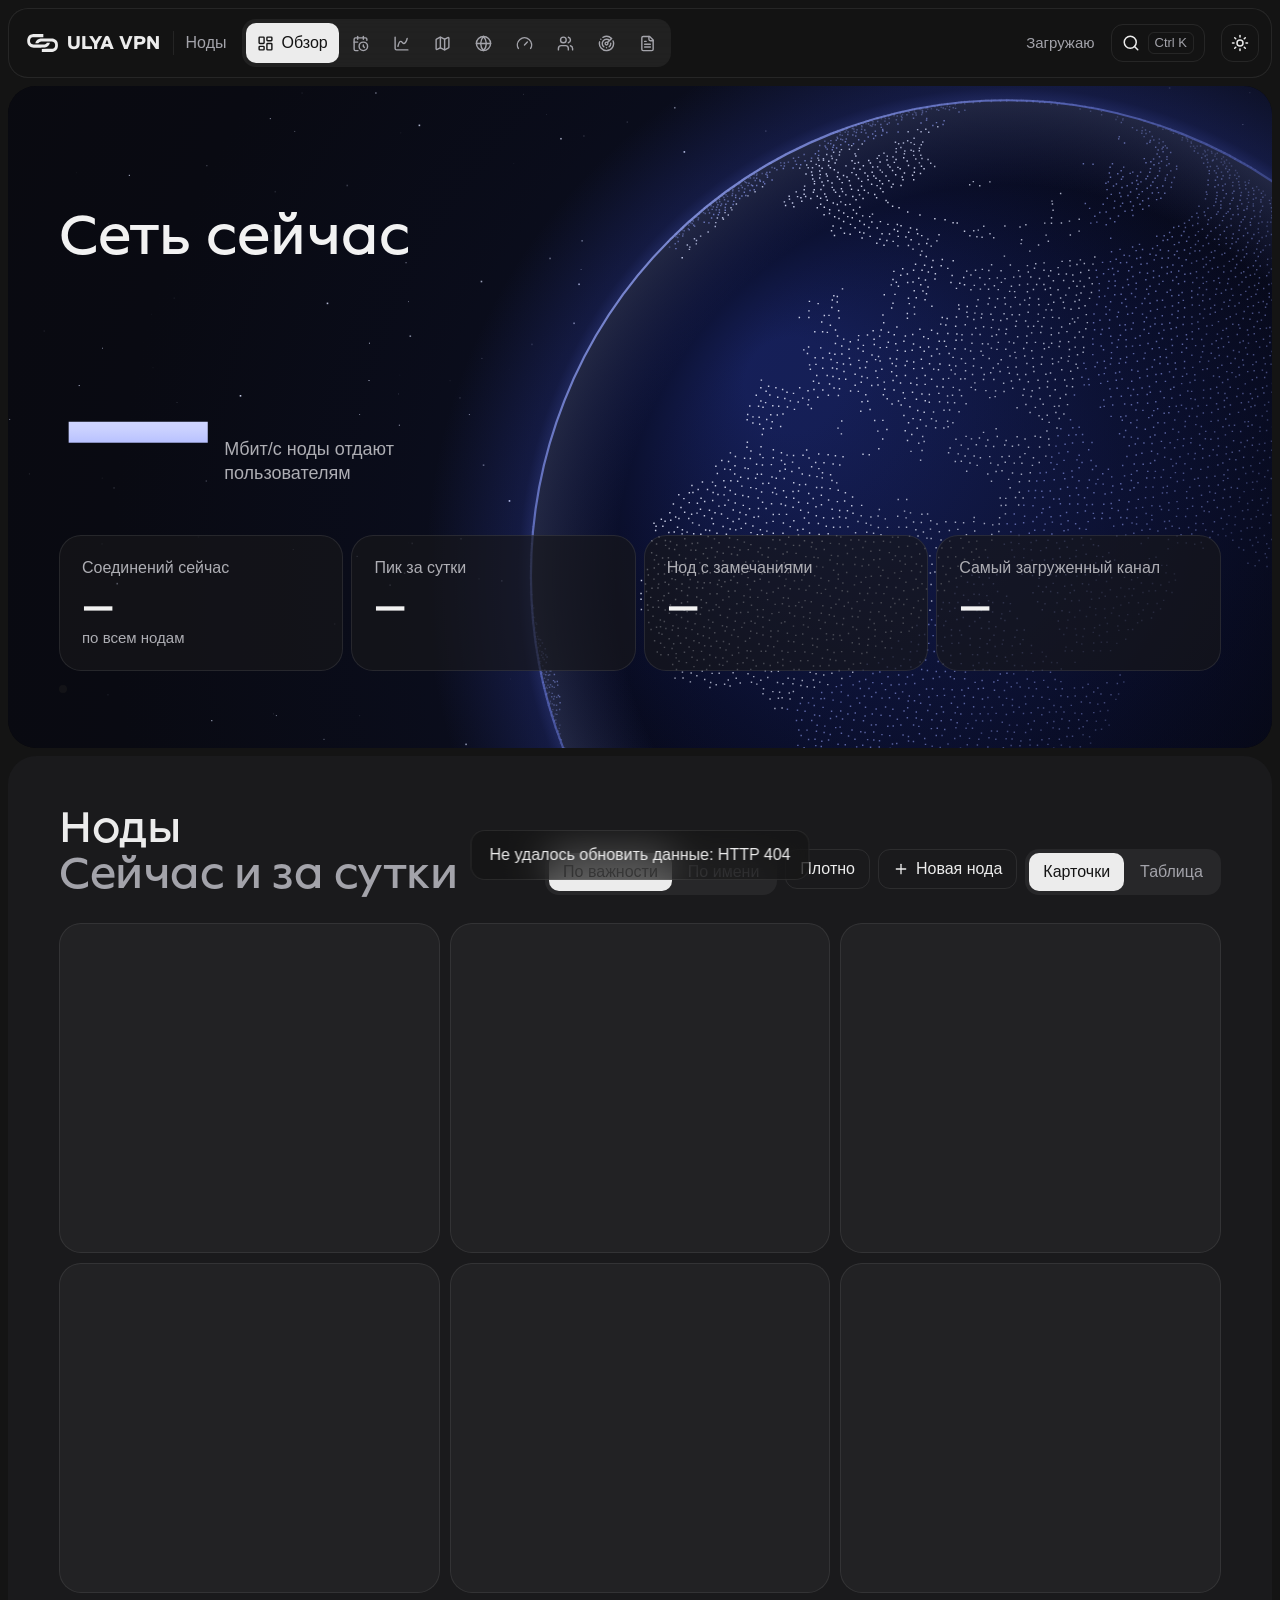
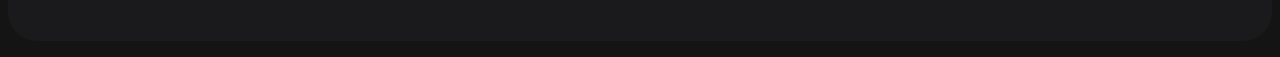
==== stats/dashboard/index.html @ 6d24d5c5 "Пользователи: фирменный полутон в шапке, читаемее, справка по каждому показателю Паттерн рисуется на" ====
<!doctype html>
<html lang="ru" data-theme="dark">
<head>
<meta charset="utf-8">
<meta name="viewport" content="width=device-width, initial-scale=1">
<!-- ни одного внешнего запроса: адрес панели и IP админа не уходят сторонним сервисам -->
<meta name="referrer" content="no-referrer">
<meta http-equiv="Content-Security-Policy" content="default-src 'self'; script-src 'self'; style-src 'self' 'unsafe-inline'; img-src 'self' data:; font-src 'self'; connect-src 'self'; base-uri 'none'; form-action 'none'">
<title>Ноды Ulya</title>
<link rel="icon" href="data:image/svg+xml,%3Csvg xmlns='http://www.w3.org/2000/svg' viewBox='-160 -260 893 893'%3E%3Crect x='-160' y='-260' width='893' height='893' rx='180' fill='%23141414'/%3E%3Cpath fill='%23E2E2E2' d='M454.5 331.1C486.4 327.2 508.8 317.8 526.9 300.6C550.3 278.2 561 248.8 561 206.5C561 165.8 551.7 138.4 530.2 115.8C513.5 98.3 490.9 87.3 461.3 82.3C451.4 80.6 442.4 80.5 350 80.5C257.6 80.5 248.6 80.6 238.7 82.3C218.2 85.8 201 92.1 187.6 101.1C165.5 116.1 151.9 135.7 144.1 164.1L142.1 171L198.6 171L201 166.8C207.2 155.7 222 145.7 239.5 140.7L247.5 138.5L452.5 138.5L462.1 141.1C475.9 145 483.3 149 491.5 157.4C499.2 165.1 503.5 172.8 506.7 184C509.2 193.1 509.2 218.7 506.7 228C500.7 250.2 485.7 264.2 460.5 271.2C452.5 273.5 452.2 273.5 357.8 273.8L263 274.1L263 332.5L353.8 332.4C417.6 332.3 447.5 331.9 454.5 331.1ZM319.5 249.2C367.5 240 399 212.7 410.4 170.2L412.9 161L356.5 161L354.4 164.8C348.4 175.1 338.1 183.3 324.8 188.1C308.7 194 306.5 194.1 199.1 193.8L101.5 193.5L91.9 190.8C78.1 187 70.7 183 62.5 174.6C54.8 166.9 50.3 159 47.3 147.9C44.8 138.9 44.8 113.2 47.3 104C53.3 81.8 68.3 67.8 93.5 60.8C101.5 58.5 101.7 58.5 196.2 58.2L291 57.9L291 0L102.1 0L88.8 2.5C73.6 5.3 62.6 8.7 52.5 13.8C27.9 26.1 10.6 45.6 1 71.9C-9.7 101.1 -10.2 144.8 -0.3 175.5C12.2 214.2 43.4 240.5 86.3 248.5C102.3 251.5 114.2 251.8 211 251.6C305.4 251.3 308.8 251.3 319.5 249.2Z'/%3E%3C/svg%3E">
<link rel="stylesheet" href="assets/app.css">
</head>
<body data-view="overview">
<!-- иконки: Lucide 0.460.0 (ISC, lucide.dev) -->
<svg width="0" height="0" style="position:absolute" aria-hidden="true"><symbol id="i-circle-check" viewBox="0 0 24 24"><svg class="lucide lucide-circle-check" xmlns="http://www.w3.org/2000/svg" width="24" height="24" viewBox="0 0 24 24" fill="none" stroke="currentColor" stroke-width="2" stroke-linecap="round" stroke-linejoin="round" > <circle cx="12" cy="12" r="10"/> <path d="m9 12 2 2 4-4"/></symbol><symbol id="i-triangle-alert" viewBox="0 0 24 24"><svg class="lucide lucide-triangle-alert" xmlns="http://www.w3.org/2000/svg" width="24" height="24" viewBox="0 0 24 24" fill="none" stroke="currentColor" stroke-width="2" stroke-linecap="round" stroke-linejoin="round" > <path d="m21.73 18-8-14a2 2 0 0 0-3.48 0l-8 14A2 2 0 0 0 4 21h16a2 2 0 0 0 1.73-3"/> <path d="M12 9v4"/> <path d="M12 17h.01"/></symbol><symbol id="i-circle-x" viewBox="0 0 24 24"><svg class="lucide lucide-circle-x" xmlns="http://www.w3.org/2000/svg" width="24" height="24" viewBox="0 0 24 24" fill="none" stroke="currentColor" stroke-width="2" stroke-linecap="round" stroke-linejoin="round" > <circle cx="12" cy="12" r="10"/> <path d="m15 9-6 6"/> <path d="m9 9 6 6"/></symbol><symbol id="i-clock-alert" viewBox="0 0 24 24"><svg class="lucide lucide-clock-alert" xmlns="http://www.w3.org/2000/svg" width="24" height="24" viewBox="0 0 24 24" fill="none" stroke="currentColor" stroke-width="2" stroke-linecap="round" stroke-linejoin="round" > <path d="M12 6v6l4 2"/> <path d="M16 21.16a10 10 0 1 1 5-13.516"/> <path d="M20 11.5v6"/> <path d="M20 21.5h.01"/></symbol><symbol id="i-circle-slash" viewBox="0 0 24 24"><svg class="lucide lucide-circle-slash" xmlns="http://www.w3.org/2000/svg" width="24" height="24" viewBox="0 0 24 24" fill="none" stroke="currentColor" stroke-width="2" stroke-linecap="round" stroke-linejoin="round" > <circle cx="12" cy="12" r="10"/> <line x1="9" x2="15" y1="15" y2="9"/></symbol><symbol id="i-unplug" viewBox="0 0 24 24"><svg class="lucide lucide-unplug" xmlns="http://www.w3.org/2000/svg" width="24" height="24" viewBox="0 0 24 24" fill="none" stroke="currentColor" stroke-width="2" stroke-linecap="round" stroke-linejoin="round" > <path d="m19 5 3-3"/> <path d="m2 22 3-3"/> <path d="M6.3 20.3a2.4 2.4 0 0 0 3.4 0L12 18l-6-6-2.3 2.3a2.4 2.4 0 0 0 0 3.4Z"/> <path d="M7.5 13.5 10 11"/> <path d="M10.5 16.5 13 14"/> <path d="m12 6 6 6 2.3-2.3a2.4 2.4 0 0 0 0-3.4l-2.6-2.6a2.4 2.4 0 0 0-3.4 0Z"/></symbol><symbol id="i-ban" viewBox="0 0 24 24"><svg class="lucide lucide-ban" xmlns="http://www.w3.org/2000/svg" width="24" height="24" viewBox="0 0 24 24" fill="none" stroke="currentColor" stroke-width="2" stroke-linecap="round" stroke-linejoin="round" > <circle cx="12" cy="12" r="10"/> <path d="m4.9 4.9 14.2 14.2"/></symbol><symbol id="i-shield-alert" viewBox="0 0 24 24"><svg class="lucide lucide-shield-alert" xmlns="http://www.w3.org/2000/svg" width="24" height="24" viewBox="0 0 24 24" fill="none" stroke="currentColor" stroke-width="2" stroke-linecap="round" stroke-linejoin="round" > <path d="M20 13c0 5-3.5 7.5-7.66 8.95a1 1 0 0 1-.67-.01C7.5 20.5 4 18 4 13V6a1 1 0 0 1 1-1c2 0 4.5-1.2 6.24-2.72a1.17 1.17 0 0 1 1.52 0C14.51 3.81 17 5 19 5a1 1 0 0 1 1 1z"/> <path d="M12 8v4"/> <path d="M12 16h.01"/></symbol><symbol id="i-layout-dashboard" viewBox="0 0 24 24"><svg class="lucide lucide-layout-dashboard" xmlns="http://www.w3.org/2000/svg" width="24" height="24" viewBox="0 0 24 24" fill="none" stroke="currentColor" stroke-width="2" stroke-linecap="round" stroke-linejoin="round" > <rect width="7" height="9" x="3" y="3" rx="1"/> <rect width="7" height="5" x="14" y="3" rx="1"/> <rect width="7" height="9" x="14" y="12" rx="1"/> <rect width="7" height="5" x="3" y="16" rx="1"/></symbol><symbol id="i-calendar-clock" viewBox="0 0 24 24"><svg class="lucide lucide-calendar-clock" xmlns="http://www.w3.org/2000/svg" width="24" height="24" viewBox="0 0 24 24" fill="none" stroke="currentColor" stroke-width="2" stroke-linecap="round" stroke-linejoin="round" > <path d="M21 7.5V6a2 2 0 0 0-2-2H5a2 2 0 0 0-2 2v14a2 2 0 0 0 2 2h3.5"/> <path d="M16 2v4"/> <path d="M8 2v4"/> <path d="M3 10h5"/> <path d="M17.5 17.5 16 16.3V14"/> <circle cx="16" cy="16" r="6"/></symbol><symbol id="i-chart-spline" viewBox="0 0 24 24"><svg class="lucide lucide-chart-spline" xmlns="http://www.w3.org/2000/svg" width="24" height="24" viewBox="0 0 24 24" fill="none" stroke="currentColor" stroke-width="2" stroke-linecap="round" stroke-linejoin="round" > <path d="M3 3v16a2 2 0 0 0 2 2h16"/> <path d="M7 16c.5-2 1.5-7 4-7 2 0 2 3 4 3 2.5 0 4.5-5 5-7"/></symbol><symbol id="i-map" viewBox="0 0 24 24"><svg class="lucide lucide-map" xmlns="http://www.w3.org/2000/svg" width="24" height="24" viewBox="0 0 24 24" fill="none" stroke="currentColor" stroke-width="2" stroke-linecap="round" stroke-linejoin="round" > <path d="M14.106 5.553a2 2 0 0 0 1.788 0l3.659-1.83A1 1 0 0 1 21 4.619v12.764a1 1 0 0 1-.553.894l-4.553 2.277a2 2 0 0 1-1.788 0l-4.212-2.106a2 2 0 0 0-1.788 0l-3.659 1.83A1 1 0 0 1 3 19.381V6.618a1 1 0 0 1 .553-.894l4.553-2.277a2 2 0 0 1 1.788 0z"/> <path d="M15 5.764v15"/> <path d="M9 3.236v15"/></symbol><symbol id="i-gauge" viewBox="0 0 24 24"><svg class="lucide lucide-gauge" xmlns="http://www.w3.org/2000/svg" width="24" height="24" viewBox="0 0 24 24" fill="none" stroke="currentColor" stroke-width="2" stroke-linecap="round" stroke-linejoin="round" > <path d="m12 14 4-4"/> <path d="M3.34 19a10 10 0 1 1 17.32 0"/></symbol><symbol id="i-file-text" viewBox="0 0 24 24"><svg class="lucide lucide-file-text" xmlns="http://www.w3.org/2000/svg" width="24" height="24" viewBox="0 0 24 24" fill="none" stroke="currentColor" stroke-width="2" stroke-linecap="round" stroke-linejoin="round" > <path d="M15 2H6a2 2 0 0 0-2 2v16a2 2 0 0 0 2 2h12a2 2 0 0 0 2-2V7Z"/> <path d="M14 2v4a2 2 0 0 0 2 2h4"/> <path d="M10 9H8"/> <path d="M16 13H8"/> <path d="M16 17H8"/></symbol><symbol id="i-search" viewBox="0 0 24 24"><svg class="lucide lucide-search" xmlns="http://www.w3.org/2000/svg" width="24" height="24" viewBox="0 0 24 24" fill="none" stroke="currentColor" stroke-width="2" stroke-linecap="round" stroke-linejoin="round" > <circle cx="11" cy="11" r="8"/> <path d="m21 21-4.3-4.3"/></symbol><symbol id="i-x" viewBox="0 0 24 24"><svg class="lucide lucide-x" xmlns="http://www.w3.org/2000/svg" width="24" height="24" viewBox="0 0 24 24" fill="none" stroke="currentColor" stroke-width="2" stroke-linecap="round" stroke-linejoin="round" > <path d="M18 6 6 18"/> <path d="m6 6 12 12"/></symbol><symbol id="i-sun" viewBox="0 0 24 24"><svg class="lucide lucide-sun" xmlns="http://www.w3.org/2000/svg" width="24" height="24" viewBox="0 0 24 24" fill="none" stroke="currentColor" stroke-width="2" stroke-linecap="round" stroke-linejoin="round" > <circle cx="12" cy="12" r="4"/> <path d="M12 2v2"/> <path d="M12 20v2"/> <path d="m4.93 4.93 1.41 1.41"/> <path d="m17.66 17.66 1.41 1.41"/> <path d="M2 12h2"/> <path d="M20 12h2"/> <path d="m6.34 17.66-1.41 1.41"/> <path d="m19.07 4.93-1.41 1.41"/></symbol><symbol id="i-moon" viewBox="0 0 24 24"><svg class="lucide lucide-moon" xmlns="http://www.w3.org/2000/svg" width="24" height="24" viewBox="0 0 24 24" fill="none" stroke="currentColor" stroke-width="2" stroke-linecap="round" stroke-linejoin="round" > <path d="M12 3a6 6 0 0 0 9 9 9 9 0 1 1-9-9Z"/></symbol><symbol id="i-log-out" viewBox="0 0 24 24"><svg class="lucide lucide-log-out" xmlns="http://www.w3.org/2000/svg" width="24" height="24" viewBox="0 0 24 24" fill="none" stroke="currentColor" stroke-width="2" stroke-linecap="round" stroke-linejoin="round" > <path d="M9 21H5a2 2 0 0 1-2-2V5a2 2 0 0 1 2-2h4"/> <polyline points="16 17 21 12 16 7"/> <line x1="21" x2="9" y1="12" y2="12"/></symbol><symbol id="i-sticky-note" viewBox="0 0 24 24"><svg class="lucide lucide-sticky-note" xmlns="http://www.w3.org/2000/svg" width="24" height="24" viewBox="0 0 24 24" fill="none" stroke="currentColor" stroke-width="2" stroke-linecap="round" stroke-linejoin="round" > <path d="M16 3H5a2 2 0 0 0-2 2v14a2 2 0 0 0 2 2h14a2 2 0 0 0 2-2V8Z"/> <path d="M15 3v4a2 2 0 0 0 2 2h4"/></symbol><symbol id="i-download" viewBox="0 0 24 24"><svg class="lucide lucide-download" xmlns="http://www.w3.org/2000/svg" width="24" height="24" viewBox="0 0 24 24" fill="none" stroke="currentColor" stroke-width="2" stroke-linecap="round" stroke-linejoin="round" > <path d="M21 15v4a2 2 0 0 1-2 2H5a2 2 0 0 1-2-2v-4"/> <polyline points="7 10 12 15 17 10"/> <line x1="12" x2="12" y1="15" y2="3"/></symbol><symbol id="i-printer" viewBox="0 0 24 24"><svg class="lucide lucide-printer" xmlns="http://www.w3.org/2000/svg" width="24" height="24" viewBox="0 0 24 24" fill="none" stroke="currentColor" stroke-width="2" stroke-linecap="round" stroke-linejoin="round" > <path d="M6 18H4a2 2 0 0 1-2-2v-5a2 2 0 0 1 2-2h16a2 2 0 0 1 2 2v5a2 2 0 0 1-2 2h-2"/> <path d="M6 9V3a1 1 0 0 1 1-1h10a1 1 0 0 1 1 1v6"/> <rect x="6" y="14" width="12" height="8" rx="1"/></symbol><symbol id="i-trending-up" viewBox="0 0 24 24"><svg class="lucide lucide-trending-up" xmlns="http://www.w3.org/2000/svg" width="24" height="24" viewBox="0 0 24 24" fill="none" stroke="currentColor" stroke-width="2" stroke-linecap="round" stroke-linejoin="round" > <polyline points="22 7 13.5 15.5 8.5 10.5 2 17"/> <polyline points="16 7 22 7 22 13"/></symbol><symbol id="i-trending-down" viewBox="0 0 24 24"><svg class="lucide lucide-trending-down" xmlns="http://www.w3.org/2000/svg" width="24" height="24" viewBox="0 0 24 24" fill="none" stroke="currentColor" stroke-width="2" stroke-linecap="round" stroke-linejoin="round" > <polyline points="22 17 13.5 8.5 8.5 13.5 2 7"/> <polyline points="16 17 22 17 22 11"/></symbol><symbol id="i-arrow-right-left" viewBox="0 0 24 24"><svg class="lucide lucide-arrow-right-left" xmlns="http://www.w3.org/2000/svg" width="24" height="24" viewBox="0 0 24 24" fill="none" stroke="currentColor" stroke-width="2" stroke-linecap="round" stroke-linejoin="round" > <path d="m16 3 4 4-4 4"/> <path d="M20 7H4"/> <path d="m8 21-4-4 4-4"/> <path d="M4 17h16"/></symbol><symbol id="i-users" viewBox="0 0 24 24"><path d="M16 21v-2a4 4 0 0 0-4-4H6a4 4 0 0 0-4 4v2" fill="none" stroke="currentColor" stroke-width="2" stroke-linecap="round" stroke-linejoin="round"/><circle cx="9" cy="7" r="4" fill="none" stroke="currentColor" stroke-width="2"/><path d="M22 21v-2a4 4 0 0 0-3-3.87M16 3.13a4 4 0 0 1 0 7.75" fill="none" stroke="currentColor" stroke-width="2" stroke-linecap="round" stroke-linejoin="round"/></symbol><symbol id="i-coins" viewBox="0 0 24 24"><svg class="lucide lucide-coins" xmlns="http://www.w3.org/2000/svg" width="24" height="24" viewBox="0 0 24 24" fill="none" stroke="currentColor" stroke-width="2" stroke-linecap="round" stroke-linejoin="round" > <circle cx="8" cy="8" r="6"/> <path d="M18.09 10.37A6 6 0 1 1 10.34 18"/> <path d="M7 6h1v4"/> <path d="m16.71 13.88.7.71-2.82 2.82"/></symbol><symbol id="i-server" viewBox="0 0 24 24"><svg class="lucide lucide-server" xmlns="http://www.w3.org/2000/svg" width="24" height="24" viewBox="0 0 24 24" fill="none" stroke="currentColor" stroke-width="2" stroke-linecap="round" stroke-linejoin="round" > <rect width="20" height="8" x="2" y="2" rx="2" ry="2"/> <rect width="20" height="8" x="2" y="14" rx="2" ry="2"/> <line x1="6" x2="6.01" y1="6" y2="6"/> <line x1="6" x2="6.01" y1="18" y2="18"/></symbol><symbol id="i-lock" viewBox="0 0 24 24"><svg class="lucide lucide-lock" xmlns="http://www.w3.org/2000/svg" width="24" height="24" viewBox="0 0 24 24" fill="none" stroke="currentColor" stroke-width="2" stroke-linecap="round" stroke-linejoin="round" > <rect width="18" height="11" x="3" y="11" rx="2" ry="2"/> <path d="M7 11V7a5 5 0 0 1 10 0v4"/></symbol><symbol id="i-history" viewBox="0 0 24 24"><svg class="lucide lucide-history" xmlns="http://www.w3.org/2000/svg" width="24" height="24" viewBox="0 0 24 24" fill="none" stroke="currentColor" stroke-width="2" stroke-linecap="round" stroke-linejoin="round" > <path d="M3 12a9 9 0 1 0 9-9 9.75 9.75 0 0 0-6.74 2.74L3 8"/> <path d="M3 3v5h5"/> <path d="M12 7v5l4 2"/></symbol><symbol id="i-plus" viewBox="0 0 24 24"><svg class="lucide lucide-plus" xmlns="http://www.w3.org/2000/svg" width="24" height="24" viewBox="0 0 24 24" fill="none" stroke="currentColor" stroke-width="2" stroke-linecap="round" stroke-linejoin="round" > <path d="M5 12h14"/> <path d="M12 5v14"/></symbol><symbol id="i-trash-2" viewBox="0 0 24 24"><svg class="lucide lucide-trash-2" xmlns="http://www.w3.org/2000/svg" width="24" height="24" viewBox="0 0 24 24" fill="none" stroke="currentColor" stroke-width="2" stroke-linecap="round" stroke-linejoin="round" > <path d="M3 6h18"/> <path d="M19 6v14c0 1-1 2-2 2H7c-1 0-2-1-2-2V6"/> <path d="M8 6V4c0-1 1-2 2-2h4c1 0 2 1 2 2v2"/> <line x1="10" x2="10" y1="11" y2="17"/> <line x1="14" x2="14" y1="11" y2="17"/></symbol><symbol id="i-chevron-right" viewBox="0 0 24 24"><svg class="lucide lucide-chevron-right" xmlns="http://www.w3.org/2000/svg" width="24" height="24" viewBox="0 0 24 24" fill="none" stroke="currentColor" stroke-width="2" stroke-linecap="round" stroke-linejoin="round" > <path d="m9 18 6-6-6-6"/></symbol><symbol id="i-chevron-left" viewBox="0 0 24 24"><svg class="lucide lucide-chevron-left" xmlns="http://www.w3.org/2000/svg" width="24" height="24" viewBox="0 0 24 24" fill="none" stroke="currentColor" stroke-width="2" stroke-linecap="round" stroke-linejoin="round" > <path d="m15 18-6-6 6-6"/></symbol><symbol id="i-activity" viewBox="0 0 24 24"><svg class="lucide lucide-activity" xmlns="http://www.w3.org/2000/svg" width="24" height="24" viewBox="0 0 24 24" fill="none" stroke="currentColor" stroke-width="2" stroke-linecap="round" stroke-linejoin="round" > <path d="M22 12h-2.48a2 2 0 0 0-1.93 1.46l-2.35 8.36a.25.25 0 0 1-.48 0L9.24 2.18a.25.25 0 0 0-.48 0l-2.35 8.36A2 2 0 0 1 4.49 12H2"/></symbol><symbol id="i-info" viewBox="0 0 24 24"><svg class="lucide lucide-info" xmlns="http://www.w3.org/2000/svg" width="24" height="24" viewBox="0 0 24 24" fill="none" stroke="currentColor" stroke-width="2" stroke-linecap="round" stroke-linejoin="round" > <circle cx="12" cy="12" r="10"/> <path d="M12 16v-4"/> <path d="M12 8h.01"/></symbol><symbol id="i-circle-dashed" viewBox="0 0 24 24"><svg class="lucide lucide-circle-dashed" xmlns="http://www.w3.org/2000/svg" width="24" height="24" viewBox="0 0 24 24" fill="none" stroke="currentColor" stroke-width="2" stroke-linecap="round" stroke-linejoin="round" > <path d="M10.1 2.182a10 10 0 0 1 3.8 0"/> <path d="M13.9 21.818a10 10 0 0 1-3.8 0"/> <path d="M17.609 3.721a10 10 0 0 1 2.69 2.7"/> <path d="M2.182 13.9a10 10 0 0 1 0-3.8"/> <path d="M20.279 17.609a10 10 0 0 1-2.7 2.69"/> <path d="M21.818 10.1a10 10 0 0 1 0 3.8"/> <path d="M3.721 6.391a10 10 0 0 1 2.7-2.69"/> <path d="M6.391 20.279a10 10 0 0 1-2.69-2.7"/></symbol><symbol id="i-route" viewBox="0 0 24 24"><svg class="lucide lucide-route" xmlns="http://www.w3.org/2000/svg" width="24" height="24" viewBox="0 0 24 24" fill="none" stroke="currentColor" stroke-width="2" stroke-linecap="round" stroke-linejoin="round" > <circle cx="6" cy="19" r="3"/> <path d="M9 19h8.5a3.5 3.5 0 0 0 0-7h-11a3.5 3.5 0 0 1 0-7H15"/> <circle cx="18" cy="5" r="3"/></symbol><symbol id="i-globe" viewBox="0 0 24 24"><svg class="lucide lucide-globe" xmlns="http://www.w3.org/2000/svg" width="24" height="24" viewBox="0 0 24 24" fill="none" stroke="currentColor" stroke-width="2" stroke-linecap="round" stroke-linejoin="round" > <circle cx="12" cy="12" r="10"/> <path d="M12 2a14.5 14.5 0 0 0 0 20 14.5 14.5 0 0 0 0-20"/> <path d="M2 12h20"/></symbol><symbol id="i-shield-check" viewBox="0 0 24 24"><svg class="lucide lucide-shield-check" xmlns="http://www.w3.org/2000/svg" width="24" height="24" viewBox="0 0 24 24" fill="none" stroke="currentColor" stroke-width="2" stroke-linecap="round" stroke-linejoin="round" > <path d="M20 13c0 5-3.5 7.5-7.66 8.95a1 1 0 0 1-.67-.01C7.5 20.5 4 18 4 13V6a1 1 0 0 1 1-1c2 0 4.5-1.2 6.24-2.72a1.17 1.17 0 0 1 1.52 0C14.51 3.81 17 5 19 5a1 1 0 0 1 1 1z"/> <path d="m9 12 2 2 4-4"/></symbol><symbol id="i-smartphone" viewBox="0 0 24 24" fill="none" stroke="currentColor" stroke-width="2" stroke-linecap="round" stroke-linejoin="round"><rect width="14" height="20" x="5" y="2" rx="2" ry="2"/><path d="M12 18h.01"/></symbol><symbol id="i-layers" viewBox="0 0 24 24" fill="none" stroke="currentColor" stroke-width="2" stroke-linecap="round" stroke-linejoin="round"><path d="M12.83 2.18a2 2 0 0 0-1.66 0L2.6 6.08a1 1 0 0 0 0 1.83l8.58 3.91a2 2 0 0 0 1.66 0l8.58-3.9a1 1 0 0 0 0-1.83Z"/><path d="m22 17.65-9.17 4.16a2 2 0 0 1-1.66 0L2 17.65"/><path d="m22 12.65-9.17 4.16a2 2 0 0 1-1.66 0L2 12.65"/></symbol><symbol id="i-arrow-down-up" viewBox="0 0 24 24" fill="none" stroke="currentColor" stroke-width="2" stroke-linecap="round" stroke-linejoin="round"><path d="m3 16 4 4 4-4"/><path d="M7 20V4"/><path d="m21 8-4-4-4 4"/><path d="M17 4v16"/></symbol><symbol id="i-refresh-cw" viewBox="0 0 24 24" fill="none" stroke="currentColor" stroke-width="2" stroke-linecap="round" stroke-linejoin="round"><path d="M3 12a9 9 0 0 1 9-9 9.75 9.75 0 0 1 6.74 2.74L21 8"/><path d="M21 3v5h-5"/><path d="M21 12a9 9 0 0 1-9 9 9.75 9.75 0 0 1-6.74-2.74L3 16"/><path d="M8 16H3v5"/></symbol><symbol id="i-circle-alert" viewBox="0 0 24 24" fill="none" stroke="currentColor" stroke-width="2" stroke-linecap="round" stroke-linejoin="round"><circle cx="12" cy="12" r="10"/><line x1="12" x2="12" y1="8" y2="12"/><line x1="12" x2="12.01" y1="16" y2="16"/></symbol><symbol id="i-user-search" viewBox="0 0 24 24" fill="none" stroke="currentColor" stroke-width="2" stroke-linecap="round" stroke-linejoin="round"><circle cx="10" cy="7" r="4"/><path d="M10.3 15H7a4 4 0 0 0-4 4v2"/><circle cx="17" cy="17" r="3"/><path d="m21 21-1.9-1.9"/></symbol><symbol id="i-cpu" viewBox="0 0 24 24" fill="none" stroke="currentColor" stroke-width="2" stroke-linecap="round" stroke-linejoin="round"><rect width="16" height="16" x="4" y="4" rx="2"/><rect width="6" height="6" x="9" y="9" rx="1"/><path d="M15 2v2"/><path d="M15 20v2"/><path d="M2 15h2"/><path d="M2 9h2"/><path d="M20 15h2"/><path d="M20 9h2"/><path d="M9 2v2"/><path d="M9 20v2"/></symbol><symbol id="i-memory-stick" viewBox="0 0 24 24" fill="none" stroke="currentColor" stroke-width="2" stroke-linecap="round" stroke-linejoin="round"><path d="M6 19v-3"/><path d="M10 19v-3"/><path d="M14 19v-3"/><path d="M18 19v-3"/><path d="M8 11V9"/><path d="M16 11V9"/><path d="M12 11V9"/><path d="M2 15h20"/><path d="M2 7a2 2 0 0 1 2-2h16a2 2 0 0 1 2 2v1.1a2 2 0 0 0 0 3.837V17a2 2 0 0 1-2 2H4a2 2 0 0 1-2-2v-5.1a2 2 0 0 0 0-3.837Z"/></symbol><symbol id="i-hard-drive" viewBox="0 0 24 24" fill="none" stroke="currentColor" stroke-width="2" stroke-linecap="round" stroke-linejoin="round"><line x1="22" x2="2" y1="12" y2="12"/><path d="M5.45 5.11 2 12v6a2 2 0 0 0 2 2h16a2 2 0 0 0 2-2v-6l-3.45-6.89A2 2 0 0 0 16.76 4H7.24a2 2 0 0 0-1.79 1.11z"/><line x1="6" x2="6.01" y1="16" y2="16"/><line x1="10" x2="10.01" y1="16" y2="16"/></symbol><symbol id="i-loader" viewBox="0 0 24 24" fill="none" stroke="currentColor" stroke-width="2" stroke-linecap="round" stroke-linejoin="round"><path d="M12 2v4"/><path d="m16.2 7.8 2.9-2.9"/><path d="M18 12h4"/><path d="m16.2 16.2 2.9 2.9"/><path d="M12 18v4"/><path d="m4.9 19.1 2.9-2.9"/><path d="M2 12h4"/><path d="m4.9 4.9 2.9 2.9"/></symbol><symbol id="i-chevron-down" viewBox="0 0 24 24" fill="none" stroke="currentColor" stroke-width="2" stroke-linecap="round" stroke-linejoin="round"><path d="m6 9 6 6 6-6"/></symbol><symbol id="i-radar" viewBox="0 0 24 24" fill="none" stroke="currentColor" stroke-width="2" stroke-linecap="round" stroke-linejoin="round"><path d="M19.07 4.93A10 10 0 0 0 6.99 3.34"/><path d="M4 6h.01"/><path d="M2.29 9.62A10 10 0 1 0 21.31 8.35"/><path d="M16.24 7.76A6 6 0 1 0 8.23 16.67"/><path d="M12 18h.01"/><path d="M17.99 11.66A6 6 0 0 1 15.77 16.67"/><circle cx="12" cy="12" r="2"/><path d="m13.41 10.59 5.66-5.66"/></symbol><symbol id="i-door-open" viewBox="0 0 24 24" fill="none" stroke="currentColor" stroke-width="2" stroke-linecap="round" stroke-linejoin="round"><path d="M13 4h3a2 2 0 0 1 2 2v14"/><path d="M2 20h3"/><path d="M13 20h9"/><path d="M10 12v.01"/><path d="M13 4.562v16.157a1 1 0 0 1-1.242.97L5 20V5.562a2 2 0 0 1 1.515-1.94l4-1A2 2 0 0 1 13 4.561Z"/></symbol><symbol id="i-copy" viewBox="0 0 24 24"><svg class="lucide lucide-copy" xmlns="http://www.w3.org/2000/svg" width="24" height="24" viewBox="0 0 24 24" fill="none" stroke="currentColor" stroke-width="2" stroke-linecap="round" stroke-linejoin="round" > <rect width="14" height="14" x="8" y="8" rx="2" ry="2"/> <path d="M4 16c-1.1 0-2-.9-2-2V4c0-1.1.9-2 2-2h10c1.1 0 2 .9 2 2"/></symbol><symbol id="i-check" viewBox="0 0 24 24"><svg class="lucide lucide-check" xmlns="http://www.w3.org/2000/svg" width="24" height="24" viewBox="0 0 24 24" fill="none" stroke="currentColor" stroke-width="2" stroke-linecap="round" stroke-linejoin="round" > <path d="M20 6 9 17l-5-5"/></symbol><symbol id="i-terminal" viewBox="0 0 24 24"><svg class="lucide lucide-terminal" xmlns="http://www.w3.org/2000/svg" width="24" height="24" viewBox="0 0 24 24" fill="none" stroke="currentColor" stroke-width="2" stroke-linecap="round" stroke-linejoin="round" > <polyline points="4 17 10 11 4 5"/> <line x1="12" x2="20" y1="19" y2="19"/></symbol><symbol id="i-rocket" viewBox="0 0 24 24"><svg class="lucide lucide-rocket" xmlns="http://www.w3.org/2000/svg" width="24" height="24" viewBox="0 0 24 24" fill="none" stroke="currentColor" stroke-width="2" stroke-linecap="round" stroke-linejoin="round" > <path d="M4.5 16.5c-1.5 1.26-2 5-2 5s3.74-.5 5-2c.71-.84.7-2.13-.09-2.91a2.18 2.18 0 0 0-2.91-.09z"/> <path d="m12 15-3-3a22 22 0 0 1 2-3.95A12.88 12.88 0 0 1 22 2c0 2.72-.78 7.5-6 11a22.35 22.35 0 0 1-4 2z"/> <path d="M9 12H4s.55-3.03 2-4c1.62-1.08 5 0 5 0"/> <path d="M12 15v5s3.03-.55 4-2c1.08-1.62 0-5 0-5"/></symbol><symbol id="i-list-checks" viewBox="0 0 24 24"><svg class="lucide lucide-list-checks" xmlns="http://www.w3.org/2000/svg" width="24" height="24" viewBox="0 0 24 24" fill="none" stroke="currentColor" stroke-width="2" stroke-linecap="round" stroke-linejoin="round" > <path d="m3 17 2 2 4-4"/> <path d="m3 7 2 2 4-4"/> <path d="M13 6h8"/> <path d="M13 12h8"/> <path d="M13 18h8"/></symbol></svg>
<!-- логотипы сервисов: Simple Icons (CC0); Яндекс, Ozon, WB — RuIcons (MIT, ruicons-font.ru); Сбер — Arcticons (CC BY-SA 4.0); Госуслуги — официальный знак -->
<svg width="0" height="0" style="position:absolute" aria-hidden="true"><symbol id="b-gosuslugi" viewBox="0 0 910.8 1000"><path fill="currentColor" d="M373.8,509.2h-92.5c-0.9,0-1.4,0.5-1.9,1.4c-2.4,42-10.4,86.8-21.7,123.6c0,0.5,0,0.9,0.5,1.4 s0.9,0.5,1.4,0.5h31.6c0.9,0,1.4-0.5,1.4-0.9c9-28.3,16-65.1,18.9-96.3h30.2v95.8c0,0.9,0.9,1.9,1.9,1.9h30.2 c0.9,0,1.9-0.9,1.9-1.9V510.6C375.6,509.7,374.7,509.2,373.8,509.2L373.8,509.2L373.8,509.2z M765,509.2h-30.2 c-0.9,0-1.9,0.9-1.9,1.9v95.8c-6.6,1.9-13.2,2.8-20.8,2.8c-19.8,0-24.5-6.1-24.5-32.6v-66.1c0-0.9-0.9-1.9-1.9-1.9l-29.7,0 c-0.9,0-1.9,0.9-1.9,1.9v69.4c0,43.4,14.6,59.9,51.9,59.9c21.2,0,45.3-5.7,59.5-10.9c0.5-0.5,0.9-0.9,0.9-1.4v-117 C766.9,509.7,765.9,509.2,765,509.2L765,509.2L765,509.2z M125.1,509.2H94.4c-0.9,0-1.4,0.5-1.4,1.4c-4.7,18.9-14.6,51-27.8,84.5 l-30.7-84.5c-0.5-0.5-0.9-0.9-1.4-0.9H1.9c-0.5,0-0.9,0.5-1.4,0.9c-0.5,0.5-0.5,0.9,0,1.4l46.2,126.5c-4.7,9.9-9,17.9-13.2,25.5 c-3.3,5.7-6.1,11.3-9,17c-0.5,0.5-0.5,0.9,0,1.4s0.9,0.9,1.4,0.9l33.5,0c0.5,0,1.4-0.5,1.4-0.9c5.7-10.9,12.7-26,19.3-41.5 c19.8-46.2,35.4-89.7,47.2-129.3c0-0.5,0-0.9-0.5-1.4C126,509.2,125.5,509.2,125.1,509.2L125.1,509.2L125.1,509.2z M235,606.9 c0-0.5-0.5-0.9-0.9-0.9l-1.4,0c-7.6,2.8-21.2,4.7-30.7,4.7c-21.2,0-31.1-5.7-31.1-37.8c0-26,3.3-37.8,31.1-37.8 c8,0,15.1,0.9,24.5,3.8c0.9,0,1.4,0,1.9-0.9c3.3-6.6,7.6-14.6,12.3-24.5V512c0-0.5-0.5-0.9-0.9-0.9c-12.3-3.8-26.9-6.1-40.1-6.1 c-43.9,0-63.7,20.8-63.7,67.5c0,47.2,19.8,68.4,63.7,68.4c10.9,0,33-2.4,43.4-6.6c0.9-0.5,1.4-1.4,0.9-2.4L235,606.9L235,606.9 L235,606.9z M522.4,509.2h-30.7c-0.9,0-1.4,0.5-1.4,1.4c-4.7,19.3-14.6,51-27.8,84.5l-30.7-84.5c-0.5-0.5-0.9-0.9-1.4-0.9h-31.1 c-0.5,0-0.9,0.5-1.4,0.9c-0.5,0.5-0.5,0.9,0,1.4l46.2,126.5c-4.7,9.9-9,17.9-13.2,25.5c-3.3,5.7-6.1,11.3-9,17.5 c-0.5,0.5-0.5,0.9,0,1.4s0.9,0.9,1.4,0.9l33.5,0c0.5,0,1.4-0.5,1.4-0.9c5.7-10.9,12.7-26,19.3-41.5 c19.3-46.2,35.4-89.7,47.2-129.3c0-0.5,0-0.9-0.5-1.4C523.4,509.2,522.9,509.2,522.4,509.2L522.4,509.2L522.4,509.2z M635.7,509.2 h-89.2c-0.9,0-1.9,0.9-1.9,1.9v124.1c0,0.9,0.9,1.9,1.9,1.9h30.2c0.9,0,1.9-0.9,1.9-1.9v-95.8h46.7c0.5,0,1.4-0.5,1.4-0.9 c3.8-8.5,7.1-17.5,10.9-26.4v-1.4C636.6,509.2,636.1,509.2,635.7,509.2z"/><path fill="currentColor" d="M160.9,318.5c-43.4,0-60.4,18.9-60.4,66.5c0,48.6,17,67.5,60.4,67.5c43.9,0,60.9-18.9,60.9-67.5 C221.8,337,204.8,318.5,160.9,318.5L160.9,318.5L160.9,318.5z M160.9,424.7c-19.8,0-26-5.2-26-39.2c0-35.9,6.6-39.2,26-39.2 c19.8,0,26.4,3.3,26.4,39.2C187.4,419.5,181.2,424.7,160.9,424.7L160.9,424.7L160.9,424.7z M342.6,419.5c0-0.5-0.5-0.9-0.9-0.9 h-1.4c-7.6,2.8-21.2,4.7-30.7,4.7c-21.2,0-31.1-5.7-31.1-37.8c0-26,3.3-37.8,31.1-37.8c8,0,15.1,0.9,24.5,3.8c0.9,0,1.4,0,1.9-0.9 c3.3-6.6,7.6-14.6,12.3-24.5v-1.4c0-0.5-0.5-0.9-0.9-0.9c-12.3-3.8-26.9-6.1-40.1-6.1c-43.9,0-63.7,20.8-63.7,67.5 c0,47.2,19.8,68.4,63.7,68.4c10.9,0,33-2.4,43.4-6.6c0.9-0.5,1.4-1.4,0.9-2.4L342.6,419.5L342.6,419.5L342.6,419.5z M91.1,321.9 H1.9c-0.9,0-1.9,0.9-1.9,1.9v124.1c0,0.9,0.9,1.9,1.9,1.9h30.2c0.9,0,1.9-0.9,1.9-1.9v-96.3h46.2c0.5,0,1.4-0.5,1.4-0.9 c3.8-8.5,7.1-17.5,10.9-26.4v-1.4C92,322.3,91.6,321.9,91.1,321.9z"/><path fill="currentColor" d="M906.1,623.4v-1.9c0-0.9,0-2.4,0.5-3.3c1.4-17.5,2.4-38.7,3.3-63.2v-1.9c0.5-16.5,0.9-34.5,0.9-52.9 c0-18.4-0.5-36.3-0.9-52.9v-1.9c-0.9-24.1-1.9-45.8-3.3-63.2c0-0.9,0-2.4-0.5-3.3v-1.9c0-1.9-0.5-3.3-0.5-5.2V370 c-1.4-18.4-2.4-29.7-2.8-30.7c0-1.9-0.5-3.8-0.5-5.2v-1.4c-0.5-3.3-0.9-6.1-1.9-9.4c0-0.5,0-0.9-0.5-1.4 c-8-38.2-29.3-80.2-55.7-111.8c-10.4-12.3-21.2-23.1-32.6-31.6c-0.9-0.9-14.2-10.4-34.9-25c-24.1-16.5-58.5-39.6-97.7-62.3 C609.2,50,547.4,21.2,538.9,17.9c-0.5,0-0.5-0.5-0.5-0.5c-18.4-8-40.6-13.7-64.7-16c-4.7-0.5-9.4-0.9-14.2-0.9 c-4.7-0.5-9-0.5-13.2-0.5h-6.6c-32.1,0.9-61.8,6.6-85.4,17.5c-3.3,1.4-66.1,30.2-137.3,72.2l-2.8,1.4 C141.1,134,84,176.5,81.6,178.4c-17.9,13.2-34,30.2-48.6,51.9c-3.3,4.7-3.3,17,10.9,17h36.3c15.6,0,19.3-9.4,36.8-22.2 c19.3-14.2,57.6-42.5,127.4-84c50.5-29.7,97.7-53.3,120.8-64.2c0.5,0,0.9-0.5,1.4-0.5c0,0,0.5,0,0.5-0.5c0,0,0.5,0,0.5-0.5 c0.5,0,0.9-0.5,0.9-0.5c0.5,0,0.9-0.5,1.4-0.5c5.7-2.8,9.4-4.2,9.4-4.2c16-7.1,38.7-11.8,62.8-12.3h9.4c7.1,0,14.2,0.5,20.8,1.4 c14.6,1.9,27.8,4.7,38.7,9.4c0.9,0.5,2.4,0.9,3.3,1.4c0,0,0.5,0.5,1.9,0.9c10.9,4.7,69.4,32.6,133.1,69.8 c37.8,22.2,71.3,44.4,94.4,60.4c20.3,14.2,32.6,23.1,33,23.6c9,6.6,17.9,16,26.4,26.4c21.2,27.4,38.7,64.7,41.5,93.4 c0,0.5,1.4,11.8,2.8,31.1c0,1.4,0,2.4,0.5,3.8v2.8c0,1.9,0.5,3.3,0.5,5.2v1.9c0,0.9,0,2.4,0.5,3.3c0,2.4,0.5,4.7,0.5,7.1 c0,1.4,0,2.8,0.5,4.2v0.9c0,1.9,0,3.3,0.5,5.2v3.8c1.4,24.5,2.4,53.8,2.4,84.5s-0.9,59.9-2.4,84.5v3.8c0,1.9,0,3.3-0.5,5.2v0.9 c0,1.4,0,2.8-0.5,4.2c0,2.4-0.5,4.7-0.5,7.1c0,1.4,0,2.4-0.5,3.3v1.9c0,1.9-0.5,3.3-0.5,5.2v2.8c0,1.4,0,2.8-0.5,3.8 c-1.4,19.3-2.8,31.1-2.8,31.1c-2.8,28.8-20.3,66.1-41.5,93.4c-8.5,10.9-17.5,19.8-26.4,26.4c-0.5,0-12.7,9.4-33,23.6 c-23.1,16-57.1,38.2-94.4,60.4c-63.7,37.8-122.7,65.1-133.1,69.8l-1.9,0.9c-0.9,0.5-2.4,0.9-3.3,1.4 c-10.9,4.2-24.1,7.6-38.7,9.4c-6.6,0.9-13.7,1.4-20.8,1.4l-9.4,0c-24.1-0.5-46.7-4.7-62.8-12.3c0,0-3.3-1.4-9.4-4.2 c-0.5-0.5-1.4-0.5-1.9-0.9c-0.5-0.5-0.9-0.5-1.4-0.9c-0.5,0-0.5-0.5-0.9-0.5c-0.5,0-0.9-0.5-1.4-0.5c-0.5-0.5-0.9-0.5-1.9-0.9 H362c-24.1-9.4-69.4-32.1-117.5-60.4c-70.3-41.1-108.1-69.8-127.4-84c-17.5-12.7-21.2-22.2-36.8-22.2H43.9 c-14.2,0-14.2,12.3-10.9,17c14.6,21.7,30.7,38.7,48.6,51.9c2.4,1.9,59.9,44.4,132.6,87.3c3.8,2.4,7.6,4.7,11.8,6.6 c67.5,38.7,125.5,65.1,128.8,67c23.1,10.4,53.3,16.5,85.4,17.5l6.6,0c4.2,0,8.5,0,12.7-0.5c4.7,0,9.4-0.5,14.2-0.9 c24.1-2.4,46.7-8,64.7-16c0,0,0.5,0,0.5-0.5c8-3.8,70.3-32.6,139.7-73.1c39.2-23.1,73.6-45.8,97.7-62.3 c20.8-14.6,34-24.1,34.9-25c11.3-8.5,22.2-19.3,32.6-31.6c26.4-31.6,47.7-73.6,55.7-111.8c0-0.5,0-0.9,0.5-1.4 c0.5-3.3,1.4-6.6,1.9-9.4v-1.4c0.5-1.9,0.5-3.8,0.5-5.2c0-0.9,1.4-12.3,2.8-30.7v-1.9C906.1,626.7,906.1,625.3,906.1,623.4 L906.1,623.4z M906.1,623.4L906.1,623.4L906.1,623.4z"/></symbol><symbol id="b-youtube" viewBox="0 0 24 24"><path fill="currentColor" d="M23.498 6.186a3.016 3.016 0 0 0-2.122-2.136C19.505 3.545 12 3.545 12 3.545s-7.505 0-9.377.505A3.017 3.017 0 0 0 .502 6.186C0 8.07 0 12 0 12s0 3.93.502 5.814a3.016 3.016 0 0 0 2.122 2.136c1.871.505 9.376.505 9.376.505s7.505 0 9.377-.505a3.015 3.015 0 0 0 2.122-2.136C24 15.93 24 12 24 12s0-3.93-.502-5.814zM9.545 15.568V8.432L15.818 12l-6.273 3.568z"/></symbol><symbol id="b-instagram" viewBox="0 0 24 24"><path fill="currentColor" d="M7.0301.084c-1.2768.0602-2.1487.264-2.911.5634-.7888.3075-1.4575.72-2.1228 1.3877-.6652.6677-1.075 1.3368-1.3802 2.127-.2954.7638-.4956 1.6365-.552 2.914-.0564 1.2775-.0689 1.6882-.0626 4.947.0062 3.2586.0206 3.6671.0825 4.9473.061 1.2765.264 2.1482.5635 2.9107.308.7889.72 1.4573 1.388 2.1228.6679.6655 1.3365 1.0743 2.1285 1.38.7632.295 1.6361.4961 2.9134.552 1.2773.056 1.6884.069 4.9462.0627 3.2578-.0062 3.668-.0207 4.9478-.0814 1.28-.0607 2.147-.2652 2.9098-.5633.7889-.3086 1.4578-.72 2.1228-1.3881.665-.6682 1.0745-1.3378 1.3795-2.1284.2957-.7632.4966-1.636.552-2.9124.056-1.2809.0692-1.6898.063-4.948-.0063-3.2583-.021-3.6668-.0817-4.9465-.0607-1.2797-.264-2.1487-.5633-2.9117-.3084-.7889-.72-1.4568-1.3876-2.1228C21.2982 1.33 20.628.9208 19.8378.6165 19.074.321 18.2017.1197 16.9244.0645 15.6471.0093 15.236-.005 11.977.0014 8.718.0076 8.31.0215 7.0301.0839m.1402 21.6932c-1.17-.0509-1.8053-.2453-2.2287-.408-.5606-.216-.96-.4771-1.3819-.895-.422-.4178-.6811-.8186-.9-1.378-.1644-.4234-.3624-1.058-.4171-2.228-.0595-1.2645-.072-1.6442-.079-4.848-.007-3.2037.0053-3.583.0607-4.848.05-1.169.2456-1.805.408-2.2282.216-.5613.4762-.96.895-1.3816.4188-.4217.8184-.6814 1.3783-.9003.423-.1651 1.0575-.3614 2.227-.4171 1.2655-.06 1.6447-.072 4.848-.079 3.2033-.007 3.5835.005 4.8495.0608 1.169.0508 1.8053.2445 2.228.408.5608.216.96.4754 1.3816.895.4217.4194.6816.8176.9005 1.3787.1653.4217.3617 1.056.4169 2.2263.0602 1.2655.0739 1.645.0796 4.848.0058 3.203-.0055 3.5834-.061 4.848-.051 1.17-.245 1.8055-.408 2.2294-.216.5604-.4763.96-.8954 1.3814-.419.4215-.8181.6811-1.3783.9-.4224.1649-1.0577.3617-2.2262.4174-1.2656.0595-1.6448.072-4.8493.079-3.2045.007-3.5825-.006-4.848-.0608M16.953 5.5864A1.44 1.44 0 1 0 18.39 4.144a1.44 1.44 0 0 0-1.437 1.4424M5.8385 12.012c.0067 3.4032 2.7706 6.1557 6.173 6.1493 3.4026-.0065 6.157-2.7701 6.1506-6.1733-.0065-3.4032-2.771-6.1565-6.174-6.1498-3.403.0067-6.156 2.771-6.1496 6.1738M8 12.0077a4 4 0 1 1 4.008 3.9921A3.9996 3.9996 0 0 1 8 12.0077"/></symbol><symbol id="b-chatgpt" viewBox="0 0 24 24"><path fill="currentColor" d="M22.2819 9.8211a5.9847 5.9847 0 0 0-.5157-4.9108 6.0462 6.0462 0 0 0-6.5098-2.9A6.0651 6.0651 0 0 0 4.9807 4.1818a5.9847 5.9847 0 0 0-3.9977 2.9 6.0462 6.0462 0 0 0 .7427 7.0966 5.98 5.98 0 0 0 .511 4.9107 6.051 6.051 0 0 0 6.5146 2.9001A5.9847 5.9847 0 0 0 13.2599 24a6.0557 6.0557 0 0 0 5.7718-4.2058 5.9894 5.9894 0 0 0 3.9977-2.9001 6.0557 6.0557 0 0 0-.7475-7.0729zm-9.022 12.6081a4.4755 4.4755 0 0 1-2.8764-1.0408l.1419-.0804 4.7783-2.7582a.7948.7948 0 0 0 .3927-.6813v-6.7369l2.02 1.1686a.071.071 0 0 1 .038.052v5.5826a4.504 4.504 0 0 1-4.4945 4.4944zm-9.6607-4.1254a4.4708 4.4708 0 0 1-.5346-3.0137l.142.0852 4.783 2.7582a.7712.7712 0 0 0 .7806 0l5.8428-3.3685v2.3324a.0804.0804 0 0 1-.0332.0615L9.74 19.9502a4.4992 4.4992 0 0 1-6.1408-1.6464zM2.3408 7.8956a4.485 4.485 0 0 1 2.3655-1.9728V11.6a.7664.7664 0 0 0 .3879.6765l5.8144 3.3543-2.0201 1.1685a.0757.0757 0 0 1-.071 0l-4.8303-2.7865A4.504 4.504 0 0 1 2.3408 7.872zm16.5963 3.8558L13.1038 8.364 15.1192 7.2a.0757.0757 0 0 1 .071 0l4.8303 2.7913a4.4944 4.4944 0 0 1-.6765 8.1042v-5.6772a.79.79 0 0 0-.407-.667zm2.0107-3.0231l-.142-.0852-4.7735-2.7818a.7759.7759 0 0 0-.7854 0L9.409 9.2297V6.8974a.0662.0662 0 0 1 .0284-.0615l4.8303-2.7866a4.4992 4.4992 0 0 1 6.6802 4.66zM8.3065 12.863l-2.02-1.1638a.0804.0804 0 0 1-.038-.0567V6.0742a4.4992 4.4992 0 0 1 7.3757-3.4537l-.142.0805L8.704 5.459a.7948.7948 0 0 0-.3927.6813zm1.0976-2.3654l2.602-1.4998 2.6069 1.4998v2.9994l-2.5974 1.4997-2.6067-1.4997Z"/></symbol><symbol id="b-claude" viewBox="0 0 24 24"><path fill="currentColor" d="m4.7144 15.9555 4.7174-2.6471.079-.2307-.079-.1275h-.2307l-.7893-.0486-2.6956-.0729-2.3375-.0971-2.2646-.1214-.5707-.1215-.5343-.7042.0546-.3522.4797-.3218.686.0608 1.5179.1032 2.2767.1578 1.6514.0972 2.4468.255h.3886l.0546-.1579-.1336-.0971-.1032-.0972L6.973 9.8356l-2.55-1.6879-1.3356-.9714-.7225-.4918-.3643-.4614-.1578-1.0078.6557-.7225.8803.0607.2246.0607.8925.686 1.9064 1.4754 2.4893 1.8336.3643.3035.1457-.1032.0182-.0728-.164-.2733-1.3539-2.4467-1.445-2.4893-.6435-1.032-.17-.6194c-.0607-.255-.1032-.4674-.1032-.7285L6.287.1335 6.6997 0l.9957.1336.419.3642.6192 1.4147 1.0018 2.2282 1.5543 3.0296.4553.8985.2429.8318.091.255h.1579v-.1457l.1275-1.706.2368-2.0947.2307-2.6957.0789-.7589.3764-.9107.7468-.4918.5828.2793.4797.686-.0668.4433-.2853 1.8517-.5586 2.9021-.3643 1.9429h.2125l.2429-.2429.9835-1.3053 1.6514-2.0643.7286-.8196.85-.9046.5464-.4311h1.0321l.759 1.1293-.34 1.1657-1.0625 1.3478-.8804 1.1414-1.2628 1.7-.7893 1.36.0729.1093.1882-.0183 2.8535-.607 1.5421-.2794 1.8396-.3157.8318.3886.091.3946-.3278.8075-1.967.4857-2.3072.4614-3.4364.8136-.0425.0304.0486.0607 1.5482.1457.6618.0364h1.621l3.0175.2247.7892.522.4736.6376-.079.4857-1.2142.6193-1.6393-.3886-3.825-.9107-1.3113-.3279h-.1822v.1093l1.0929 1.0686 2.0035 1.8092 2.5075 2.3314.1275.5768-.3218.4554-.34-.0486-2.2039-1.6575-.85-.7468-1.9246-1.621h-.1275v.17l.4432.6496 2.3436 3.5214.1214 1.0807-.17.3521-.6071.2125-.6679-.1214-1.3721-1.9246L14.38 17.959l-1.1414-1.9428-.1397.079-.674 7.2552-.3156.3703-.7286.2793-.6071-.4614-.3218-.7468.3218-1.4753.3886-1.9246.3157-1.53.2853-1.9004.17-.6314-.0121-.0425-.1397.0182-1.4328 1.9672-2.1796 2.9446-1.7243 1.8456-.4128.164-.7164-.3704.0667-.6618.4008-.5889 2.386-3.0357 1.4389-1.882.929-1.0868-.0062-.1579h-.0546l-6.3385 4.1164-1.1293.1457-.4857-.4554.0608-.7467.2307-.2429 1.9064-1.3114Z"/></symbol><symbol id="b-telegram" viewBox="0 0 24 24"><path fill="currentColor" d="M11.944 0A12 12 0 0 0 0 12a12 12 0 0 0 12 12 12 12 0 0 0 12-12A12 12 0 0 0 12 0a12 12 0 0 0-.056 0zm4.962 7.224c.1-.002.321.023.465.14a.506.506 0 0 1 .171.325c.016.093.036.306.02.472-.18 1.898-.962 6.502-1.36 8.627-.168.9-.499 1.201-.82 1.23-.696.065-1.225-.46-1.9-.902-1.056-.693-1.653-1.124-2.678-1.8-1.185-.78-.417-1.21.258-1.91.177-.184 3.247-2.977 3.307-3.23.007-.032.014-.15-.056-.212s-.174-.041-.249-.024c-.106.024-1.793 1.14-5.061 3.345-.48.33-.913.49-1.302.48-.428-.008-1.252-.241-1.865-.44-.752-.245-1.349-.374-1.297-.789.027-.216.325-.437.893-.663 3.498-1.524 5.83-2.529 6.998-3.014 3.332-1.386 4.025-1.627 4.476-1.635z"/></symbol><symbol id="b-whatsapp" viewBox="0 0 24 24"><path fill="currentColor" d="M17.472 14.382c-.297-.149-1.758-.867-2.03-.967-.273-.099-.471-.148-.67.15-.197.297-.767.966-.94 1.164-.173.199-.347.223-.644.075-.297-.15-1.255-.463-2.39-1.475-.883-.788-1.48-1.761-1.653-2.059-.173-.297-.018-.458.13-.606.134-.133.298-.347.446-.52.149-.174.198-.298.298-.497.099-.198.05-.371-.025-.52-.075-.149-.669-1.612-.916-2.207-.242-.579-.487-.5-.669-.51-.173-.008-.371-.01-.57-.01-.198 0-.52.074-.792.372-.272.297-1.04 1.016-1.04 2.479 0 1.462 1.065 2.875 1.213 3.074.149.198 2.096 3.2 5.077 4.487.709.306 1.262.489 1.694.625.712.227 1.36.195 1.871.118.571-.085 1.758-.719 2.006-1.413.248-.694.248-1.289.173-1.413-.074-.124-.272-.198-.57-.347m-5.421 7.403h-.004a9.87 9.87 0 01-5.031-1.378l-.361-.214-3.741.982.998-3.648-.235-.374a9.86 9.86 0 01-1.51-5.26c.001-5.45 4.436-9.884 9.888-9.884 2.64 0 5.122 1.03 6.988 2.898a9.825 9.825 0 012.893 6.994c-.003 5.45-4.437 9.884-9.885 9.884m8.413-18.297A11.815 11.815 0 0012.05 0C5.495 0 .16 5.335.157 11.892c0 2.096.547 4.142 1.588 5.945L.057 24l6.305-1.654a11.882 11.882 0 005.683 1.448h.005c6.554 0 11.89-5.335 11.893-11.893a11.821 11.821 0 00-3.48-8.413Z"/></symbol><symbol id="b-discord" viewBox="0 0 24 24"><path fill="currentColor" d="M20.317 4.3698a19.7913 19.7913 0 00-4.8851-1.5152.0741.0741 0 00-.0785.0371c-.211.3753-.4447.8648-.6083 1.2495-1.8447-.2762-3.68-.2762-5.4868 0-.1636-.3933-.4058-.8742-.6177-1.2495a.077.077 0 00-.0785-.037 19.7363 19.7363 0 00-4.8852 1.515.0699.0699 0 00-.0321.0277C.5334 9.0458-.319 13.5799.0992 18.0578a.0824.0824 0 00.0312.0561c2.0528 1.5076 4.0413 2.4228 5.9929 3.0294a.0777.0777 0 00.0842-.0276c.4616-.6304.8731-1.2952 1.226-1.9942a.076.076 0 00-.0416-.1057c-.6528-.2476-1.2743-.5495-1.8722-.8923a.077.077 0 01-.0076-.1277c.1258-.0943.2517-.1923.3718-.2914a.0743.0743 0 01.0776-.0105c3.9278 1.7933 8.18 1.7933 12.0614 0a.0739.0739 0 01.0785.0095c.1202.099.246.1981.3728.2924a.077.077 0 01-.0066.1276 12.2986 12.2986 0 01-1.873.8914.0766.0766 0 00-.0407.1067c.3604.698.7719 1.3628 1.225 1.9932a.076.076 0 00.0842.0286c1.961-.6067 3.9495-1.5219 6.0023-3.0294a.077.077 0 00.0313-.0552c.5004-5.177-.8382-9.6739-3.5485-13.6604a.061.061 0 00-.0312-.0286zM8.02 15.3312c-1.1825 0-2.1569-1.0857-2.1569-2.419 0-1.3332.9555-2.4189 2.157-2.4189 1.2108 0 2.1757 1.0952 2.1568 2.419 0 1.3332-.9555 2.4189-2.1569 2.4189zm7.9748 0c-1.1825 0-2.1569-1.0857-2.1569-2.419 0-1.3332.9554-2.4189 2.1569-2.4189 1.2108 0 2.1757 1.0952 2.1568 2.419 0 1.3332-.946 2.4189-2.1568 2.4189Z"/></symbol><symbol id="b-x" viewBox="0 0 24 24"><path fill="currentColor" d="M18.901 1.153h3.68l-8.04 9.19L24 22.846h-7.406l-5.8-7.584-6.638 7.584H.474l8.6-9.83L0 1.154h7.594l5.243 6.932ZM17.61 20.644h2.039L6.486 3.24H4.298Z"/></symbol><symbol id="b-spotify" viewBox="0 0 24 24"><path fill="currentColor" d="M12 0C5.4 0 0 5.4 0 12s5.4 12 12 12 12-5.4 12-12S18.66 0 12 0zm5.521 17.34c-.24.359-.66.48-1.021.24-2.82-1.74-6.36-2.101-10.561-1.141-.418.122-.779-.179-.899-.539-.12-.421.18-.78.54-.9 4.56-1.021 8.52-.6 11.64 1.32.42.18.479.659.301 1.02zm1.44-3.3c-.301.42-.841.6-1.262.3-3.239-1.98-8.159-2.58-11.939-1.38-.479.12-1.02-.12-1.14-.6-.12-.48.12-1.021.6-1.141C9.6 9.9 15 10.561 18.72 12.84c.361.181.54.78.241 1.2zm.12-3.36C15.24 8.4 8.82 8.16 5.16 9.301c-.6.179-1.2-.181-1.38-.721-.18-.601.18-1.2.72-1.381 4.26-1.26 11.28-1.02 15.721 1.621.539.3.719 1.02.419 1.56-.299.421-1.02.599-1.559.3z"/></symbol><symbol id="b-netflix" viewBox="0 0 24 24"><path fill="currentColor" d="M5.398 0v.006c3.028 8.556 5.37 15.175 8.348 23.596 2.344.058 4.85.398 4.854.398-2.8-7.924-5.923-16.747-8.487-24zm8.489 0v9.63L18.6 22.951c-.043-7.86-.004-15.913.002-22.95zM5.398 1.05V24c1.873-.225 2.81-.312 4.715-.398v-9.22z"/></symbol><symbol id="b-vk" viewBox="0 0 24 24"><path fill="currentColor" d="m9.489.004.729-.003h3.564l.73.003.914.01.433.007.418.011.403.014.388.016.374.021.36.025.345.03.333.033c1.74.196 2.933.616 3.833 1.516.9.9 1.32 2.092 1.516 3.833l.034.333.029.346.025.36.02.373.025.588.012.41.013.644.009.915.004.98-.001 3.313-.003.73-.01.914-.007.433-.011.418-.014.403-.016.388-.021.374-.025.36-.03.345-.033.333c-.196 1.74-.616 2.933-1.516 3.833-.9.9-2.092 1.32-3.833 1.516l-.333.034-.346.029-.36.025-.373.02-.588.025-.41.012-.644.013-.915.009-.98.004-3.313-.001-.73-.003-.914-.01-.433-.007-.418-.011-.403-.014-.388-.016-.374-.021-.36-.025-.345-.03-.333-.033c-1.74-.196-2.933-.616-3.833-1.516-.9-.9-1.32-2.092-1.516-3.833l-.034-.333-.029-.346-.025-.36-.02-.373-.025-.588-.012-.41-.013-.644-.009-.915-.004-.98.001-3.313.003-.73.01-.914.007-.433.011-.418.014-.403.016-.388.021-.374.025-.36.03-.345.033-.333c.196-1.74.616-2.933 1.516-3.833.9-.9 2.092-1.32 3.833-1.516l.333-.034.346-.029.36-.025.373-.02.588-.025.41-.012.644-.013.915-.009ZM6.79 7.3H4.05c.13 6.24 3.25 9.99 8.72 9.99h.31v-3.57c2.01.2 3.53 1.67 4.14 3.57h2.84c-.78-2.84-2.83-4.41-4.11-5.01 1.28-.74 3.08-2.54 3.51-4.98h-2.58c-.56 1.98-2.22 3.78-3.8 3.95V7.3H10.5v6.92c-1.6-.4-3.62-2.34-3.71-6.92Z"/></symbol><symbol id="b-yandex" viewBox="0 0 512 512"><path fill="currentColor" d="M335.1 39.8h-61.4c-62.2 0-125.1 46-125.1 148.7 0 53.2 22.5 94.6 63.9 118.2l-75.6 136.9c-3.6 6.5-3.7 13.8-0.2 19.6 3.3 5.7 9.5 9.1 16.4 9.1h38.3c8.7 0 15.5-4.2 18.7-11.6L281 322h5.2v133c0 9.4 7.9 17.3 17.3 17.3h33.4c10.5 0 17.8-7.3 17.8-17.8V58.7c-0.1-11.1-8.1-18.9-19.6-18.9zM286 260.3h-9.1c-35.4 0-56.5-28.9-56.5-77.3 0-60.2 26.7-81.6 51.7-81.6h14v158.9z"/></symbol><symbol id="b-sber" viewBox="0 0 48 48"><path fill="none" stroke="currentColor" stroke-width="3.2" stroke-linecap="round" stroke-linejoin="round" d="M38.21 7.85L16 20.62L5.21 14.39m29.13-7.83L16 17.13l-8.58-4.88m33.66-2.34L16 24.35L3.85 17.41"/><path fill="none" stroke="currentColor" stroke-width="3.2" stroke-linecap="round" stroke-linejoin="round" d="M43.39 15.46A19.4 19.4 0 0 1 44.5 22a20.3 20.3 0 0 1-1.11 6.64l-.5 1.36a20.9 20.9 0 0 1-4.38 6.54A20.2 20.2 0 0 1 32 40.87a20.2 20.2 0 0 1-8 1.66a19.9 19.9 0 0 1-8-1.66a21 21 0 0 1-6.49-4.33A19.7 19.7 0 0 1 5.11 30a20.7 20.7 0 0 1-1.61-8v-1.36L16 27.73l26.29-15.09Z"/></symbol><symbol id="b-ozon" viewBox="9 135 483 223"><path fill="currentColor" d="M215 283.3l-38.8 10.4 32-78.9c0.7-1.8-0.2-3.8-1.9-4.5-0.7-0.3-1.4-0.3-2.1-0.1l-71.7 19.2c-6.3 1.7-10.1 8.2-8.4 14.5s8.2 10.1 14.5 8.4l32.2-8.6-32.1 78.9c-0.7 1.7 0.1 3.7 1.8 4.4 0.7 0.3 1.5 0.3 2.2 0.1l78.4-21c6.2-2 9.6-8.7 7.6-14.9-1.8-5.7-7.7-9.1-13.7-7.9zM446.5 145.3c-6.3 1.7-10.1 8.2-8.4 14.5l10.3 38.4-75.1-32.5c-1.7-0.8-3.7 0-4.5 1.7-0.3 0.7-0.4 1.5-0.2 2.3l21.2 79c1.7 6.3 8.2 10.1 14.5 8.4s10.1-8.2 8.4-14.5l-10.3-38.4 75.1 32.6c1.7 0.7 3.8-0.1 4.5-1.8 0.3-0.7 0.4-1.5 0.2-2.2l-21.2-79c-1.7-6.4-8.2-10.2-14.5-8.5M302.3 262.3c-26.2 7-49.5-1.5-52.8-13.9s12.6-31.4 38.8-38.4 49.5 1.5 52.8 13.9c3.3 12.3-12.6 31.3-38.8 38.4M282.1 187.1c-37.9 10.2-62.8 40.4-55.5 67.4 7.3 27.1 43.9 40.8 81.8 30.6s62.8-40.4 55.5-67.4c-7.2-27.1-43.9-40.8-81.8-30.6M76.8 322.7c-14.5 3.9-29.3-4.7-33.2-19.1-3.9-14.5 4.7-29.3 19.1-33.2 14.5-3.9 29.3 4.7 33.2 19.1v0c3.9 14.5-4.7 29.3-19.1 33.2M56.6 247.5c-27.1 7.2-43.2 35.1-36 62.2s35.1 43.2 62.2 36 43.2-35.1 36-62.2c0 0 0 0 0-0.1-7.3-27.1-35.1-43.2-62.2-35.9"/></symbol><symbol id="b-wb" viewBox="8 108 483 278"><path fill="currentColor" d="M388.4 192.9c-19.1 0-36.4 5.8-51.2 15.7v-90.4h-40.8v166.6c0 50.7 41.2 91.5 91.7 91.5s92.2-40.5 92.2-92c0.1-51.3-40.7-91.4-91.9-91.4zM203.2 296.7l-37.3-97.3h-28.6l-37.5 97.3-37.6-97.3H17.7l65.7 171H112l39.4-101.9 39.6 101.9h28.6l65.5-171h-44.3zM388.2 335.6c-27.7 0-51-22.1-51-51 0-28.8 21.9-50.7 51.2-50.7s51.2 22.8 51.2 50.7c0 28-23.3 51-51.4 51z"/></symbol></svg>
<header class="top" id="top">
  <div class="brand">
    <span class="logo" aria-label="Ulya VPN"><svg viewBox="-11 -1 573 334" aria-hidden="true"><path id="logo-path" d="M454.5 331.1C486.4 327.2 508.8 317.8 526.9 300.6C550.3 278.2 561 248.8 561 206.5C561 165.8 551.7 138.4 530.2 115.8C513.5 98.3 490.9 87.3 461.3 82.3C451.4 80.6 442.4 80.5 350 80.5C257.6 80.5 248.6 80.6 238.7 82.3C218.2 85.8 201 92.1 187.6 101.1C165.5 116.1 151.9 135.7 144.1 164.1L142.1 171L198.6 171L201 166.8C207.2 155.7 222 145.7 239.5 140.7L247.5 138.5L452.5 138.5L462.1 141.1C475.9 145 483.3 149 491.5 157.4C499.2 165.1 503.5 172.8 506.7 184C509.2 193.1 509.2 218.7 506.7 228C500.7 250.2 485.7 264.2 460.5 271.2C452.5 273.5 452.2 273.5 357.8 273.8L263 274.1L263 332.5L353.8 332.4C417.6 332.3 447.5 331.9 454.5 331.1ZM319.5 249.2C367.5 240 399 212.7 410.4 170.2L412.9 161L356.5 161L354.4 164.8C348.4 175.1 338.1 183.3 324.8 188.1C308.7 194 306.5 194.1 199.1 193.8L101.5 193.5L91.9 190.8C78.1 187 70.7 183 62.5 174.6C54.8 166.9 50.3 159 47.3 147.9C44.8 138.9 44.8 113.2 47.3 104C53.3 81.8 68.3 67.8 93.5 60.8C101.5 58.5 101.7 58.5 196.2 58.2L291 57.9L291 0L102.1 0L88.8 2.5C73.6 5.3 62.6 8.7 52.5 13.8C27.9 26.1 10.6 45.6 1 71.9C-9.7 101.1 -10.2 144.8 -0.3 175.5C12.2 214.2 43.4 240.5 86.3 248.5C102.3 251.5 114.2 251.8 211 251.6C305.4 251.3 308.8 251.3 319.5 249.2Z"/></svg>ULYA VPN</span>
    <small>Ноды</small>
  </div>
  <nav class="tabs" id="tabs" aria-label="Разделы">
    <button data-v="overview" aria-current="page" title="Обзор"><svg class="ic" aria-hidden="true"><use href="#i-layout-dashboard"/></svg><span>Обзор</span></button>
    <button data-v="day" title="Сутки"><svg class="ic" aria-hidden="true"><use href="#i-calendar-clock"/></svg><span>Сутки</span></button>
    <button data-v="charts" title="Графики"><svg class="ic" aria-hidden="true"><use href="#i-chart-spline"/></svg><span>Графики</span></button>
    <button data-v="map" title="Карта"><svg class="ic" aria-hidden="true"><use href="#i-map"/></svg><span>Карта</span></button>
    <button data-v="access" title="Доступ"><svg class="ic" aria-hidden="true"><use href="#i-globe"/></svg><span>Доступ</span></button>
    <button data-v="capacity" title="Ёмкость"><svg class="ic" aria-hidden="true"><use href="#i-gauge"/></svg><span>Ёмкость</span></button>
    <button data-v="users" title="Пользователи"><svg class="ic" aria-hidden="true"><use href="#i-users"/></svg><span>Пользователи</span></button>
    <button data-v="market" title="Рынок"><svg class="ic" aria-hidden="true"><use href="#i-radar"/></svg><span>Рынок</span></button>
    <button data-v="report" title="Отчёт"><svg class="ic" aria-hidden="true"><use href="#i-file-text"/></svg><span>Отчёт</span></button>
  </nav>
  <div class="spacer"></div>
  <div class="updated"><span id="updated">Загружаю</span></div>
  <button class="icon-btn search-btn" id="search-btn" aria-label="Найти ноду или раздел" title="Найти — Ctrl+K или /"><svg class="ic" aria-hidden="true"><use href="#i-search"/></svg><kbd>Ctrl K</kbd></button>
  <button class="icon-btn" id="theme" aria-label="Сменить тему"><svg class="ic" aria-hidden="true"><use href="#i-sun"/></svg></button>
  <button class="icon-btn" id="logout" aria-label="Выйти" hidden><svg class="ic" aria-hidden="true"><use href="#i-log-out"/></svg></button>
</header>

<main>
  <section class="sheet hero" id="hero" data-view="overview">
    <canvas id="art" aria-hidden="true"></canvas>
    <div class="ticker" id="ticker" hidden></div>
    <h1 class="rise">Сеть сейчас<span id="hero-sub">&nbsp;</span></h1>
    <div class="mega-wrap rise" style="animation-delay:.08s"><div class="mega" id="mega">—</div><div class="mega-unit">Мбит/с ноды отдают пользователям</div></div>
    <div class="kpis rise" style="animation-delay:.16s">
      <div class="kpi"><div class="k-label" id="k-conns-l">Соединений сейчас</div><div class="k-value num" id="k-conns">—</div><div class="k-sub" id="k-conns-s">по всем нодам</div></div>
      <div class="kpi"><div class="k-label">Пик за сутки</div><div class="k-value num" id="k-peak">—</div><div class="k-sub" id="k-peak-s"></div></div>
      <div class="kpi"><div class="k-label">Нод с замечаниями</div><div class="k-value num" id="k-bad">—</div><div class="k-sub" id="k-bad-s"></div></div>
      <div class="kpi"><div class="k-label">Самый загруженный канал</div><div class="k-value num" id="k-util">—</div><div class="k-sub" id="k-util-s"></div></div>
    </div>
    <div><div class="seg filters rise" id="chips" style="animation-delay:.22s" role="group" aria-label="Фильтр нод по состоянию"></div></div>
  </section>

  <section class="sheet" id="nodes-sheet" data-view="overview">
    <div class="section-row">
      <h2 class="rise">Ноды<span id="nodes-sub">Сейчас и за сутки</span></h2>
      <div class="tools"><div class="seg" id="sort" role="group" aria-label="Порядок"><span class="thumb"></span><button data-v="imp" title="Сначала «плохо», потом замечания, молчащие, в норме">По важности</button><button data-v="name">По имени</button></div><button class="pill" id="dense" aria-pressed="false" title="Карточки ниже: цифры одной строкой">Плотно</button><button class="pill" id="wiz-open"><svg class="ic" aria-hidden="true"><use href="#i-plus"/></svg>Новая нода</button><div class="seg" id="view" role="group" aria-label="Вид"><span class="thumb"></span><button data-v="cards" aria-pressed="true">Карточки</button><button data-v="table" aria-pressed="false">Таблица</button></div></div>
    </div>
    <div id="nodes" aria-busy="true"><div class="nodes"><div class="skel skel-card"></div><div class="skel skel-card"></div><div class="skel skel-card"></div><div class="skel skel-card"></div><div class="skel skel-card"></div><div class="skel skel-card"></div></div></div>
  </section>

  <section class="sheet alt" id="map-sheet" data-view="map" hidden>
    <h2>География<span>Где стоят ноды и куда ведут мосты</span></h2>
    <div class="map-wrap" id="map-wrap"><canvas id="map" aria-label="Карта нод" role="img"></canvas><canvas id="map-fx" aria-hidden="true"></canvas><div class="map-tip" id="map-tip" hidden></div></div>
    <p class="note" id="map-note"></p>
  </section>

  <section class="sheet" id="day-sheet" data-view="day" hidden>
    <h2>Сутки<span id="day-sub">Что происходило с нодами</span></h2>
    <div class="day" id="day"><div class="skel skel-bar"></div><div class="skel skel-bar"></div><div class="skel skel-bar"></div><div class="skel skel-bar"></div><div class="skel skel-bar"></div><div class="skel skel-bar"></div></div>
    <div class="journal" id="journal"></div>
  </section>

  <section class="sheet alt" id="chart-sheet" data-view="charts" hidden>
    <div class="section-row">
      <h2>Динамика<span id="chart-sub">Нагрузка за сутки</span></h2>
      <div class="tools">
        <div class="seg" id="range" role="group" aria-label="Период"><span class="thumb"></span><button data-v="24h" aria-pressed="true">Сутки</button><button data-v="7d" aria-pressed="false">Неделя</button><button data-v="30d" aria-pressed="false">Месяц</button></div>
        <button class="pill" id="note-add"><svg class="ic" aria-hidden="true"><use href="#i-plus"/></svg>Заметка</button>
        <div class="seg" id="metric" role="group" aria-label="Метрика"><span class="thumb"></span></div>
      </div>
    </div>
    <div class="chart" id="chart"></div>
    <div class="legend" id="legend"></div>
    <div class="notes" id="notes"></div>
  </section>

  <section class="sheet" id="heat-sheet" data-view="charts" hidden>
    <h2>Часы пик<span>По часам за неделю</span></h2>
    <div class="heat" id="heat"></div>
    <p class="heat-note" id="heat-note"></p>
  </section>

  <section class="sheet" id="access-sheet" data-view="access" data-sub="svc" data-sub-label="Сервисы" hidden>
    <h2>Доступ<span>Что открывается через каждую ноду</span></h2>
    <div id="access-sum"></div>
    <div class="table-wrap" id="access"><div class="skel skel-table"></div></div>
    <p class="note">Каждая нода раз в 30 минут сама открывает сервисы и шлёт ответ и время. Выход — что получит пользователь через него;
      мост в РФ — работает ли российское напрямую и что режут. У ChatGPT и Claude проверяется API: «закрыт регион» — сервис не обслуживает страну IP ноды.</p>
  </section>
  <section class="sheet alt" id="deep-sheet" data-view="access" data-sub="deep" data-sub-label="Глубокая проверка" hidden>
    <h2>Глубокая проверка<span>Какую страну видят сервисы и почему не открываются</span></h2>
    <div class="table-wrap" id="deep"></div>
    <p class="note">Раз в 2 дня нода спрашивает у YouTube, Spotify, Netflix, ChatGPT и Claude, из какой страны она для них (как ipregion),
      и разбирает каждый отказ (как censorcheck): DNS не знает или подменяет домен, блок по IP, соединение есть — ответа нет (замедление),
      сброс при TLS (DPI), редирект на страницу блокировки, отказ сервиса. Страна не та — у сервиса другой каталог или он закрыт.</p>
  </section>
  <section class="sheet" id="ports-sheet" data-view="access" data-sub="ports" data-sub-label="Порты" hidden>
    <h2>Порты<span>Что открыто на нодах</span></h2>
    <div class="table-wrap" id="ports-all"><div class="skel skel-table"></div></div>
    <p class="note">Раз в 6 часов нода присылает правила фаервола и то, что слушает порты. Порт открыт всем, а никто не слушает, — лишняя дыра.
      Посмотреть снаружи и изменить правила — в карточке ноды, вкладка «Проверки».</p>
  </section>
  <section class="sheet alt" id="rep-sheet" data-view="access" data-sub="rep" data-sub-label="Репутация IP" hidden>
    <h2>Репутация IP<span>Чёрные списки и капча Google</span></h2>
    <div class="table-wrap" id="rep"></div>
    <p class="note">Раз в 3 часа нода проверяет свой IP в списках Spamhaus, Barracuda, SpamCop и DroneBL и открывает поиск Google.
      IP в списке или с капчей — пользователи видят «тормозит», капчи и отказы банков; лечится сменой IP у хостера. «—» — список не ответил.</p>
  </section>
  <section class="sheet" id="sec-sheet" data-view="access" data-sub="sec" data-sub-label="Безопасность" hidden>
    <h2>Безопасность<span>Обновления и защита нод</span></h2>
    <div class="table-wrap" id="sec"><div class="skel skel-table"></div></div>
    <p class="note">Раз в сутки нода проверяет: ждут ли обновления безопасности, нужна ли перезагрузка, включены ли автообновления,
      пускает ли SSH по паролю и root, включён ли фаервол и какие порты слушают снаружи. Как исправить — в карточке ноды, вкладка «Проверки».</p>
  </section>
  <section class="sheet" id="cap-sheet" data-view="capacity" data-sub="nodes" data-sub-label="Ноды" hidden>
    <h2>Ёмкость<span>Когда ноды упрутся в канал или процессор и как разложить нагрузку</span></h2>
    <div id="advice"></div>
    <div class="table-wrap" id="cap"><div class="skel skel-table"></div></div>
    <p class="note">Только замеры. <b>Пик</b> — самые нагруженные 5 минут недели, <b>CPU в пик</b> — загрузка процессора в эти же минуты (подписаны steal и фон — загрузка в тихие часы). <b>Канал</b> — ночной iperf3 ко всем серверам сразу; один сервер — только нижняя граница. <b>Потянет</b> — во сколько раз ещё может вырасти трафик, пока процессор не дойдёт до 85% от того, что оставляет хостер; считается, только если трафик заметно грузил процессор. <b>Упрётся</b> — по пикам за 30 дней. Железо нода присылает раз в 6 часов: <code>sudo bash node-check.sh hw</code>.</p>
  </section>
  <section class="sheet" id="host-sheet" data-view="capacity" data-sub="host" data-sub-label="Хостеры" hidden>
    <h2>Хостеры<span>За 30 дней</span></h2>
    <div class="table-wrap" id="hosters"></div>
    <p class="note">Хостер берётся из имени ноды в панели: <code>DE-Aeza-2</code> → Aeza. Цена — из конфига ноды: <code>sudo bash node-check.sh price 6.5 EUR</code>. Доступность считается от первого снимка ноды, поэтому новые ноды не проседают.</p>
  </section>
  <section class="sheet alt" id="full-sheet" data-view="capacity" data-sub="full" data-sub-label="Полные проверки" hidden>
    <h2>Полные проверки<span>Последний прогон на ноде</span></h2>
    <div class="table-wrap" id="full"></div>
  </section>
  <section class="sheet hero u-hero" id="u-hero-sheet" data-view="users" hidden><canvas id="u-art" aria-hidden="true"></canvas><div id="u-hero"></div></section>
  <section class="sheet" id="tar-sheet" data-view="users" data-sub="tar" data-sub-label="Тарифы" hidden>
    <h2>Тарифы<span>Кто на чём и как пользуется</span></h2>
    <div id="tar"></div>
  </section>
  <section class="sheet" id="flow-sheet" data-view="users" data-sub="flow" data-sub-label="Приход и уход" hidden>
    <h2>Приход и уход<span>По дням за 30 дней</span></h2>
    <div id="flow"></div>
  </section>
  <section class="sheet" id="econ-sheet" data-view="users" data-sub="econ" data-sub-label="Экономика" hidden>
    <h2>Экономика<span>Доход против расходов на ноды</span></h2>
    <div id="econ"></div>
  </section>
  <section class="sheet" id="ups-sheet" data-view="users" data-sub="ups" data-sub-label="Продажи" hidden>
    <h2>Продажи<span>Кому предложить больше и кого вернуть</span></h2>
    <div id="ups"></div>
  </section>
  <section class="sheet" id="acc-sheet" data-view="users" data-sub="acc" data-sub-label="Подозрительные" hidden>
    <h2>Подозрительные аккаунты<span>Похоже на перепродажу или утёкшую подписку</span></h2>
    <div id="accounts"></div>
    <details class="u-how"><summary><svg class="ic" aria-hidden="true"><use href="#i-info"/></svg>Как считается</summary><p>Раз в 10 минут дашборд спрашивает у панели: у кого устройств больше лимита, чью подписку тянут из разных сетей
      и разными приложениями, у кого трафик в разы выше обычного. Ничего не хранится и не блокируется само.
      Пороги — SUSP_DEVICES, SUSP_IPS, SUSP_APPS, SUSP_TRAFFIC_X, SUSP_TRAFFIC_GB в stats/.env.</p></details>
  </section>
  <section class="sheet mk-sheet" id="market-sheet" data-view="market" hidden>
    <div class="mk-hero"><h2>Рынок<span>Где и на чём держат серверы другие VPN</span></h2><p class="mk-via" id="comp-via"></p></div>
    <div class="mk-add">
      <div class="mk-row"><input id="cmp-url" type="text" inputmode="url" autocomplete="off" spellcheck="false" placeholder="Ссылка на тестовую подписку конкурента — sub.example.com/… или happ://add/…">
        <button class="go" id="cmp-go" type="button"><svg class="ic" aria-hidden="true"><use href="#i-search"/></svg>Разобрать</button></div>
      <details class="mk-more"><summary>Ещё: название, приложение, вставить текстом</summary>
        <div class="mk-more-grid">
          <div><label for="cmp-name">Название</label><input id="cmp-name" autocomplete="off" placeholder="Возьму из подписки"></div>
          <div><label for="cmp-ua">Представиться приложением</label><select id="cmp-ua"><option value="v2rayn">v2rayN — ссылки</option><option value="happ">Happ — бывает JSON</option><option value="hiddify">Hiddify</option><option value="streisand">Streisand</option><option value="clash">FlClash / Clash — YAML</option></select></div>
          <div class="mk-text"><label for="cmp-text">Или содержимое подписки (ссылки vless://…, base64 или JSON)</label><textarea id="cmp-text" rows="4" spellcheck="false"></textarea></div>
        </div>
      </details>
      <p class="login-err" id="cmp-err"></p>
    </div>
    <div id="comp"></div>
    <p class="note">Ключи из подписок не сохраняются, ссылка на подписку хранится только на сервере панели. К чужим серверам подключается только пробник.</p>
  </section>
  <div class="modal" id="dos" hidden><div class="modal-box dos-box" role="dialog" aria-modal="true" aria-label="Досье на адрес">
    <div class="dos-h"><div><span class="muted">Досье на адрес</span><b class="mono" id="dos-ip"></b></div><button class="icon-btn" id="dos-close" aria-label="Закрыть"><svg class="ic" aria-hidden="true"><use href="#i-x"/></svg></button></div>
    <div id="dos-body"></div></div></div>
  <section class="sheet" id="report-sheet" data-view="report" hidden>
    <div class="section-row">
      <h2>Отчёт<span id="report-sub">За месяц</span></h2>
      <div class="tools">
        <div class="seg" id="report-month" role="group" aria-label="Месяц"><span class="thumb"></span></div>
        <button class="pill" id="report-csv"><svg class="ic" aria-hidden="true"><use href="#i-download"/></svg>CSV</button>
        <button class="pill" id="report-print"><svg class="ic" aria-hidden="true"><use href="#i-printer"/></svg>PDF / печать</button>
      </div>
    </div>
    <div id="report"><div class="skel skel-table"></div></div>
  </section>
</main>

<aside class="drawer" id="drawer" hidden role="dialog" aria-modal="true" aria-labelledby="dr-name">
  <div class="dr-scrim" id="dr-scrim"></div>
  <div class="dr-panel" id="dr-panel" tabindex="-1"></div>
</aside>

<div class="login" id="login" hidden>
  <form id="login-form" autocomplete="on">
    <div class="logo" style="margin-bottom:22px"><svg viewBox="-11 -1 573 334" aria-hidden="true"><use href="#logo-path"/></svg>ULYA VPN</div>
    <h2>Статистика нод<span>Логин и пароль на чтение</span></h2>
    <label for="u">Логин</label><input id="u" type="text" value="node" autocomplete="username" required>
    <label for="p">Пароль</label><input id="p" type="password" autocomplete="current-password" required>
    <label class="remember"><input type="checkbox" id="remember"> Запомнить на 30 дней</label>
    <button class="go" type="submit">Войти</button>
    <p class="login-err" id="login-err"></p>
  </form>
</div>
<div class="toast" id="toast" hidden></div>
<div class="modal" id="palette" hidden>
  <div class="modal-box pal" role="dialog" aria-modal="true" aria-label="Поиск">
    <div class="pal-in"><svg class="ic" aria-hidden="true"><use href="#i-search"/></svg><input id="pal-q" type="text" placeholder="Нода, страна, хостер или раздел" autocomplete="off" spellcheck="false"><kbd>Esc</kbd></div>
    <div class="pal-list" id="pal-list" role="listbox"></div>
  </div>
</div>
<div class="modal" id="wiz" hidden>
  <div class="modal-box wiz" role="dialog" aria-modal="true" aria-labelledby="wiz-h">
    <div class="wiz-head"><h3 id="wiz-h">Новая нода</h3><button class="icon-btn" id="wiz-close" aria-label="Закрыть"><svg class="ic" aria-hidden="true"><use href="#i-x"/></svg></button></div>
    <div class="wiz-mode"><div class="seg" id="wz-how" role="group" aria-label="Как настроить"><span class="thumb"></span><button data-v="auto" aria-pressed="true"><svg class="ic" aria-hidden="true"><use href="#i-rocket"/></svg>Автоматически по SSH</button><button data-v="manual" aria-pressed="false"><svg class="ic" aria-hidden="true"><use href="#i-terminal"/></svg>Вручную — команды</button></div></div>
    <form id="wiz-form" class="note-form wiz-form" autocomplete="off">
      <div class="note-row"><div><label for="wz-name">Имя — как будет в панели</label><input id="wz-name" placeholder="NL-Hoster-1" required></div>
      <div><label for="wz-ip">IP ноды</label><input id="wz-ip" placeholder="203.0.113.10" inputmode="decimal"></div></div>
      <div class="note-row"><div><label for="wz-mode">Тип ноды</label><select id="wz-mode">
        <option value="1">Выход: свой сайт-заглушка и сертификат на 443</option>
        <option value="2">Межнодовая: Reality на своём порту, только с IP входа</option>
        <option value="3">Вход с маской под чужой домен, без сертификата</option></select></div>
      <div class="wz-m12"><label for="wz-domain">Поддомен заглушки (SNI)</label><input id="wz-domain" placeholder="studio.ulya.space"></div>
      <div class="wz-m3" hidden><label for="wz-mask">Домен-маска</label><input id="wz-mask" placeholder="ads.x5.ru"></div></div>
      <div class="note-row wz-m2" hidden><div><label for="wz-rport">Порт Reality</label><input id="wz-rport" placeholder="8443" inputmode="numeric"></div>
      <div><label for="wz-prev">IP узла-входа (кому открыт порт)</label><input id="wz-prev" placeholder="188.225.57.108" inputmode="decimal"></div></div>
      <div class="note-row"><div class="wz-m12"><label for="wz-site">Сайт-заглушка</label><select id="wz-site"><option value="arclayer">Arclayer</option><option value="sepia">Сепия</option><option value="racelive">RaceLive (нужно ~4 ГБ RAM)</option></select></div>
      <div class="wz-price2"><label for="wz-price">Цена в месяц (необязательно)</label><div class="wz-pc"><input id="wz-price" placeholder="6.5" inputmode="decimal"><select id="wz-cur"><option>EUR</option><option>USD</option><option>RUB</option></select></div></div></div>
      <div class="wz-auto">
        <div class="note-row"><div><label for="wz-sshpass">Пароль root по SSH</label><input id="wz-sshpass" type="password" autocomplete="new-password"></div>
        <div><label for="wz-sshport">Порт SSH</label><input id="wz-sshport" value="22" inputmode="numeric"></div></div>
        <div class="note-row"><div><label for="wz-admin-ip">Ваш IP — SSH будет открыт только ему</label><input id="wz-admin-ip" inputmode="decimal"></div>
        <div><label for="wz-admin-ip2">Запасной IP для SSH («-» — без него)</label><input id="wz-admin-ip2" value="92.246.139.162"></div></div>
        <label class="remember"><input type="checkbox" id="wz-skipprov"> Нода уже подготовлена (заглушка, сертификат, фаервол готовы) — только remnanode и статистика</label>
        <label for="wz-compose">docker-compose.yml remnanode — из панели: Ноды → создать ноду → скопировать (необязательно)</label>
        <textarea id="wz-compose" rows="6" spellcheck="false" placeholder="services:&#10;  remnanode:&#10;    image: remnawave/node:latest&#10;    ..."></textarea>
        <div class="note-row"><div><label for="wz-admin">Пароль администратора</label><input id="wz-admin" type="password" autocomplete="off"></div>
        <div class="wz-go"><button class="go" id="wz-start" type="button"><svg class="ic" aria-hidden="true"><use href="#i-rocket"/></svg>Настроить ноду</button></div></div>
        <p class="login-err" id="wz-err"></p>
      </div>
    </form>
    <div id="wiz-run" hidden></div>
    <div id="wiz-steps"></div>
  </div>
</div>
<div class="modal" id="note-modal" hidden>
  <form class="modal-box note-form" id="note-form" role="dialog" aria-modal="true" aria-labelledby="note-h">
    <h3 id="note-h">Заметка на графиках</h3>
    <label for="note-text">Что произошло</label><input id="note-text" type="text" maxlength="200" placeholder="Сменил хостера, обновил Xray, акция в канале…" required>
    <div class="note-row"><div><label for="note-node">Нода</label><select id="note-node"></select></div>
    <div><label for="note-time">Когда</label><input id="note-time" type="datetime-local"></div></div>
    <p class="login-err" id="note-err"></p>
    <div class="note-btns"><button type="button" class="pill" id="note-cancel">Отмена</button><button class="go" type="submit">Сохранить</button></div>
  </form>
</div>

<script src="assets/core.js" defer></script>
<script src="assets/data.js" defer></script>
<script src="assets/demo.js" defer></script>
<script src="assets/charts.js" defer></script>
<script src="assets/render.js" defer></script>
<script src="assets/drawer.js" defer></script>
<script src="assets/events.js" defer></script>
<script src="assets/land.js" defer></script>
<script src="assets/map.js" defer></script>
<script src="assets/earth-mask.js" defer></script>
<script src="assets/hero.js" defer></script>
<script src="assets/access.js" defer></script>
<script src="assets/diag.js" defer></script>
<script src="assets/hosts.js" defer></script>
<script src="assets/ports.js" defer></script>
<script src="assets/hw.js" defer></script>
<script src="assets/xray.js" defer></script>
<script src="assets/capacity.js" defer></script>
<script src="assets/accounts.js" defer></script>
<script src="assets/users.js" defer></script>
<script src="assets/competitors.js" defer></script>
<script src="assets/notes.js" defer></script>
<script src="assets/report.js" defer></script>
<script src="assets/wizard.js" defer></script>
<script src="assets/ui.js" defer></script>
<script src="assets/app.js" defer></script>
</body>
</html>
---- stats/dashboard/assets/app.css ----
/* шрифты лежат рядом (fonts/), Google Fonts не нужен: Lack — заголовки, системный — текст, Alan Sans — цифры и логотип */
@font-face{font-family:"Lack";src:url("../fonts/Lack-Regular.woff2") format("woff2");font-display:swap}
@font-face{font-family:"Alan Sans";font-weight:700;src:url("../fonts/AlanSans-Bold-latin.woff2") format("woff2");font-display:swap}

/* Фирменные цвета по гайдлайну: Deep Black #141414, Light Silver #E2E2E2, Laser Blue #465DFF */
:root{
  --bg:#141414; --sheet:#1A1A1C; --sheet-2:#111112; --card:rgba(255,255,255,.035); --card-hi:rgba(255,255,255,.06);
  --line:rgba(226,226,226,.09); --ink:#ECECEC; --muted:#A3A3AA; --accent:#465DFF; --accent-2:#9AA8FF; --spark:#7387FF;
  --ok:#3CCB7F; --warn:#F0B44C; --err:#FF6B5E; --off:#6E6E75; --glass:rgba(20,20,20,.62); --seg:rgba(255,255,255,.06); --seg-on:#ECECEC; --seg-on-ink:#141414;
  --f-head:"Lack",-apple-system,BlinkMacSystemFont,"Segoe UI",sans-serif;
  --f-ui:-apple-system,BlinkMacSystemFont,"Segoe UI","Noto Sans",Roboto,"Helvetica Neue",Arial,sans-serif;   /* системный, как у GitHub: высокие строчные, чётко на любом экране */
  --f-num:"Alan Sans",-apple-system,sans-serif;
  --f-mono:ui-monospace,"SFMono-Regular",Consolas,"Liberation Mono",monospace;
  color-scheme:dark;
}
:root[data-theme="light"]{
  --bg:#E2E2E2; --sheet:#F4F4F4; --sheet-2:#FFFFFF; --card:#FFFFFF; --card-hi:#FFFFFF;
  --line:rgba(20,20,20,.08); --ink:#141414; --muted:#5B5B62; --accent:#465DFF; --accent-2:#3346E0; --spark:#465DFF;
  --ok:#1F9D5B; --warn:#B7832A; --err:#D2433A; --off:#9A9AA0; --glass:rgba(244,244,244,.76); --seg:rgba(20,20,20,.06); --seg-on:#141414; --seg-on-ink:#FFFFFF;
  color-scheme:light;
}
*{box-sizing:border-box}
html,body{margin:0}
body{background:var(--bg);color:var(--ink);font-family:var(--f-ui);font-size:16px;line-height:1.5;-webkit-font-smoothing:antialiased;padding:8px;min-height:100vh}
body.locked{overflow:hidden}
button{font:inherit;color:inherit}
.num{font-family:var(--f-num);font-weight:700;font-variant-numeric:tabular-nums;letter-spacing:-.02em}
:focus-visible{outline:2px solid var(--accent);outline-offset:2px}

/* верхняя панель */
.top{position:sticky;top:8px;z-index:20;display:flex;align-items:center;gap:16px;padding:10px 12px 10px 18px;border-radius:20px;
  background:var(--glass);backdrop-filter:blur(22px) saturate(150%);-webkit-backdrop-filter:blur(22px) saturate(150%);border:1px solid var(--line);margin-bottom:8px}
.brand{display:flex;align-items:center;gap:12px;white-space:nowrap}
.logo{display:flex;align-items:center;gap:9px;font-family:var(--f-num);font-weight:700;font-size:19px;letter-spacing:.01em}
.logo svg{width:31px;height:auto;fill:currentColor;flex:none}
.brand small{color:var(--muted);font-size:16px;padding-left:12px;border-left:1px solid var(--line)}
.top .spacer{flex:1}
.updated{color:var(--muted);font-size:15px;white-space:nowrap;display:flex;align-items:center;gap:8px}
.updated span{transition:opacity .3s}
.loading .updated span{opacity:.45}
.icon-btn{width:38px;height:38px;border-radius:12px;border:1px solid var(--line);background:transparent;display:grid;place-items:center;cursor:pointer;transition:background .2s;flex:none}
.icon-btn:hover{background:var(--seg)}
.icon-btn[hidden]{display:none}
.icon-btn svg{width:18px;height:18px;stroke:currentColor;fill:none;stroke-width:1.75;stroke-linecap:round;stroke-linejoin:round}

/* сегментированный переключатель; если не влезает — прокручивается */
.seg{position:relative;display:inline-flex;padding:4px;border-radius:14px;background:var(--seg);gap:2px;max-width:100%;overflow-x:auto;scrollbar-width:none}
.seg::-webkit-scrollbar{display:none}
.seg button{position:relative;z-index:1;border:0;background:transparent;padding:7px 14px;border-radius:10px;cursor:pointer;font-size:16px;color:var(--muted);transition:color .25s;white-space:nowrap;flex:none}
.seg button[aria-pressed="true"]{color:var(--seg-on-ink)}
.seg .thumb{position:absolute;z-index:0;top:4px;bottom:4px;border-radius:10px;background:var(--seg-on);transition:left .35s cubic-bezier(.3,.7,.2,1),width .35s cubic-bezier(.3,.7,.2,1)}

/* листы */
.sheet{border-radius:28px;background:var(--sheet);padding:48px clamp(20px,4vw,56px);margin-bottom:8px;position:relative;overflow:hidden}
.sheet.alt{background:var(--sheet-2)}
h2{font-family:var(--f-head);font-weight:400;font-size:clamp(30px,3.6vw,44px);line-height:1.04;letter-spacing:-.01em;margin:0 0 32px;text-wrap:balance}
h2 span{display:block;color:var(--muted)}
.section-row{display:flex;align-items:flex-end;justify-content:space-between;gap:20px;flex-wrap:wrap;margin-bottom:28px}
.section-row h2{margin:0}
.tools{display:flex;gap:8px;flex-wrap:wrap;min-width:0;max-width:100%}
.note{color:var(--muted);font-size:16px;margin:20px 0 0;max-width:80ch}

/* hero — всегда тёмный лист: фото из гайдлайна, рассыпающееся в ASCII */
.hero{background:#0a0a0c;--ink:#F2F2F2;--muted:#AEAEB4;--line:rgba(226,226,226,.1);--seg:rgba(24,24,27,.72);--seg-on:#F2F2F2;--seg-on-ink:#141414;color:var(--ink);min-height:min(80vh,740px);display:flex;flex-direction:column;justify-content:flex-end;padding-top:120px}
.hero canvas{position:absolute;inset:0;width:100%;height:100%;display:block}
.hero > *:not(canvas){position:relative;z-index:1}
.hero h1{font-family:var(--f-head);font-weight:400;font-size:clamp(34px,4.4vw,56px);line-height:1.02;margin:0 0 8px}
.hero h1 span{display:block;color:var(--muted)}
.mega-wrap{display:flex;align-items:flex-end;gap:18px;flex-wrap:wrap;margin:18px 0 36px}
.mega{font-family:var(--f-num);font-weight:700;font-size:clamp(84px,13vw,176px);line-height:.86;letter-spacing:-.065em;font-variant-numeric:tabular-nums;
  background:linear-gradient(180deg,#FFFFFF 8%,#C9D0FF 55%,#6C7FFF 100%);-webkit-background-clip:text;background-clip:text;color:transparent;
  padding:0 .1em .06em 0;margin-right:-.1em}   /* без ореола; запас справа — иначе фон-по-тексту обрезает последнюю цифру */
.mega-unit{color:var(--muted);font-size:18px;line-height:1.3;padding-bottom:14px;max-width:180px}
.kpis{display:grid;grid-template-columns:repeat(4,1fr);gap:8px}
.kpi{border-radius:22px;padding:20px 22px;background:rgba(24,24,27,.66);border:1px solid rgba(226,226,226,.1);backdrop-filter:blur(26px) saturate(160%);-webkit-backdrop-filter:blur(26px) saturate(160%);min-width:0}
.kpi .k-label{color:var(--muted);font-size:16px}
.kpi .k-value{font-size:34px;line-height:1.15;margin-top:6px}
.kpi .k-value small{font-family:var(--f-ui);font-weight:400;font-size:17px;color:var(--muted);letter-spacing:0;margin-left:4px}
.kpi .k-sub{color:var(--muted);font-size:15px;margin-top:2px;min-height:21px;overflow:hidden;text-overflow:ellipsis;white-space:nowrap}

/* строка состояния: фильтр карточек */
/* фильтр по состоянию — тот же переключатель, что «Карточки / Таблица»; цветом выделено только число */
.filters{margin-top:14px}
.filters button b{font-family:var(--f-num);font-weight:700;font-variant-numeric:tabular-nums;margin-left:7px}
.filters button[aria-pressed="false"] b.warn{color:var(--warn)} .filters button[aria-pressed="false"] b.err{color:var(--err)}
.filters button:disabled{opacity:.35;cursor:default}

/* карточки нод */
.group{margin-top:34px}
.group:first-of-type{margin-top:0}
.group-head{display:flex;align-items:baseline;gap:12px;margin:0 0 18px;font-size:16px;color:var(--muted)}
.group-head b{color:var(--ink);font-size:21px}
.nodes{display:grid;grid-template-columns:repeat(auto-fill,minmax(360px,1fr));gap:10px}
.node{border-radius:22px;background:var(--card);border:1px solid var(--line);padding:24px 26px 22px;display:flex;flex-direction:column;gap:8px;transition:background .2s,border-color .2s;cursor:pointer;text-align:left;min-width:0}
.node:hover{background:var(--card-hi);border-color:color-mix(in srgb,var(--ink) 18%,transparent)}
.node.stale .node-main,.node.stale .node-stats dd,.node.stale .spark{opacity:.45}
.node-top{display:flex;justify-content:space-between;align-items:flex-start;gap:12px}
.node-top > div:first-child{min-width:0;flex:1}
.node-name{font-family:var(--f-ui);font-weight:700;font-size:26px;line-height:1.2;letter-spacing:-.01em;white-space:nowrap;overflow:hidden;text-overflow:ellipsis}   /* не Lack: его цифры декоративные («2» как ♀) */
.node-sub{color:var(--muted);font-size:15px;white-space:nowrap;overflow:hidden;text-overflow:ellipsis;line-height:1.4}
.node-sub .flag{display:inline-block;vertical-align:-1px}
/* состояние ноды — просто текст: серый, если всё хорошо, жёлтый или красный, если нет */
.state{font-size:16px;line-height:1.4;margin-top:4px;white-space:nowrap;overflow:hidden;text-overflow:ellipsis;color:var(--muted)}
.state.s-warn{color:var(--warn)} .state.s-err{color:var(--err)}
.flag{width:18px;height:13px;border-radius:3px;object-fit:cover;margin-right:7px;flex:none;box-shadow:0 0 0 1px var(--line)}
.node-hint{color:var(--muted);font-size:16px;line-height:1.45;margin:8px 0 2px}
code{font-family:var(--f-mono);font-size:15px;color:var(--ink);background:var(--seg);padding:1px 6px;border-radius:6px;white-space:nowrap}
.status{display:flex;align-items:center;gap:8px;font-size:15px;color:var(--muted);max-width:46%;line-height:1.25;text-align:right;flex:none}
.status i{width:9px;height:9px;border-radius:3px;background:var(--c);flex:none}
.s-ok{--c:var(--ok)} .s-warn{--c:var(--warn)} .s-err{--c:var(--err)} .s-off{--c:var(--off)}
.s-off i{box-shadow:none}
.node-main{display:flex;align-items:baseline;gap:8px;margin-top:8px;white-space:nowrap;min-width:0}
.node-num{font-size:52px;line-height:1}
.node-unit{color:var(--muted);font-size:15px;overflow:hidden;text-overflow:ellipsis}
.spark{width:100%;height:64px;display:block;overflow:visible;margin:2px 0}
.spark-empty{height:64px;margin:2px 0;border-radius:10px;border:1px dashed var(--line);display:grid;place-items:center;color:var(--muted);font-size:15px}
.node-stats{display:grid;grid-template-columns:repeat(3,1fr);gap:16px 12px;margin:6px 0 0;padding-top:18px;border-top:1px solid var(--line)}
.node-stats div{min-width:0}
.node-stats dt{color:var(--muted);font-size:15px;white-space:nowrap;overflow:hidden;text-overflow:ellipsis}
.node-stats dd{margin:0;font-size:23px}
.bad{color:var(--err)} .meh{color:var(--warn)}

/* ноды не в работе: компактные строки в конце */
.offlist{margin-top:34px;border-top:1px solid var(--line);padding-top:18px}
.offlist summary{cursor:pointer;color:var(--muted);font-size:16px;list-style:none;display:flex;align-items:center;gap:10px}
.offlist summary::-webkit-details-marker{display:none}
.offlist summary b{color:var(--ink);font-size:18px}
.offlist summary::after{content:"";width:8px;height:8px;border-right:1.5px solid currentColor;border-bottom:1.5px solid currentColor;transform:rotate(45deg) translateY(-3px);transition:transform .2s}
.offlist[open] summary::after{transform:rotate(225deg)}
.offrows{display:grid;grid-template-columns:repeat(auto-fill,minmax(300px,1fr));gap:6px;margin-top:14px}
.offrow{display:flex;align-items:center;gap:12px;padding:12px 16px;border-radius:16px;border:1px dashed var(--line);cursor:pointer;background:transparent;text-align:left;min-width:0}
.offrow:hover{background:var(--seg)}
.offrow .nm{font-weight:700;white-space:nowrap;overflow:hidden;text-overflow:ellipsis;min-width:0}
.offrow .why{margin-left:auto;color:var(--muted);font-size:15px;white-space:nowrap}

/* таблица нод */
.table-wrap{overflow-x:auto}
table{width:100%;border-collapse:collapse;min-width:760px;font-size:16px}
th{text-align:left;font-weight:400;color:var(--muted);padding:0 12px 12px;font-size:15px;white-space:nowrap}
td{padding:13px 12px;border-top:1px solid var(--line);white-space:nowrap;font-variant-numeric:tabular-nums}
td:first-child{font-weight:700;font-size:17px}
td .g{color:var(--ok)} td .y{color:var(--warn)} td .r{color:var(--err)}
tr.stale td.n{opacity:.45}
tr.click{cursor:pointer} tr.click:hover td{background:var(--seg)}
td.st{font-weight:400;color:var(--muted)} td.st.s-warn{color:var(--warn)} td.st.s-err{color:var(--err)}
th.n,td.n{text-align:right}

/* заготовки на время первой загрузки — вместо пустых разделов */
.skel{border-radius:22px;background:var(--card);border:1px solid var(--line);position:relative;overflow:hidden}
.skel::after{content:"";position:absolute;inset:0;background:linear-gradient(90deg,transparent,color-mix(in srgb,var(--ink) 5%,transparent),transparent);transform:translateX(-100%);animation:skel 1.6s ease-in-out infinite}
@keyframes skel{to{transform:translateX(100%)}}
.skel-card{height:330px}
.skel-bar{height:22px;border-radius:6px;margin:10px 0}
@media (prefers-reduced-motion:reduce){.skel::after{animation:none}}

/* география */
.map-wrap{position:relative}
#map{display:block;width:100%;height:min(600px,62vw);min-height:340px}
.map-tip{position:absolute;z-index:3;min-width:240px;max-width:360px;padding:12px 14px;border-radius:14px;background:var(--glass);backdrop-filter:blur(18px);-webkit-backdrop-filter:blur(18px);border:1px solid var(--line);font-size:15px;pointer-events:none;box-shadow:0 12px 40px rgba(0,0,0,.25)}
.map-tip b{display:block;margin-bottom:6px;font-size:16px}
.map-tip div{display:flex;justify-content:space-between;gap:16px;line-height:1.5}
.map-tip-links{margin:8px 0 0;padding-top:8px;border-top:1px solid var(--line);color:var(--muted);font-size:14px}
.map-tip .s-ok{color:var(--muted)} .map-tip .s-warn{color:var(--warn)} .map-tip .s-err{color:var(--err)} .map-tip .s-off{color:var(--muted)}

/* версии node-check: кому нужно обновление */
.vernote{border:1px solid color-mix(in srgb,var(--warn) 35%,transparent);background:color-mix(in srgb,var(--warn) 8%,transparent);border-radius:18px;padding:16px 20px;margin:0 0 28px;font-size:16px;display:grid;gap:8px}
.vernote p{margin:0;max-width:110ch} .vernote b{color:var(--warn)}
td.ver{font-family:var(--f-mono);font-size:14px} td.ver-old{color:var(--warn)} td.ver-legacy{color:var(--err);font-family:var(--f-ui)} td.ver-ok{color:var(--muted)}

/* сутки: полоса состояний по 15 минут и журнал */
.day{display:grid;gap:6px}
.day-row{display:grid;grid-template-columns:minmax(120px,190px) 1fr;gap:16px;align-items:center;border:0;background:transparent;padding:4px 0;text-align:left;cursor:pointer;width:100%}
.day-row:hover .day-name{color:var(--ink)} .day-row:hover .day-bar{filter:brightness(1.15)}
.day-head{cursor:default;padding:0}
.day-name{font-size:16px;color:var(--muted);white-space:nowrap;overflow:hidden;text-overflow:ellipsis;transition:color .2s}
.day-bar{display:flex;height:22px;border-radius:6px;overflow:hidden;gap:1px;background:var(--line)}
.day-bar i{display:block;min-width:2px}
.day-bar .ok{background:color-mix(in srgb,var(--spark) 30%,transparent)}
.day-bar .warn{background:var(--warn)} .day-bar .err{background:var(--err)}
.day-bar .silent{background:repeating-linear-gradient(135deg,var(--off) 0 3px,transparent 3px 7px)}
.day-bar .none{background:transparent} .day-bar .off{background:var(--seg)}
.day-bar .block{background:repeating-linear-gradient(135deg,var(--err) 0 4px,color-mix(in srgb,var(--err) 45%,transparent) 4px 8px)}
.day-ticks{position:relative;height:20px}
.day-ticks span{position:absolute;transform:translateX(-50%);color:var(--muted);font-size:14px;white-space:nowrap}
.day-legend{display:flex;flex-wrap:wrap;gap:6px 18px;color:var(--muted);font-size:15px;margin:16px 0 0}
.day-legend span{display:inline-flex;align-items:center;gap:8px}
.day-legend i{width:18px;height:10px;border-radius:3px;display:inline-block}
.journal{margin-top:32px;border-top:1px solid var(--line)}
.ev{display:grid;grid-template-columns:130px minmax(120px,200px) 1fr auto;gap:16px;align-items:baseline;width:100%;padding:14px 8px;border:0;border-bottom:1px solid var(--line);background:transparent;text-align:left;cursor:pointer;font-size:17px;border-radius:0}
.ev:hover{background:var(--seg)}
.ev-time{color:var(--muted);font-size:16px}
.ev-node{font-weight:700;white-space:nowrap;overflow:hidden;text-overflow:ellipsis}
.ev-what{min-width:0}
.ev-err .ev-what,.ev-lost .ev-what,.ev-block .ev-what{color:var(--err)} .ev-info .ev-what{color:var(--accent-2)} .ev-warn .ev-what{color:var(--warn)} .ev-silent .ev-what{color:var(--muted)}
.ev-dur{color:var(--muted);font-size:15px;white-space:nowrap}
@media (max-width:640px){
  .day-row{grid-template-columns:96px 1fr;gap:10px}
  .day-name{font-size:15px}
  .ev{grid-template-columns:1fr auto;gap:2px 12px}
  .ev-time{grid-column:1} .ev-dur{grid-column:2;grid-row:1}
  .ev-node,.ev-what{grid-column:1 / -1}
}

/* график */
.chart{position:relative;width:100%;min-height:200px}
.chart svg{display:block;width:100%;height:auto;overflow:visible}
.chart .grid{stroke:var(--line);stroke-width:1}
.chart .ylab,.chart .xlab{fill:var(--muted);font-size:14px;font-family:var(--f-ui)}
.chart .cross{stroke:var(--muted);stroke-width:1;stroke-dasharray:3 4}
.tip{position:absolute;top:12px;min-width:190px;padding:12px 14px;border-radius:14px;background:var(--glass);backdrop-filter:blur(20px);-webkit-backdrop-filter:blur(20px);border:1px solid var(--line);font-size:15px;pointer-events:none;box-shadow:0 12px 40px rgba(0,0,0,.25);z-index:2}
.tip b{display:block;font-weight:700;margin-bottom:6px}
.tip div{display:flex;align-items:center;gap:8px}
.tip div span{margin-left:auto;font-variant-numeric:tabular-nums;padding-left:14px}
.tip i,.legend i{width:9px;height:9px;border-radius:3px;display:inline-block;flex:none}
.legend{display:flex;flex-wrap:wrap;gap:6px;margin-top:18px}
.legend button{display:flex;align-items:center;gap:8px;border:1px solid var(--line);background:transparent;border-radius:12px;padding:6px 12px;cursor:pointer;font-size:15px;transition:opacity .2s,background .2s}
.legend button:hover{background:var(--seg)}
.legend button[aria-pressed="false"]{opacity:.38}
.empty{color:var(--muted);text-align:center;padding:48px 0;margin:0}

/* часы пик — полутоновая сетка */
.heat{display:grid;gap:4px;overflow-x:auto;padding-bottom:6px}
.heat-row{display:grid;grid-template-columns:minmax(90px,140px) repeat(var(--cols),minmax(18px,1fr));gap:4px;align-items:center}
.heat-row.head span{color:var(--muted);font-size:14px;text-align:center}
.heat-name{font-size:16px;white-space:nowrap;overflow:hidden;text-overflow:ellipsis;padding-right:8px}
.cell{aspect-ratio:1;display:grid;place-items:center;border-radius:4px;background:color-mix(in srgb,var(--line) 60%,transparent);border:0;padding:0;cursor:pointer}
.cell i{display:block;width:calc(16% + 74% * var(--k));aspect-ratio:1;border-radius:2px;
  background:color-mix(in srgb,var(--accent-2) calc(var(--k) * 100%),var(--accent));opacity:calc(.3 + .7 * var(--k));transition:transform .2s}
.cell:hover i,.cell[aria-pressed="true"] i{transform:scale(1.25)}
.cell.peak{box-shadow:inset 0 0 0 1px var(--accent)}
.cell[aria-pressed="true"]{box-shadow:inset 0 0 0 2px var(--ink)}
.heat-note{color:var(--muted);margin:22px 0 0;font-size:17px}
.heat-note b{color:var(--ink);font-weight:700}

/* карточка ноды: боковая панель */
.drawer{position:fixed;inset:0;z-index:40;display:flex;justify-content:flex-end}
.drawer[hidden]{display:none}
.dr-scrim{position:absolute;inset:0;background:rgba(10,10,10,.5);backdrop-filter:blur(6px);-webkit-backdrop-filter:blur(6px);animation:fade .25s ease both}
.dr-panel{position:relative;width:min(860px,100%);height:100%;overflow-y:auto;background:var(--sheet);border-left:1px solid var(--line);padding:28px clamp(18px,3vw,36px) 40px;animation:slide .35s cubic-bezier(.2,.7,.2,1) both;overscroll-behavior:contain}
@keyframes fade{from{opacity:0}} @keyframes slide{from{transform:translateX(40px);opacity:0}}
.dr-head{display:flex;align-items:flex-start;gap:14px;margin-bottom:24px}
.dr-head > div{min-width:0;flex:1}
.dr-name{font-family:var(--f-ui);font-weight:700;font-size:36px;line-height:1.1;margin:0;overflow-wrap:break-word}
.dr-head .status{max-width:none;text-align:left;margin-top:8px}
.dr-sec{margin-top:36px}
.dr-sec h3,.dr-cols h3{font-family:var(--f-head);font-weight:400;font-size:26px;margin:0 0 14px}
.dr-sec h3 span{color:var(--muted);font-family:var(--f-ui);font-size:16px;margin-left:8px}
.dr-sec-head{display:flex;align-items:flex-end;justify-content:space-between;gap:12px;flex-wrap:wrap;margin-bottom:10px}
.dr-sec-head h3{margin:0}
.dr-sec-head .seg button{padding:6px 11px;font-size:15px}
/* вердикт */
.verdict{border-radius:18px;padding:20px 22px;background:color-mix(in srgb,var(--c) 10%,transparent);border:1px solid color-mix(in srgb,var(--c) 32%,transparent)}
.verdict .vh{display:flex;align-items:center;gap:10px;flex-wrap:wrap}
.verdict .vh b{font-size:21px}
.verdict .vh span{margin-left:auto;color:var(--muted);font-size:15px}
.verdict p{margin:10px 0 0;color:var(--muted);font-size:16px}
.verdict ul{list-style:none;margin:12px 0 0;padding:0;display:grid;gap:10px}
.verdict li{font-size:16px;color:var(--muted);line-height:1.45}
.verdict li b{font-size:17px}
.verdict li.s-warn b{color:var(--warn)} .verdict li.s-err b{color:var(--err)}
.verdict .vh b{color:var(--c)}
.verdict.s-ok .vh b{color:var(--ok)}
.verdict .lim{font-size:15px;color:var(--muted);margin-left:6px;white-space:nowrap}
/* три главные цифры */
.tiles{display:grid;grid-template-columns:repeat(3,minmax(0,1fr));gap:8px;margin-top:14px}
.tile{border:1px solid var(--line);border-radius:18px;padding:18px 20px;display:flex;flex-direction:column;gap:4px;min-width:0}
.tl{color:var(--muted);font-size:15px}
.tv{font-size:38px;line-height:1.1}
.tv small,.bv small,.checks b small{font-family:var(--f-ui);font-weight:400;font-size:15px;color:var(--muted);margin-left:3px;letter-spacing:0}
.tsub{color:var(--muted);font-size:15px;line-height:1.35}
.ubar{display:block;height:6px;border-radius:3px;background:var(--seg);overflow:hidden;margin:4px 0 2px}
.ubar span{display:block;height:100%;background:var(--spark);border-radius:3px}
.ubar.meh span{background:var(--warn)} .ubar.bad span{background:var(--err)}
.stale .tv,.stale .bv,.stale .bf{opacity:.45}
/* полоски */
.dr-cols{display:grid;grid-template-columns:1fr 1fr;gap:16px 36px;margin-top:32px}
.dr-cols section{min-width:0}
.brow{display:grid;grid-template-columns:140px 1fr 84px;align-items:center;gap:14px;padding:10px 0}
.bl{font-size:17px;line-height:1.2}
.bl small{display:block;color:var(--muted);font-size:14px}
.bt{position:relative;height:10px;border-radius:5px;background:var(--seg);overflow:hidden}
.bt .z{position:absolute;top:0;bottom:0;background:color-mix(in srgb,var(--c) 30%,transparent)}
.bf{position:absolute;left:0;top:0;bottom:0;border-radius:4px;background:var(--spark)}
.lv1 .bf{background:var(--warn)} .lv2 .bf{background:var(--err)}
.bv{text-align:right;font-size:22px;white-space:nowrap}
.lv1 .bv{color:var(--warn)} .lv2 .bv{color:var(--err)}
.legend-z{display:flex;align-items:center;gap:6px;flex-wrap:wrap;color:var(--muted);font-size:15px;margin:10px 0 0}
.lz{width:16px;height:8px;border-radius:3px;margin-left:6px}
.lz:first-child{margin-left:0}
.lz.w{background:color-mix(in srgb,var(--warn) 30%,transparent)} .lz.b{background:color-mix(in srgb,var(--err) 30%,transparent)}
#dr-chart{min-height:170px}
.chart .thline{stroke:var(--warn);stroke-width:1;stroke-dasharray:4 4;opacity:.8}
.chart .thlab{fill:var(--warn);font-size:14px;font-family:var(--f-ui)}
/* полная проверка */
.checks{list-style:none;margin:0;padding:0;display:grid;grid-template-columns:1fr 1fr;gap:0 28px}
.checks li{display:flex;align-items:center;gap:12px;padding:12px 0;border-top:1px solid var(--line);font-size:16px;min-width:0}
.checks li span{flex:1;min-width:0}
.checks b{font-size:19px;white-space:nowrap;text-align:right;max-width:70%;overflow-wrap:anywhere}
.checks li span{overflow-wrap:anywhere}
.checks b:where(:not(:has(small))){white-space:normal}   /* длинное значение переносится, а не наезжает на подпись */
.checks li.reason{grid-column:1/-1}
.checks li.reason span{display:flex;align-items:center;gap:10px;flex:0 0 auto}
.checks li.reason b{flex:1;max-width:none;font-size:15px;font-weight:600}
.checks .s-warn b{color:var(--warn)} .checks .s-err b{color:var(--err)}
.more summary{cursor:pointer;color:var(--muted);font-size:16px}
.more .kv{margin-top:12px}
.kv{display:grid;grid-template-columns:auto 1fr;gap:6px 18px;font-size:16px}
.kv dt{color:var(--muted)} .kv dd{margin:0;overflow-wrap:anywhere}

/* вход */
.login{position:fixed;inset:0;z-index:50;display:grid;place-items:center;padding:16px;background:rgba(10,10,10,.55);backdrop-filter:blur(14px);-webkit-backdrop-filter:blur(14px)}
.login[hidden]{display:none}
.login form{width:min(420px,100%);border-radius:28px;background:var(--sheet);border:1px solid var(--line);padding:36px 32px;box-shadow:0 30px 80px rgba(0,0,0,.4)}
.login h2{font-size:32px;margin-bottom:28px}
.login label{display:block;font-size:15px;color:var(--muted);margin:0 0 6px}
.login input[type=text],.login input[type=password]{width:100%;height:48px;border-radius:14px;border:1px solid var(--line);background:var(--sheet-2);color:var(--ink);padding:0 14px;font:inherit;margin-bottom:16px;outline:none;transition:border-color .2s,box-shadow .2s}
.login input:focus{border-color:var(--accent);box-shadow:0 0 0 4px color-mix(in srgb,var(--accent) 22%,transparent)}
.remember{display:flex;align-items:center;gap:10px;font-size:16px;margin:2px 0 22px;cursor:pointer}
.remember input{accent-color:var(--accent);width:18px;height:18px}
.go{width:100%;height:52px;border:0;border-radius:14px;background:var(--accent);color:#fff;font-weight:700;font-size:17px;cursor:pointer;transition:filter .2s,transform .2s}
.go:hover{filter:brightness(1.1)} .go:active{transform:scale(.99)}
.login-err{color:var(--err);font-size:16px;min-height:24px;margin:14px 0 0}

.toast{position:fixed;left:50%;bottom:20px;transform:translateX(-50%);z-index:60;background:var(--glass);backdrop-filter:blur(20px);-webkit-backdrop-filter:blur(20px);border:1px solid var(--line);border-radius:14px;padding:12px 18px;font-size:16px;max-width:calc(100% - 32px)}
.toast[hidden]{display:none}
.demo{color:var(--warn)}

/* появление */
.rise{animation:rise .9s cubic-bezier(.2,.7,.2,1) both}
@keyframes rise{from{opacity:0;transform:translateY(18px) scale(.985);filter:blur(10px)}to{opacity:1;transform:none;filter:none}}
@media (prefers-reduced-motion:reduce){.rise,.dr-panel,.dr-scrim{animation:none}.node,.seg .thumb{transition:none}}

@media (max-width:980px){.kpis{grid-template-columns:repeat(2,1fr)}}
@media (max-width:640px){
  body{padding:6px}
  .top{flex-wrap:wrap;padding:10px 12px;gap:10px;position:static}
  .brand small{display:none}
  h2{font-size:28px}
  .hero h1{font-size:30px}
  .top .spacer{flex:1}
  .updated{order:3;width:100%;white-space:normal}
  .sheet{padding:36px 16px;border-radius:24px}
  .hero{padding-top:min(250px,62vw);min-height:auto}
  .kpis{grid-template-columns:1fr 1fr}
  .kpi{padding:16px}
  .kpi .k-value{font-size:28px}
  .mega-unit{padding-bottom:6px}
  .nodes,.offrows{grid-template-columns:1fr}
  .dr-cols,.checks{grid-template-columns:1fr}
  .tiles{grid-template-columns:1fr}
  .tile{padding:16px 18px}
  .tv{font-size:32px}
  .brow{grid-template-columns:118px 1fr 72px}
  .node{padding:20px}
  .node-num{font-size:46px}
  .dr-name{font-size:26px}
}
/* длинные команды в заметках переносятся, а не уезжают за край на телефоне */
.vernote code,.verdict code{white-space:normal;overflow-wrap:anywhere}

/* ---------- иконки (Lucide, спрайт в index.html) ---------- */
.ic{width:18px;height:18px;flex:none;fill:none;stroke:currentColor;stroke-width:1.9;stroke-linecap:round;stroke-linejoin:round;vertical-align:-3px}
.icon-btn .ic{width:18px;height:18px}
.search-btn{width:auto;padding:0 10px;gap:8px;display:flex;align-items:center}
kbd{font-family:var(--f-ui);font-size:13px;color:var(--muted);border:1px solid var(--line);border-radius:6px;padding:0 6px;line-height:20px;white-space:nowrap}
.pill{display:inline-flex;align-items:center;gap:7px;height:40px;padding:0 14px;border-radius:12px;border:1px solid var(--line);background:transparent;cursor:pointer;font-size:16px;white-space:nowrap;transition:background .2s}
.pill:hover{background:var(--seg)}
.pill .ic{width:16px;height:16px}

/* ---------- разделы вкладками: страница короткая, нужное — в один клик ---------- */
.tabs{display:flex;gap:2px;padding:4px;border-radius:14px;background:var(--seg);min-width:0;overflow-x:auto;scrollbar-width:none}
.tabs::-webkit-scrollbar{display:none}
.tabs button{display:flex;align-items:center;gap:7px;border:0;background:transparent;padding:7px 13px;border-radius:10px;cursor:pointer;color:var(--muted);font-size:16px;white-space:nowrap;transition:color .2s,background .2s;position:relative}
.tabs button:hover{color:var(--ink)}
.tabs button[aria-current="page"]{background:var(--seg-on);color:var(--seg-on-ink)}
.tabs button .ic{width:17px;height:17px}
.tabs button .dot{position:absolute;top:5px;right:6px;width:7px;height:7px;border-radius:50%;background:var(--err)}
.tabs button .dot.warn{background:var(--warn)}
main > [data-view][hidden]{display:none}
.hero{min-height:min(68vh,640px)}
@media (max-width:1380px){.tabs button span{display:none}.tabs button{padding:8px 11px}.tabs button[aria-current="page"] span{display:inline}}   /* узко: подпись только у текущего раздела, у остальных — подсказка при наведении */
@media (max-width:1180px){.search-btn kbd{display:none}}
/* телефон: разделы — нижней панелью под большим пальцем */
@media (max-width:640px){
  body{padding-bottom:84px}
  .tabs{position:fixed;left:8px;right:8px;bottom:8px;z-index:30;justify-content:space-between;padding:6px;border-radius:20px;
    background:var(--glass);backdrop-filter:blur(22px) saturate(150%);-webkit-backdrop-filter:blur(22px) saturate(150%);border:1px solid var(--line);box-shadow:0 10px 40px rgba(0,0,0,.3)}
  .tabs button{flex:1;flex-direction:column;gap:2px;padding:7px 2px;font-size:12px;border-radius:14px}
  .tabs button span{display:block}
  .tabs button .ic{width:21px;height:21px}
  .toast{bottom:96px}
  .search-btn{order:2}
}

/* ---------- состояние иконкой и цветом: различимо и без цвета ---------- */
.si{width:17px;height:17px;flex:none;vertical-align:-3px;margin-right:6px;fill:none;stroke:currentColor;stroke-width:2.1;stroke-linecap:round;stroke-linejoin:round}
.state .si{margin-right:5px}
.state.s-ok{color:var(--muted)} .state.s-ok .si{color:var(--ok)}
td.st .si{width:15px;height:15px}
.filters button .si{width:15px;height:15px;margin-right:5px}
.ev-what .si{width:16px;height:16px}
.verdict .vh .si{width:22px;height:22px;margin:0;color:var(--c)}
.verdict.s-ok .vh .si{color:var(--ok)}
.risk{display:flex;gap:8px;align-items:flex-start;color:var(--warn);font-size:15px;line-height:1.35;margin-top:4px}
.risk .si{margin:1px 0 0}

/* ---------- скелетоны вместо «Загружаю» ---------- */
.skel-table{height:260px}
.skel-chart{height:300px;border-radius:16px}
.skel-chart.sm{height:160px}
.skel-map{height:min(600px,62vw);min-height:340px}
.skel-line{height:18px;border-radius:6px;margin:10px 0;width:60%}
.skel-tiles{display:grid;grid-template-columns:repeat(3,1fr);gap:8px;margin-top:14px} .skel-tiles .skel{height:120px;border-radius:18px}
@media (max-width:640px){.skel-tiles{grid-template-columns:1fr}}

/* ---------- окна: поиск и заметка ---------- */
.modal{position:fixed;inset:0;z-index:55;display:grid;place-items:start center;padding:12vh 12px 12px;background:rgba(10,10,10,.5);backdrop-filter:blur(8px);-webkit-backdrop-filter:blur(8px);animation:fade .2s ease both}
.modal[hidden]{display:none}
.modal-box{width:min(620px,100%);border-radius:22px;background:var(--sheet);border:1px solid var(--line);box-shadow:0 30px 80px rgba(0,0,0,.45);overflow:hidden}
.pal-in{display:flex;align-items:center;gap:12px;padding:16px 18px;border-bottom:1px solid var(--line)}
.pal-in .ic{width:20px;height:20px;color:var(--muted)}
.pal-in input{flex:1;min-width:0;border:0;background:transparent;color:var(--ink);font:inherit;font-size:19px;outline:none}
.pal-list{max-height:min(420px,60vh);overflow-y:auto;padding:6px}
.pal-item{display:flex;align-items:center;gap:12px;width:100%;padding:11px 12px;border:0;border-radius:12px;background:transparent;text-align:left;cursor:pointer;font-size:17px}
.pal-item[aria-selected="true"]{background:var(--seg)}
.pal-item .nm{font-weight:700;white-space:nowrap;overflow:hidden;text-overflow:ellipsis;min-width:0}
.pal-item .why{margin-left:auto;color:var(--muted);font-size:15px;white-space:nowrap;display:flex;align-items:center}
.pal-item > .ic{color:var(--muted)}
.pal-grp{color:var(--muted);font-size:14px;padding:10px 12px 4px}
.note-form{padding:26px 26px 22px}
.note-form h3{font-family:var(--f-head);font-weight:400;font-size:28px;margin:0 0 18px}
.note-form label{display:block;font-size:15px;color:var(--muted);margin:0 0 6px}
.note-form input,.note-form select{width:100%;height:46px;border-radius:12px;border:1px solid var(--line);background:var(--sheet-2);color:var(--ink);padding:0 12px;font:inherit;margin-bottom:14px;outline:none}
.note-form input:focus,.note-form select:focus{border-color:var(--accent)}
.note-row{display:grid;grid-template-columns:1fr 1fr;gap:10px}
.note-btns{display:flex;gap:8px;justify-content:flex-end}
.note-btns .go{width:auto;padding:0 22px;height:44px}
@media (max-width:640px){.note-row{grid-template-columns:1fr}.modal{padding-top:6vh}}

/* ---------- заметки на графиках ---------- */
.chart .mark{stroke:var(--accent-2);stroke-width:1.2;stroke-dasharray:2 3;opacity:.85}
.chart .mark.act{stroke:var(--muted);opacity:.5}
.chart .flagm{fill:var(--accent-2)} .chart .flagm.act{fill:var(--muted)}
.tip .tnote{display:block;margin-top:8px;padding-top:8px;border-top:1px solid var(--line);color:var(--accent-2);font-size:14px}
.tip .tnote.act{color:var(--muted)}
.notes{margin-top:22px;display:grid;gap:2px}
.notes .nrow{display:flex;align-items:center;gap:12px;padding:10px 8px;border-top:1px solid var(--line);font-size:16px}
.notes .nrow time{color:var(--muted);font-size:15px;white-space:nowrap;min-width:118px}
.notes .nrow .who{color:var(--muted);font-size:15px;white-space:nowrap}
.notes .nrow .txt{flex:1;min-width:0;overflow-wrap:anywhere}
.notes .nrow .ic{color:var(--accent-2)}
.notes .del{border:0;background:transparent;color:var(--muted);cursor:pointer;padding:4px;border-radius:8px;display:grid;place-items:center}
.notes .del:hover{color:var(--err);background:var(--seg)}

/* ---------- ёмкость: советы и прогноз ---------- */
#advice{display:grid;gap:8px;margin-bottom:28px}
.adv{display:flex;gap:14px;align-items:flex-start;border-radius:18px;padding:16px 20px;border:1px solid var(--line);background:var(--card)}
.adv > .ic{width:22px;height:22px;color:var(--accent-2);margin-top:2px}
.adv.warn > .ic{color:var(--warn)} .adv.err > .ic{color:var(--err)}
.adv b{display:block;font-size:18px;margin-bottom:2px}
.adv p{margin:0;color:var(--muted);font-size:16px}
.mini{display:block;width:120px;height:30px;overflow:visible}
.mini path{fill:none;stroke:var(--spark);stroke-width:1.6}
.mini .cap{stroke:var(--err);stroke-dasharray:3 3;stroke-width:1;opacity:.7}
td .sub{display:block;color:var(--muted);font-size:14px;font-weight:400}

/* ---------- отчёт ---------- */
.rep-kpis{display:grid;grid-template-columns:repeat(4,1fr);gap:8px;margin-bottom:28px}
.rep-kpi{border:1px solid var(--line);border-radius:18px;padding:16px 18px;background:var(--card)}
.rep-kpi span{display:block;color:var(--muted);font-size:15px}
.rep-kpi b{font-size:30px}
.rep-kpi small{color:var(--muted);font-size:14px}
.rep-h{font-family:var(--f-head);font-weight:400;font-size:24px;margin:32px 0 12px}
@media (max-width:980px){.rep-kpis{grid-template-columns:1fr 1fr}}

/* ---------- панель ноды: вкладки ---------- */
.dr-tabs{display:flex;gap:2px;margin-top:22px;border-bottom:1px solid var(--line);overflow-x:auto;scrollbar-width:none}
.dr-tabs::-webkit-scrollbar{display:none}
.dr-tabs button{display:flex;align-items:center;gap:7px;border:0;background:transparent;padding:10px 14px;cursor:pointer;color:var(--muted);font-size:16px;white-space:nowrap;border-bottom:2px solid transparent;margin-bottom:-1px}
.dr-tabs button[aria-selected="true"]{color:var(--ink);border-bottom-color:var(--accent)}
.dr-tabs button .ic{width:16px;height:16px}
.dr-tab > :first-child{margin-top:22px}
.dr-tab .dr-sec:first-child{margin-top:22px}

/* ---------- печать отчёта: только он ---------- */
@media print{
  body{background:#fff;color:#141414;padding:0}
  .top,.tabs,.drawer,.toast,.modal,.login,main > section:not(#report-sheet){display:none !important}
  #report-sheet{display:block !important;background:#fff;padding:0}
  #report-sheet .tools{display:none}
  :root{--ink:#141414;--muted:#555;--line:#ddd;--card:#fff;--sheet:#fff}
}
.ev-note .ev-what{color:var(--ink)} .ev-note .ev-what .si{color:var(--accent-2)}
.ev-info .ev-what .si{color:var(--accent-2)}
.risk.info{color:var(--muted)}
.adv.info > .ic{color:var(--accent-2)}
.adv[role="button"]{cursor:pointer} .adv[role="button"]:hover{background:var(--card-hi)}
.dr-log .ev{grid-template-columns:110px 1fr auto;cursor:default}
.dr-log .ev:hover{background:transparent}
.verdict .risk{margin-top:10px}
@media (max-width:640px){.dr-log .ev{grid-template-columns:1fr auto}.dr-log .ev-what{grid-column:1 / -1}}
#map-fx{position:absolute;left:0;top:0;width:100%;height:min(600px,62vw);min-height:340px;pointer-events:none}
.rep-kpi > small{display:block;margin-top:2px}
.rep-kpi b small{font-family:var(--f-ui);font-weight:400;font-size:16px;color:var(--muted);margin-left:3px}
/* backdrop-filter шапки делает её контейнером для position:fixed — нижняя панель вкладок прилипала бы к шапке */
@media (max-width:640px){.top{backdrop-filter:none;-webkit-backdrop-filter:none;background:var(--sheet)}}

/* ---------- доступ: логотипы сервисов плитками, как значки приложений ---------- */
.svc{--b:#444;display:inline-grid;place-items:center;width:26px;height:26px;border-radius:7px;background:var(--b);color:#fff;flex:none;position:relative;box-shadow:inset 0 0 0 1px rgba(255,255,255,.12);transition:filter .2s,opacity .2s}
.svc svg{width:68%;height:68%;fill:currentColor}
.svc b{font-family:var(--f-ui);font-weight:700;font-size:12px;letter-spacing:-.02em;line-height:1}
.svc.sm{width:24px;height:24px;border-radius:7px} .svc.sm b{font-size:11px}
/* проблема — плитка серая, но точка-метка цветная (фильтр на саму плитку обесцветил бы и её) */
/* логотип всегда в фирменном цвете — так его узнают; состояние — точкой в углу, «ожидаемо закрыто» — лишь приглушено */
.svc.s-exp,.svc.s-none{opacity:.55;filter:saturate(.55)}
.svc.s-err::after,.svc.s-warn::after{content:"";position:absolute;right:-4px;top:-4px;width:10px;height:10px;border-radius:50%;background:var(--err);box-shadow:0 0 0 2px var(--sheet)}
.svc.s-warn::after{background:var(--warn)}
.svcs{display:flex;gap:4px;justify-content:space-between;margin:6px 0 2px}   /* один ряд на всю ширину карточки */
.svcs > span{display:inline-flex}
table.acc{min-width:900px}
table.acc th.c,table.acc td.c{text-align:center;padding-left:4px;padding-right:4px;width:38px}
table.acc th.c .svc{width:24px;height:24px}
table.acc .sep{width:14px;padding:0;border-left:1px solid var(--line)}
table.deep{min-width:860px}
table.deep th.c,table.deep td.c{text-align:center;width:58px;white-space:nowrap}
table.deep th.c .svc{width:24px;height:24px}
table.deep td.c .flag{margin-right:4px}
.dfails{display:flex;flex-wrap:wrap;gap:6px 14px}
.dfail{display:inline-flex;align-items:center;gap:6px;font-size:14px}
.dotk{display:inline-grid;place-items:center;width:22px;height:22px;border-radius:50%;font-style:normal;font-weight:700;font-size:13px}
.dotk.k-ok{color:var(--ok);background:color-mix(in srgb,var(--ok) 14%,transparent)}
.dotk.k-warn{color:var(--warn);background:color-mix(in srgb,var(--warn) 16%,transparent)}
.dotk.k-err{color:#fff;background:var(--err)}
.dotk.k-exp{color:var(--muted);background:var(--seg)}
.acc-legend{display:flex;align-items:center;gap:6px 8px;flex-wrap:wrap;color:var(--muted);font-size:15px;margin-top:16px}
.acc-legend .dotk{margin-left:10px} .acc-legend .dotk:first-child{margin-left:0}
.adv > .svc{margin-top:1px}
td.mono{font-family:var(--f-mono);font-size:14px;font-weight:400} .muted{color:var(--muted)}
.svcgrid{display:grid;grid-template-columns:repeat(auto-fill,minmax(230px,1fr));gap:8px}
.svcrow{display:flex;gap:12px;align-items:center;padding:10px 12px;border:1px solid var(--line);border-radius:14px;min-width:0}
/* только текст справа от плитки: общее правило для span/b ломало саму плитку (это тоже span) — знак серел и уезжал в угол */
.svcrow > div{min-width:0} .svcrow > div b{display:block;font-size:16px} .svcrow > div span{display:block;color:var(--muted);font-size:14px;line-height:1.3}
.svcrow.k-err > div span{color:var(--err)} .svcrow.k-warn > div span{color:var(--warn)}
.svcrow .svc{width:30px;height:30px;border-radius:8px}
#access-sum{display:grid;gap:8px;margin-bottom:28px}

/* ---------- мастер новой ноды ---------- */
.wiz{width:min(780px,100%);max-height:86vh;overflow-y:auto}
.modal:has(.wiz){padding-top:6vh}
.wiz-head{display:flex;align-items:center;justify-content:space-between;padding:22px 26px 0}
.wiz-head h3{font-family:var(--f-head);font-weight:400;font-size:30px;margin:0}
.wiz-form{padding-top:16px;padding-bottom:4px}
#wiz-steps{padding:0 26px 24px;display:grid;gap:4px}
.wstep{display:grid;grid-template-columns:34px 1fr;gap:14px;padding:16px 0;border-top:1px solid var(--line)}
.wnum{width:30px;height:30px;border-radius:50%;display:grid;place-items:center;background:var(--seg);font-weight:700;color:var(--ink)}
.wnum .ic{width:16px;height:16px}
.wbody{min-width:0} .wbody b{font-size:17px} .wbody p{margin:4px 0 10px;color:var(--muted);font-size:15px}
.wcode{position:relative;border-radius:12px;background:var(--sheet-2);border:1px solid var(--line)}
.wcode pre{margin:0;padding:14px 16px;padding-right:140px;font-family:var(--f-mono);font-size:13.5px;line-height:1.55;white-space:pre-wrap;overflow-wrap:anywhere;color:var(--ink)}
.wcode .wcopy{position:absolute;top:8px;right:8px;height:34px;font-size:14px;background:var(--sheet)}
.wwait .wbody{align-self:center;color:var(--muted)}
.wwait.done .wnum{background:color-mix(in srgb,var(--ok) 20%,transparent);color:var(--ok)}
.ok-t{color:var(--ok);display:inline-flex;align-items:center;gap:6px}
@media (max-width:640px){.wcode pre{padding-right:16px;padding-bottom:52px}.wcode .wcopy{top:auto;bottom:8px}}

/* ---------- переходы между разделами ---------- */
.top{view-transition-name:topbar}
::view-transition-old(root){animation:vt-out .18s ease both}
::view-transition-new(root){animation:vt-in .32s cubic-bezier(.2,.7,.2,1) both}
@keyframes vt-out{to{opacity:0;transform:translateY(-6px)}}
@keyframes vt-in{from{opacity:0;transform:translateY(10px)}}
main > section.enter{animation:vt-in .32s cubic-bezier(.2,.7,.2,1) both}
@media (prefers-reduced-motion:reduce){::view-transition-old(root),::view-transition-new(root),main > section.enter{animation:none}}

/* ---------- полоса «Сейчас» в шапке: статично, самое важное ---------- */
.ticker{position:absolute !important;top:24px;left:clamp(20px,4vw,56px);right:clamp(20px,4vw,56px);display:flex;align-items:center;gap:6px;min-height:42px;border-radius:12px;
  background:rgba(14,15,24,.55);border:1px solid rgba(226,226,226,.08);backdrop-filter:blur(14px);-webkit-backdrop-filter:blur(14px);padding:4px 6px 4px 14px;overflow:hidden}
.ticker[hidden]{display:none}
.tk-label{font-size:14px;color:var(--muted);text-transform:uppercase;letter-spacing:.08em;flex:none;margin-right:6px}
.tk-item{display:inline-flex;align-items:center;gap:7px;border:0;background:transparent;color:var(--ink);font-size:14px;white-space:nowrap;padding:6px 10px;border-radius:9px;min-width:0;overflow:hidden}
button.tk-item{cursor:pointer} button.tk-item:hover{background:rgba(255,255,255,.07)}
.tk-item .si{width:15px;height:15px;margin:0;flex:none}
.tk-item span{color:#C9C9CE;overflow:hidden;text-overflow:ellipsis}
.tk-item.s-err .si,.tk-item.s-err span{color:var(--err)} .tk-item.s-warn .si,.tk-item.s-warn span{color:var(--warn)} .tk-item.s-ok .si{color:var(--ok)}
.tk-item + .tk-item{border-left:1px solid rgba(226,226,226,.08);border-radius:0 9px 9px 0}
.tk-last{margin-left:auto} .tk-t{color:var(--muted) !important}
.tk-more{margin-left:auto;flex:none;border:1px solid rgba(226,226,226,.14);background:transparent;color:var(--ink);border-radius:9px;padding:6px 12px;font-size:14px;cursor:pointer}
.tk-more:hover{background:rgba(255,255,255,.07)}
@media (max-width:640px){.ticker{top:14px;left:12px;right:12px}.tk-label,.tk-last{display:none}}
@media (max-width:640px){.top{position:relative;z-index:25}}   /* view-transition-name делает шапку отдельным слоем — иначе нижняя панель вкладок уходила под контент */

/* ---------- трассировка и безопасность ---------- */
.trv{display:flex;gap:8px;align-items:flex-start;margin:0 0 12px;font-size:16px}
.trv.s-err{color:var(--err)} .trv.s-ok{color:var(--muted)} .trv.s-ok .si{color:var(--ok)}
table.trace{min-width:480px} table.trace tr.hot td{background:color-mix(in srgb,var(--err) 7%,transparent)}
.lbar{display:block;width:90px;height:6px;border-radius:3px;background:var(--seg);overflow:hidden}
.lbar i{display:block;height:100%;background:var(--err)}
.fix{display:flex;gap:8px;align-items:flex-start;margin:10px 0 0;font-size:15px;color:var(--muted)}
.fix .si{margin-top:2px;color:var(--accent-2)} .fix code{white-space:normal;overflow-wrap:anywhere}
table.sec th.c{font-size:14px;white-space:normal;line-height:1.2;width:auto;min-width:70px}
.lbar.off i{background:var(--off)}

/* ---------- хосты в подписках ---------- */
.go.danger{background:var(--err);width:auto;padding:0 18px;height:44px;display:inline-flex;align-items:center;gap:8px}
.go.danger .ic{width:17px;height:17px}
.hosts.hot{border:1px solid color-mix(in srgb,var(--err) 35%,transparent);border-radius:18px;padding:18px 20px}
.hlist{display:grid;gap:6px;margin-bottom:14px}
.hrow{display:flex;align-items:center;justify-content:space-between;gap:12px;padding:10px 14px;border:1px solid var(--line);border-radius:12px}
.hrow b{display:block} .hrow .mono{font-family:var(--f-mono);font-size:13.5px;color:var(--muted)}
.hrow .hst{color:var(--ok);font-size:14px;white-space:nowrap} .hrow.off .hst{color:var(--err)} .hrow.off b{opacity:.6}
.hbtns{display:flex;gap:8px;flex-wrap:wrap}
.hrow .why{display:block;color:var(--accent-2);font-size:14px}
.hlist.pick{max-height:360px;overflow-y:auto;padding-right:4px}
label.hrow{cursor:pointer;justify-content:flex-start} label.hrow > div{flex:1;min-width:0}
label.hrow input{width:18px;height:18px;accent-color:var(--err);flex:none}
.hsearch{width:100%;height:42px;border-radius:12px;border:1px solid var(--line);background:var(--sheet-2);color:var(--ink);padding:0 12px;font:inherit;margin-bottom:10px;outline:none}
.hsearch:focus{border-color:var(--accent)}
/* мастер: автоматически по SSH */
.wiz-mode{padding:14px 26px 0}
.wiz-mode .seg button{display:inline-flex;align-items:center;gap:7px}
.wiz-mode .seg .ic{width:16px;height:16px}
.wiz-form textarea{width:100%;border-radius:12px;border:1px solid var(--line);background:var(--sheet-2);color:var(--ink);padding:10px 12px;font-family:var(--f-mono);font-size:13px;margin-bottom:14px;outline:none;resize:vertical}
.wiz-form textarea:focus{border-color:var(--accent)}
.wz-pc{display:grid;grid-template-columns:1fr 92px;gap:8px}
.wz-go{display:flex;align-items:flex-end;padding-bottom:14px} .wz-go .go{height:46px;display:inline-flex;align-items:center;justify-content:center;gap:8px}
#wiz-run{padding:18px 26px 24px}
.wrun-head{display:flex;align-items:center;justify-content:space-between;gap:12px;font-size:18px;margin-bottom:14px}
.wrun-head .ok-t,.wrun-head .bad{display:inline-flex;align-items:center;gap:8px}
.wsteps{list-style:none;margin:0 0 16px;padding:0;display:grid;gap:2px}
.wsteps li{display:flex;align-items:center;gap:10px;padding:9px 12px;border-radius:10px;font-size:16px}
.wsteps li em{margin-left:auto;font-style:normal;color:var(--muted);font-size:14px}
.wsteps .w-run{background:var(--seg)} .wsteps .w-run .si{color:var(--accent-2);animation:pulse 1.2s ease-in-out infinite}
.wsteps .w-ok .si{color:var(--ok)} .wsteps .w-err .si,.wsteps .w-err em{color:var(--err)} .wsteps .w-wait,.wsteps .w-skip{color:var(--muted)}
@keyframes pulse{50%{opacity:.35}}
.wres{border:1px solid color-mix(in srgb,var(--ok) 35%,transparent);border-radius:14px;padding:14px 16px;margin-bottom:14px}
.wres > b{display:block;margin-bottom:8px}
.wres-h{display:flex;align-items:center;justify-content:space-between;gap:10px;margin-bottom:4px}
.wkeys{display:grid;gap:6px}
.wkey{display:grid;grid-template-columns:150px minmax(0,1fr) auto;align-items:center;gap:10px;padding:6px 6px 6px 12px;border-radius:10px;background:var(--sheet-2);border:1px solid var(--line)}
.wkey span{color:var(--muted);font-size:14px}
.wkey code{font-family:var(--f-mono);font-size:13px;overflow-wrap:anywhere;user-select:all}
.wkey .icon-btn{width:32px;height:32px;border-radius:9px} .wkey .icon-btn.done{color:var(--ok)}
@media (max-width:600px){.wkey{grid-template-columns:minmax(0,1fr) auto}.wkey span{grid-column:1/-1}}
.wlog summary{cursor:pointer;color:var(--muted)}
.wlogbox{margin-top:8px;max-height:280px;overflow-y:auto;border-radius:12px;background:var(--sheet-2);border:1px solid var(--line);padding:10px 12px;font-family:var(--f-mono);font-size:12.5px;line-height:1.5}
.wlogbox div{position:relative;white-space:pre-wrap;overflow-wrap:anywhere;color:var(--muted);padding-right:28px;border-radius:6px}
.wlogbox div:hover{background:var(--seg)}
.lcopy{position:absolute;right:2px;top:0;width:24px;height:20px;display:grid;place-items:center;border:0;background:none;color:var(--muted);cursor:pointer;opacity:0;padding:0}
.lcopy .ic{width:14px;height:14px} .wlogbox div:hover .lcopy,.lcopy:focus-visible{opacity:1} .lcopy.done{opacity:1;color:var(--ok)}
@media (hover:none){.lcopy{opacity:.6}}
.wlog summary{display:flex;align-items:center;justify-content:space-between;gap:10px}
.wlog summary .pill{font-size:14px}
.wlogbox .l-h{color:var(--ink);margin-top:6px} .wlogbox .l-ok{color:var(--ok)} .wlogbox .l-err{color:var(--err)}
@media (prefers-reduced-motion:reduce){.wsteps .w-run .si{animation:none}}
.wiz-form [hidden],#wiz [hidden]{display:none !important}

/* ---------- порты и фаервол ---------- */
table.ports{min-width:520px} table.ports td{white-space:normal}
.fw-all{color:var(--ink)} .pst.ok{color:var(--ok)} .pst.warn{color:var(--warn)} .pst.err{color:var(--err)} .pst.off{color:var(--muted)}
.pchip{display:inline-flex;align-items:baseline;gap:4px;font-family:var(--f-mono);font-size:13px;padding:2px 8px;border-radius:7px;background:var(--seg);margin:2px 4px 2px 0}
.pchip small{font-family:var(--f-ui);color:var(--muted);font-size:13px} .pchip.warn{color:var(--warn);background:color-mix(in srgb,var(--warn) 14%,transparent)}
.pchip.lim{background:color-mix(in srgb,var(--accent) 12%,transparent)}
.fw-rows{display:grid;gap:6px}
.fw-row{display:grid;grid-template-columns:90px 76px 130px 1fr 36px;gap:6px;align-items:center}
.fw-row input,.fw-row select,.fw-edit .note-row input{height:40px;border-radius:10px;border:1px solid var(--line);background:var(--sheet-2);color:var(--ink);padding:0 10px;font:inherit;font-size:15px;outline:none;width:100%}
.fw-row input:focus,.fw-row select:focus{border-color:var(--accent)} .fw-row input:disabled,.fw-row select:disabled{opacity:.6}
.fw-row .mono{font-family:var(--f-mono)} .fw-row [hidden]{display:none}
.fw-lock{display:grid;place-items:center;color:var(--muted)}
.fw-edit label{display:block;font-size:14px;color:var(--muted);margin-bottom:4px}
.fw-edit .go{width:auto;padding:0 20px;height:44px;display:inline-flex;align-items:center;gap:8px}
@media (max-width:640px){.fw-row{grid-template-columns:70px 64px 1fr 32px}.fw-row .fw-ips{grid-column:1 / -2}}
.fw-row .del{border:0;background:transparent;color:var(--muted);cursor:pointer;padding:6px;border-radius:8px;display:grid;place-items:center;height:auto;width:auto}
.fw-row .del:hover{color:var(--err);background:var(--seg)}
.svc.wide svg{width:86%;height:86%}   /* надписи (Ozon, WB) — шире квадратных значков */

/* подозрительные аккаунты */
.acc-head{display:flex;align-items:center;justify-content:space-between;gap:12px;flex-wrap:wrap;margin-bottom:12px;font-size:14px}
.linkbtn{border:0;background:none;color:var(--accent,var(--ink));text-decoration:underline;cursor:pointer;padding:0;font:inherit}
.accs{display:grid;gap:8px}
.accrow{display:grid;grid-template-columns:minmax(150px,220px) minmax(0,1fr) auto;gap:16px;align-items:center;padding:12px 16px;border:1px solid var(--line);border-radius:16px;background:var(--card);border-left:3px solid var(--warn)}
.accrow.s-err{border-left-color:var(--err)}
.acc-u b{display:block;font-size:16px;overflow-wrap:anywhere} .acc-u .muted{font-size:14px}
.acc-u .tag{display:inline-block;margin-right:6px;font-size:14px;padding:1px 7px;border-radius:99px;background:var(--seg);color:var(--muted)}
.acc-why{list-style:none;margin:0;padding:0;display:grid;gap:4px;font-size:14px}
.acc-why li{display:flex;gap:8px;align-items:flex-start} .acc-why .ic{width:16px;height:16px;flex:none;margin-top:2px;color:var(--warn)} .acc-why li.w2 .ic{color:var(--err)}
.acc-act{display:flex;gap:8px;align-items:center}
.acc-act .icon-btn{width:34px;height:34px}
@media (max-width:760px){.accrow{grid-template-columns:1fr}.acc-act{justify-content:flex-start}}


/* рынок: разбор подписок конкурентов */
.mk-add{margin-bottom:22px}
.mk-row{display:flex;gap:10px}
.mk-row input{flex:1 1 auto;width:auto;min-width:0;height:52px;border-radius:14px;border:1px solid var(--line);background:var(--sheet-2);color:var(--ink);padding:0 16px;font:inherit;font-size:16px;outline:none}
.mk-row input:focus,.mk-more input:focus,.mk-more select:focus,.mk-more textarea:focus{border-color:var(--accent,#7c8cff)}
.mk-row .go{flex:none;width:auto;height:52px;white-space:nowrap;padding:0 24px;display:inline-flex;align-items:center;gap:8px}
.mk-more{margin-top:12px} .mk-more summary{cursor:pointer;color:var(--muted);font-size:15px}
.mk-more-grid{display:grid;grid-template-columns:1fr 1fr;gap:12px 16px;margin-top:12px;align-items:end}
.mk-more label{display:block;font-size:14px;color:var(--muted);margin-bottom:5px}
.mk-more input:not([type=checkbox]),.mk-more select{width:100%;height:46px;border-radius:12px;border:1px solid var(--line);background:var(--sheet-2);color:var(--ink);padding:0 12px;font:inherit;font-size:15px;outline:none}
.mk-more textarea{width:100%;border-radius:12px;border:1px solid var(--line);background:var(--sheet-2);color:var(--ink);padding:10px 12px;font-family:var(--f-mono);font-size:14px;outline:none;resize:vertical}
.mk-more .mk-rem{grid-column:1/-1;display:flex;align-items:center;gap:8px;font-size:15px;color:var(--ink);margin:0}
.mk-text{grid-column:1/-1}
#cmp-err:empty,.mk-via:empty{display:none}
#cmp-err{margin:10px 0 0}
.mk-via{margin:12px 0 0;font-size:15px;color:var(--muted)}
.mk-via .ic{width:17px;height:17px;color:var(--ok);vertical-align:-3px;margin-right:6px} .mk-via .meh .ic{color:var(--warn)} .mk-via b{color:var(--ink)}
.mk-via a{color:var(--muted);text-decoration:underline}
.mk-dfull{margin-top:8px} .mk-dfull summary{cursor:pointer;color:var(--muted);font-size:14px}
.mk-dfull > div{max-height:220px;overflow:auto;margin-top:8px;padding-right:6px;font-size:14px;color:var(--muted)} .mk-dfull p{margin:0 0 8px} .mk-dfull b{color:var(--ink)}
.mk-ccs{display:flex;gap:6px;flex-wrap:wrap;margin-bottom:12px}
.mk-cc{display:inline-flex;align-items:center;gap:6px;height:34px;padding:0 12px;border-radius:99px;border:1px solid var(--line);background:transparent;color:var(--ink);font:inherit;font-size:14px;cursor:pointer}
.mk-cc .flag{width:18px;height:auto;margin:0} .mk-cc b{color:var(--muted);font-weight:600}
.mk-cc:hover{background:var(--seg)} .mk-cc.on{background:var(--ink);color:var(--sheet);border-color:var(--ink)} .mk-cc.on b{color:inherit;opacity:.7}
.mk-q{width:100%;max-width:420px;height:42px;border-radius:12px;border:1px solid var(--line);background:var(--sheet-2);color:var(--ink);padding:0 14px;font:inherit;font-size:15px;outline:none;margin-bottom:10px}
.mk-tbl{font-size:15px} .mk-tbl td{vertical-align:top} .mk-tbl .sub{display:block;color:var(--muted);font-size:14px;margin-top:3px}
.mk-tbl .mk-n b{font-size:15.5px}
.mk-more-btn{margin-top:10px}
.mk-ccmore{color:var(--muted)}
.chip{display:inline-block;font-size:14px;padding:3px 10px;border-radius:99px;background:var(--seg);color:var(--ink);white-space:nowrap;max-width:100%;overflow:hidden;text-overflow:ellipsis;vertical-align:middle}
.chip.ok{background:color-mix(in srgb,var(--ok) 18%,transparent);color:var(--ok)} .chip.warn{background:color-mix(in srgb,var(--warn) 18%,transparent);color:var(--warn)}
@media (max-width:760px){
  .mk-row{flex-direction:column} .mk-row .go{width:100%;justify-content:center} .mk-more-grid{grid-template-columns:1fr}
  .mk-q{max-width:none}
  .mk-tbl thead{display:none} .mk-tbl,.mk-tbl tbody,.mk-tbl tr,.mk-tbl td{display:block;width:100%}
  .mk-tbl tr{padding:12px 0;border-top:1px solid var(--line)} .mk-tbl td{border:0;padding:3px 0}
  .mk-tbl td[data-l]{display:grid;grid-template-columns:96px minmax(0,1fr);gap:8px;align-items:start}
  .mk-tbl td[data-l]::before{content:attr(data-l);color:var(--muted);font-size:14px;font-family:var(--f-ui)}
  .mk-tbl td[data-l] > *{grid-column:2;justify-self:start}
}

/* досье на адрес */
.dos-box{width:min(640px,100%);max-height:80vh;overflow:auto;padding:20px 22px}
.dos-h{display:flex;justify-content:space-between;align-items:flex-start;gap:12px;margin-bottom:12px}
.dos-h b{display:block;font-size:22px;margin-top:2px}
.dos-real{display:flex;gap:12px;padding:12px 14px;border-radius:14px;background:color-mix(in srgb,var(--ok) 12%,transparent);margin-bottom:10px}
.dos-real .ic{flex:none;color:var(--ok);margin-top:2px} .dos-real b{display:block;font-size:17px} .dos-real span{color:var(--muted);font-size:14px}
.dos-r{display:grid;grid-template-columns:150px minmax(0,1fr);gap:12px;padding:9px 0;border-top:1px solid var(--line);font-size:15px}
.dos-r > span{color:var(--muted);font-size:14px} .dos-r .sub{display:block;color:var(--muted);font-size:14px;margin-top:2px;overflow-wrap:anywhere}
.dos-links{display:flex;gap:14px;align-items:center;padding-top:14px;border-top:1px solid var(--line);font-size:14px} .dos-links a{color:var(--muted)} .dos-links .spacer{flex:1}
a.ipl{color:inherit;text-decoration:none;border-bottom:1px dashed var(--muted)} a.ipl:hover{border-bottom-style:solid}
.mk-tbl td a.ipl .flag{width:18px;height:auto;margin-right:4px;vertical-align:-2px}
.mk-cand{margin-top:22px} .mk-cand h3{font-size:19px;margin:0 0 10px} .mk-cand h3 span{display:block;font-size:14px;color:var(--muted);font-weight:400;margin-top:3px}
@media (max-width:600px){.dos-r{grid-template-columns:1fr;gap:3px}}

/* рынок: память */
.mk-h4{font-size:16px;margin:18px 0 8px}
.mk-feed{display:grid;gap:2px}
.mk-feed > div{display:grid;grid-template-columns:70px minmax(120px,auto) 1fr;gap:12px;padding:7px 0;border-top:1px solid var(--line);font-size:14.5px;align-items:baseline}
@media (max-width:600px){.mk-feed > div{grid-template-columns:60px 1fr}.mk-feed > div > span:last-child{grid-column:2}}
.mk-tbl tr.mk-gone td{opacity:.55} .mk-ccgone{border-style:dashed}

/* рынок: таблица серверов — одна колонка состояния с иконкой, остальное обычным текстом */
.mk-tbl td{padding-top:12px;padding-bottom:12px}
.mk-tbl .mk-n{gap:8px} .mk-tbl .mk-n b{font-weight:600}
.mk-noflag .ic{width:18px;height:18px;color:var(--muted);vertical-align:-3px}
.mk-st{display:flex;gap:9px;align-items:flex-start;min-width:150px}
.mk-st > .ic{flex:none;width:17px;height:17px;margin-top:2px}
.st-ok > .ic{color:var(--ok)} .st-warn > .ic{color:var(--warn)} .st-err > .ic{color:var(--err)} .st-off > .ic{color:var(--muted)} .st-run > .ic{color:var(--muted);animation:spin 1.2s linear infinite}
.mk-p1{display:inline-flex;align-items:center;gap:5px;margin:5px 0 0 26px;padding:2px 0;border:0;background:none;color:var(--accent-2,var(--muted));font:inherit;font-size:14px;cursor:pointer}
.mk-p1:hover{text-decoration:underline;text-underline-offset:3px} .mk-p1 .ic{width:13px;height:13px}
.mk-tbl .mono{font-family:var(--f-mono);font-size:14px}
.ic.spin{width:13px;height:13px;vertical-align:-2px;animation:spin 1.2s linear infinite}
@keyframes spin{to{transform:rotate(360deg)}}
.mk-flag{display:inline-flex;align-items:center;gap:5px;margin-right:10px;color:var(--muted)} .mk-flag .ic{width:15px;height:15px}
.mk-flag.warn .ic{color:var(--warn)}
/* изменения: спокойная панель, знаки — иконками */
.mk-diff{border-radius:14px;background:color-mix(in srgb,var(--ink) 4%,transparent);padding:12px 16px;margin-bottom:14px;font-size:15px}
.mk-dh{font-weight:600;margin-bottom:6px}
.mk-diff ul{list-style:none;margin:0;padding:0;display:grid;gap:5px}
.mk-diff li{display:flex;align-items:center;gap:8px;flex-wrap:wrap}
.mk-dic{display:inline-grid;place-items:center;width:20px;height:20px;border-radius:6px;background:var(--seg)} .mk-dic .ic{width:12px;height:12px}
.mk-dic.ok .ic{color:var(--ok)} .mk-dic.err .ic{color:var(--err)} .mk-dic.warn .ic{color:var(--warn)}
.mk-dwhat{color:var(--muted);display:inline-flex;gap:8px;flex-wrap:wrap;align-items:center} .mk-dwhat .flag{width:18px;height:auto;margin:0 2px 0 0}
@media (max-width:760px){
  .mk-tbl tr{position:relative;padding:12px 0} .mk-tbl td{padding:2px 0} .mk-tbl td[data-l]{grid-template-columns:90px minmax(0,1fr);align-items:baseline}
  .mk-st{min-width:0}
  .mk-tbl td[data-l] .sub{margin-top:1px}
}
.mk-noflag{display:inline-flex;margin-right:2px}
.mk-plus{margin-left:2px;font-weight:400}

.mk-memline{font-size:16px;margin:4px 0 12px}
.mk-tbl td b{font-weight:600}

/* ===== Рынок: шапка с фирменным точечным паттерном, карточки-переключатели, вкладки ===== */
.mk-sheet{position:relative;overflow:hidden;isolation:isolate}
.mk-sheet::before{content:"";position:absolute;z-index:-1;inset:0 0 auto auto;width:min(760px,80%);height:420px;pointer-events:none;
  background:radial-gradient(circle,color-mix(in srgb,var(--accent) 70%,transparent) 1.3px,transparent 1.9px) 0 0/10px 10px;
  -webkit-mask:radial-gradient(closest-side at 70% 30%,#000,transparent),radial-gradient(closest-side at 30% 10%,rgba(0,0,0,.6),transparent);
  mask:radial-gradient(closest-side at 70% 30%,#000,transparent),radial-gradient(closest-side at 30% 10%,rgba(0,0,0,.6),transparent);
  opacity:.75;animation:mkDrift 26s ease-in-out infinite alternate}
@keyframes mkDrift{to{background-position:30px 20px;transform:translate(-24px,10px)}}
.mk-hero{display:flex;align-items:flex-end;justify-content:space-between;gap:16px 24px;flex-wrap:wrap;margin-bottom:24px}
.mk-hero h2{margin:0}
.mk-via{margin:0 0 6px}
.mk-probe{display:inline-flex;align-items:center;gap:8px;padding:8px 14px;border-radius:999px;background:var(--seg);font-size:15px;color:var(--ink);border:1px solid var(--line)}
.mk-probe .ic{width:16px;height:16px;color:var(--ok)} .mk-probe.bad .ic{color:var(--warn)} .mk-probe .flag{width:18px;height:auto;margin:0}
.mk-probe .mono{font-size:14px;color:var(--muted)}
.mk-add{margin-bottom:28px}

/* карточки конкурентов */
.mk-rail{display:grid;grid-template-columns:repeat(auto-fill,minmax(250px,1fr));gap:12px;margin-bottom:24px}
.mk-pick{all:unset;box-sizing:border-box;cursor:pointer;display:flex;flex-direction:column;gap:12px;padding:20px 22px;border-radius:24px;background:var(--card);border:1px solid var(--line);
  transition:transform .25s cubic-bezier(.2,.7,.2,1),border-color .25s,box-shadow .25s,background .25s;min-width:0}
.mk-pick:hover{transform:translateY(-2px);border-color:color-mix(in srgb,var(--ink) 22%,transparent)}
.mk-pick:focus-visible{outline:2px solid var(--accent);outline-offset:2px}
.mk-pick.on{border-color:var(--accent);box-shadow:inset 0 0 0 1px var(--accent);background:linear-gradient(180deg,color-mix(in srgb,var(--accent) 9%,var(--card)),var(--card) 70%)}
.mk-pk-h{display:flex;justify-content:space-between;align-items:baseline;gap:10px;font-size:16px}
.mk-pk-h b{font-weight:600;overflow:hidden;text-overflow:ellipsis;white-space:nowrap} .mk-pk-h .muted{font-size:14px;flex:none}
.mk-pk-n{display:flex;align-items:baseline;gap:8px;color:var(--muted);font-size:15px;min-width:0}
.mk-pk-n .num{font-size:44px;line-height:1;color:var(--ink);font-weight:600;letter-spacing:-.03em}
.mk-pk-n > span:last-child{overflow:hidden;text-overflow:ellipsis;white-space:nowrap}
.mk-pk-f{font-size:14px;min-height:21px;display:flex;align-items:center}
.mk-note{display:inline-flex;align-items:center;gap:6px;color:var(--muted)} .mk-note .ic{width:15px;height:15px}
.mk-note.warn .ic{color:var(--warn)} .mk-note.acc{color:var(--accent-2)}

/* полоса состояний */
.mk-bar{display:flex;gap:3px;height:8px;border-radius:99px;overflow:hidden;background:var(--seg);transform-origin:left}
.mk-grow .mk-bar{animation:mkGrow .7s cubic-bezier(.2,.7,.2,1) both}
.mk-bar i{display:block;min-width:4px;border-radius:99px}
.b-ok{background:var(--ok)} .b-warn{background:var(--warn)} .b-err{background:var(--err)} .b-run{background:var(--accent)} .b-off{background:color-mix(in srgb,var(--muted) 35%,transparent)}
@keyframes mkGrow{from{transform:scaleX(0)}}
.mk-legend{display:flex;gap:6px 18px;flex-wrap:wrap;font-size:15px;color:var(--muted);margin:2px 0 16px}
.mk-legend .lg{display:inline-flex;align-items:center;gap:8px} .mk-legend .lg i{width:10px;height:10px;border-radius:3px}

/* панель с вкладками */
.mk-panel{border-radius:28px;background:linear-gradient(180deg,var(--card),color-mix(in srgb,var(--card) 40%,transparent) 420px);border:1px solid var(--line);padding:8px 24px 24px}
.mk-tabs{margin:12px 0 18px}
.mk-in{animation:mkIn .35s cubic-bezier(.2,.7,.2,1) both}
@keyframes mkIn{from{opacity:0;transform:translateY(8px)}}
.mk-in .mk-tbl tbody tr{animation:mkIn .4s cubic-bezier(.2,.7,.2,1) both}
.mk-in .mk-tbl tbody tr:nth-child(1){animation-delay:25ms}
.mk-in .mk-tbl tbody tr:nth-child(2){animation-delay:50ms}
.mk-in .mk-tbl tbody tr:nth-child(3){animation-delay:75ms}
.mk-in .mk-tbl tbody tr:nth-child(4){animation-delay:100ms}
.mk-in .mk-tbl tbody tr:nth-child(5){animation-delay:125ms}
.mk-in .mk-tbl tbody tr:nth-child(6){animation-delay:150ms}
.mk-in .mk-tbl tbody tr:nth-child(7){animation-delay:175ms}
.mk-in .mk-tbl tbody tr:nth-child(8){animation-delay:200ms}
.mk-in .mk-tbl tbody tr:nth-child(9){animation-delay:225ms}
.mk-in .mk-tbl tbody tr:nth-child(10){animation-delay:250ms}
.mk-in .mk-tbl tbody tr:nth-child(11){animation-delay:275ms}
.mk-in .mk-tbl tbody tr:nth-child(12){animation-delay:300ms}
.mk-in .mk-tbl tbody tr:nth-child(n+13){animation:none}
.mk-lead{color:var(--muted);font-size:15px;margin:0 0 12px;max-width:760px}
.mk-pad{padding:8px 0}
.mk-cand{margin-top:0}
.mk-one-h{display:flex;justify-content:space-between;align-items:flex-start;gap:12px;margin:16px 0 0}
.mk-one-h h3{margin:0;font-size:22px;font-weight:600} .mk-one-h .sub{color:var(--muted);font-size:15px}
.mk-one-act{display:flex;gap:8px;align-items:center;flex:none}
.mk-empty{display:grid;justify-items:center;gap:6px;text-align:center;padding:48px 16px;border:1px dashed var(--line);border-radius:24px;color:var(--muted)}
.mk-empty .ic{width:30px;height:30px;color:var(--accent-2)} .mk-empty b{color:var(--ink);font-size:18px} .mk-empty span{max-width:440px}

/* сравнение */
.mk-mx{width:100%;border-collapse:collapse;font-size:15.5px}
.mk-mx th,.mk-mx td{text-align:left;vertical-align:top;padding:14px 16px;border-top:1px solid var(--line)}
.mk-mx thead th{border-top:0;padding-top:4px}
.mk-mx tbody th{color:var(--muted);font-weight:400;width:200px;white-space:nowrap}
.mk-mx td .sub{display:block;color:var(--muted);font-size:14px;margin-top:3px}
.mk-mx td .num{font-size:26px;line-height:1}
.mk-mx td .mk-bar{margin:6px 0 2px;max-width:240px}
.mk-mx-h{all:unset;cursor:pointer;display:inline-flex;align-items:center;gap:4px;font-weight:600;font-size:16px}
.mk-mx-h .ic{width:15px;height:15px;color:var(--muted);transition:transform .2s} .mk-mx-h:hover .ic{transform:translateX(3px);color:var(--ink)}
.mk-ours{color:var(--ok)}
.mk-mx-note{color:var(--muted);font-size:14.5px;margin:12px 0 0}
.mk-mx-cards{display:none;gap:12px}
.mk-mx-card{border:1px solid var(--line);border-radius:16px;padding:14px 16px}
.mk-mx-card dl{margin:8px 0 0}
.mk-mx-card dl > div{display:grid;grid-template-columns:118px minmax(0,1fr);gap:10px;padding:9px 0;border-top:1px solid var(--line);font-size:15px}
.mk-mx-card dt{color:var(--muted)} .mk-mx-card dd{margin:0;min-width:0} .mk-mx-card dd .sub{display:block;color:var(--muted);font-size:14px}
.mk-mx-card .mk-bar{margin:5px 0 3px}
@media (prefers-reduced-motion:reduce){.mk-sheet::before,.mk-grow .mk-bar,.mk-in,.mk-in .mk-tbl tbody tr{animation:none}.mk-pick{transition:none}}
@media (max-width:760px){
  .mk-rail{grid-template-columns:none;grid-auto-flow:column;grid-auto-columns:80%;overflow-x:auto;scroll-snap-type:x mandatory;padding:2px 0 4px;scrollbar-width:none}
  .mk-rail::-webkit-scrollbar{display:none}
  .mk-pick{scroll-snap-align:start}
  .mk-panel{padding:4px 14px 16px;border-radius:24px}
  .mk-mx-wrap{display:none} .mk-mx-cards{display:grid}
  .mk-one-h{flex-wrap:wrap}
}
/* поле ссылки и кнопка — таблетки */
.mk-row input{border-radius:999px;padding-left:22px}
.mk-row .go{border-radius:999px;padding:0 24px}
@media (max-width:760px){.mk-ccs{flex-wrap:nowrap;overflow-x:auto;scrollbar-width:none;padding-bottom:2px}.mk-ccs::-webkit-scrollbar{display:none}.mk-cc{flex:none}}
.dr-foot{color:var(--muted);font-size:14.5px;margin:10px 0 0;line-height:1.45}
.checks b small{font-weight:400;color:var(--muted);font-size:14px}

/* рынок: маршрутизация конкурента */
.mk-rtg{display:grid;grid-template-columns:repeat(auto-fill,minmax(320px,1fr));gap:12px}
.mk-rtb{border:1px solid var(--line);border-radius:18px;padding:14px 16px;min-width:0}
.mk-rtb h4,.mk-rtc h4{margin:0 0 8px;font-size:16px}
.mk-rtb p{margin:0 0 6px;font-size:15px;overflow-wrap:anywhere}
.mk-rtw{grid-column:1/-1}
.mk-rtul{margin:0;padding-left:18px;font-size:15px} .mk-rtul li{overflow-wrap:anywhere}
.mk-rtl summary{cursor:pointer;color:var(--accent-2);font-size:14.5px}
.mk-rtl > div,.mk-rtc > div{display:flex;flex-wrap:wrap;gap:6px;margin-top:8px;max-height:260px;overflow:auto}
.mk-rtl code,.mk-rtc code,.mk-diff code{font-family:var(--f-mono);font-size:13.5px;background:var(--seg);border-radius:6px;padding:2px 6px}
.mk-kv{margin:0;display:grid;gap:4px} .mk-kv > div{display:grid;grid-template-columns:minmax(110px,40%) 1fr;gap:10px;font-size:14.5px}
.mk-kv dt{color:var(--muted);overflow-wrap:anywhere} .mk-kv dd{margin:0;overflow-wrap:anywhere}
.mk-rtc{margin-top:18px;border-top:1px solid var(--line);padding-top:14px}
@media (max-width:640px){.mk-rtg{grid-template-columns:1fr}}
/* галочки в формах: общие правила полей (ширина 100%, высота 46px) растягивали их в большой пустой квадрат */
#wiz .remember,.modal-box .remember{display:flex;align-items:flex-start;gap:10px;font-size:15px;color:var(--ink);margin:4px 0 16px}
#wiz .remember input[type=checkbox],.modal-box .remember input[type=checkbox]{width:18px;height:18px;min-height:0;flex:none;padding:0;margin:2px 0 0;border:0;border-radius:4px;background:none;accent-color:var(--accent)}

/* подвкладки длинных разделов */
.subnav-wrap{display:flex;align-items:center;justify-content:space-between;gap:10px 16px;flex-wrap:wrap;margin:-12px 0 24px}
.subnav-wrap[hidden]{display:none}
.subnav button{display:inline-flex;align-items:center;gap:8px}
.subn{font-weight:600;font-size:13px;min-width:20px;height:20px;padding:0 6px;border-radius:99px;display:inline-grid;place-items:center;background:color-mix(in srgb,var(--err) 22%,transparent);color:var(--err)}
.subnav button[aria-pressed="true"] .subn{background:var(--err);color:#fff}
.only-bad .ic{width:16px;height:16px} .only-bad.on{border-color:color-mix(in srgb,var(--warn) 50%,var(--line))}
tr.okrow{display:none}
.okrow-more td{padding:10px 12px !important;border-bottom:0}
.linkish{all:unset;cursor:pointer;display:inline-flex;align-items:center;gap:8px;color:var(--muted);font-size:15px}
.linkish:hover{color:var(--ink)} .linkish .ic{width:16px;height:16px;color:var(--ok)}
@media (max-width:760px){.subnav-wrap{margin:-8px 0 18px}.subnav{max-width:100%}}
/* ёмкость: таблица в ширину экрана 5:4, советы компактнее */
#cap td:nth-child(-n+4) .sub{white-space:nowrap} #cap td:nth-child(5),#cap td:nth-child(6){max-width:200px;white-space:normal}
#cap table{font-size:15px} #cap th,#cap td{padding-left:10px;padding-right:10px}
#advice .adv{padding:12px 16px} #advice .adv p{margin-top:2px;font-size:14.5px}
.adv-more{margin:4px 0 8px 4px}

/* плотные карточки нод: цифры одной строкой, график и число меньше */
#nodes.dense .nodes{grid-template-columns:repeat(auto-fill,minmax(260px,1fr))}
#nodes.dense .node{padding:16px 18px 14px;gap:5px;border-radius:18px}
#nodes.dense .node-name{font-size:20px} #nodes.dense .node-num{font-size:34px} #nodes.dense .node-main{margin-top:2px}
#nodes.dense .spark{height:34px}
#nodes.dense .svcs .svc{width:20px;height:20px}
#nodes.dense .node-stats{grid-template-columns:repeat(3,minmax(0,1fr));gap:6px 10px;padding-top:10px;margin-top:2px}
#nodes.dense .node-stats dt{font-size:12.5px} #nodes.dense .node-stats dd{font-size:16px}
#dense.on{border-color:color-mix(in srgb,var(--accent) 50%,var(--line));color:var(--ink)}
#nodes.dense .node-stats dt{white-space:normal;line-height:1.2;overflow:visible}
#nodes.dense .node-main{white-space:normal;align-items:flex-end}
#nodes.dense .node-unit{font-size:13.5px;line-height:1.25}
#nodes.dense .state{font-size:14.5px}

/* карточка ноды: переход к соседним и действия */
.dr-head{align-items:flex-start}
.dr-nav{display:flex;align-items:center;gap:6px;flex:none} .dr-nav .muted{font-size:14px;min-width:52px;text-align:center}
.dr-acts{display:flex;flex-wrap:wrap;gap:8px;margin:0 0 14px}
.dr-acts .pill{font-size:14.5px;padding:7px 12px} .dr-acts .pill .ic{width:16px;height:16px}

.keys-box{max-width:540px;width:calc(100% - 32px);padding:22px 26px 18px;background:var(--sheet);border:1px solid var(--line);border-radius:22px} .keys-h{display:flex;justify-content:space-between;align-items:center;margin-bottom:12px} .keys-h b{font-size:20px}
.keys-list{margin:0 0 12px;display:grid;gap:8px} .keys-list > div{display:grid;grid-template-columns:150px 1fr;gap:12px;align-items:center;font-size:15px}
.keys-list dd{margin:0;color:var(--muted)} .keys-list kbd{margin-right:2px}

/* телефон: таблицы — карточками; в «Доступе» у ноды — только проблемные сервисы */
@media (max-width:760px){
  .m-cards thead{display:none}
  .m-cards,.m-cards tbody,.m-cards tr{display:block;width:100% !important;min-width:0 !important}
  .m-cards tr{padding:12px 0;border-top:1px solid var(--line)}
  .m-cards td{display:block;position:relative;padding:3px 0 3px 44% !important;min-height:24px;border:0 !important;text-align:left !important;white-space:normal !important;max-width:none !important;width:auto !important}
  .m-cards td::before{content:attr(data-l);position:absolute;left:0;top:4px;width:42%;color:var(--muted);font-size:14px;font-family:var(--f-ui);font-weight:400;line-height:1.35}
  .m-cards td:first-child{display:block;padding:0 0 6px 0 !important;font-size:17px}
  .m-cards td:first-child::before,.m-cards td[data-l=""]::before{content:none}
  .m-cards td[data-l=""]{display:block;padding-left:0 !important}
  .m-cards td .sub{display:block}
  .m-cards .okrow-more td{display:block}
  table.acc thead{display:none}
  table.acc,table.acc tbody{display:block;width:100% !important;min-width:0 !important}
  table.acc tr{display:flex;flex-wrap:wrap;gap:6px 14px;padding:12px 0;border-top:1px solid var(--line)}
  table.acc td{display:none;border:0 !important;padding:0 !important}
  table.acc td:first-child{display:block;width:100%;font-size:17px}
  table.acc td.ck-warn,table.acc td.ck-err{display:inline-flex;align-items:center;gap:6px;font-size:14.5px;width:auto !important;min-width:0 !important}
  table.acc td.ck-warn::after,table.acc td.ck-err::after{content:attr(data-l)}
  table.acc tr:not(:has(.ck-warn,.ck-err)) td:first-child::after{content:'всё работает';display:block;color:var(--muted);font-size:14.5px;margin-top:4px}
  .acc-legend{display:flex;flex-wrap:wrap;gap:6px 4px;line-height:1.9}
}
.lgi{display:inline-flex;align-items:center;gap:6px;margin-right:14px;white-space:nowrap}
@media (max-width:760px){.lgi{white-space:normal}}
/* телефон: глобус — фоном за заголовком, а не над ним; подписи переносятся, а не обрезаются; кнопки над нодами — одной строкой */
@media (max-width:760px){
  .hero{padding-top:min(120px,30vw)}
  .kpi .k-sub,.kpi .k-label{white-space:normal;overflow:visible;text-overflow:clip}
  #nodes-sheet .section-row{align-items:stretch}
  #nodes-sheet .tools{flex-wrap:wrap;gap:8px}
  #nodes-sheet .tools .seg button{padding:7px 11px;font-size:15px}
  #nodes-sheet .tools .pill{padding:7px 12px;font-size:15px}
  .node-main{white-space:normal;align-items:flex-end}
  .node-unit{line-height:1.25}
}

/* ---------- Пользователи: как «Сеть сейчас» на обзоре — одна большая цифра, стеклянные плитки, карточки как у нод.
   Фон — фирменный паттерн из брендбука: квадратные точки Laser Blue, сгущаются пятнами ---------- */
.u-hero{min-height:0;padding-top:56px;overflow:hidden;isolation:isolate}
.u-hero > *:not(canvas){position:relative;z-index:1}
.u-hero canvas{position:absolute;inset:0;width:100%;height:100%;z-index:0}
.u-hero-top{display:flex;justify-content:space-between;align-items:flex-start;gap:16px}
.u-hero h1{font-family:var(--f-head);font-weight:400;font-size:clamp(34px,4.4vw,56px);line-height:1.02;margin:0}
.u-hero h1 span{display:block;color:var(--muted)}
.u-hero .mega-wrap{margin:22px 0 22px}
.u-hero .mega-unit{max-width:none}
.u-mrr{display:block;color:var(--ink);font-weight:600;font-size:19px;margin-top:4px}
.u-mix{display:flex;gap:3px;height:10px;border-radius:99px;overflow:hidden;max-width:760px;background:var(--seg)}
.u-mix i{display:block;min-width:6px;border-radius:99px;animation:mkGrow .8s cubic-bezier(.2,.7,.2,1) both;transform-origin:left}
.u-mixl{display:flex;flex-wrap:wrap;gap:6px 18px;margin:10px 0 28px;font-size:15px;color:var(--muted)}
.u-mixl i{display:inline-block;width:10px;height:10px;border-radius:3px;margin-right:7px;vertical-align:-1px}
.u-mixl b{color:var(--ink);font-weight:600;margin-left:3px} .u-mixl .u-tri{background:color-mix(in srgb,var(--ink) 28%,transparent)}
.u-hero .kpi .k-value small{font-size:20px;margin-left:2px}
.u-err{display:flex;gap:10px;align-items:center;color:var(--warn);margin:0}
/* карточки тарифов — разметка карточек нод */
.u-card{cursor:default}
.u-card .node-stats dd small{font-family:var(--f-ui);font-weight:400;font-size:15px;color:var(--muted)}
.u-card .state .si{width:17px;height:17px;vertical-align:-3px;margin-right:7px}
.u-meter{height:6px;border-radius:99px;background:var(--seg);overflow:hidden;margin:10px 0 4px}
.u-meter i{display:block;height:100%;border-radius:99px;background:linear-gradient(90deg,color-mix(in srgb,var(--accent) 60%,transparent),var(--accent));animation:mkGrow .8s cubic-bezier(.2,.7,.2,1) both;transform-origin:left}
.u-cards{margin-bottom:14px}
/* «не в расчёте», «как считается», ноды экономики — под катом */
.u-out,.u-how{margin-top:12px;font-size:15px;color:var(--muted)}
.u-out summary,.u-how summary{cursor:pointer;display:flex;flex-wrap:wrap;align-items:center;gap:8px;list-style:none;width:max-content;max-width:100%}
.u-out summary::-webkit-details-marker,.u-how summary::-webkit-details-marker{display:none}
.u-how summary .ic{width:16px;height:16px}
.u-out[open] summary,.u-how[open] summary{color:var(--ink)}
.u-out p,.u-how p{margin:10px 0 0;max-width:90ch} .u-out p b{color:var(--ink)}
.u-out .table-wrap{margin-top:12px}
.u-chip{display:inline-flex;align-items:center;gap:6px;height:30px;padding:0 12px;border-radius:99px;background:var(--seg);color:var(--muted);font-size:14px}
.u-chip b{color:var(--ink);font-weight:600} .u-chip.warn{color:var(--warn)}
.u-hint{font-size:14px} .u-hint code{white-space:normal}
/* приход и уход */
.u-flow{width:100%;height:auto;display:block;max-height:320px}
.u-flow text{fill:var(--muted);font-size:12px}
.fl-p{fill:var(--accent)} .fl-t{fill:color-mix(in srgb,var(--accent) 32%,transparent)} .fl-l{fill:var(--err);opacity:.8} .fl-0{stroke:var(--line)}
.fl-legend{display:flex;flex-wrap:wrap;gap:6px 22px;color:var(--muted);font-size:15px;margin:0 0 14px}
.fl-legend b{color:var(--ink);margin-left:4px;font-size:17px}
.fl-legend i{display:inline-block;width:10px;height:10px;border-radius:3px;margin-right:7px;vertical-align:0}
.fl-legend i.fl-p{background:var(--accent)} .fl-legend i.fl-t{background:color-mix(in srgb,var(--accent) 32%,transparent)} .fl-legend i.fl-l{background:var(--err)}
.u-sub{display:flex;flex-wrap:wrap;align-items:baseline;gap:6px 14px;margin:28px 0 10px;font-size:15px;color:var(--muted)}
.u-sub b{font-size:19px;color:var(--ink);font-weight:600}
.u-line{width:100%;height:140px;display:block}
.u-line polyline{fill:none;stroke:var(--spark);stroke-width:2;vector-effect:non-scaling-stroke}
.u-line polygon{fill:color-mix(in srgb,var(--spark) 14%,transparent)}
/* экономика */
.u-bigs{display:grid;grid-template-columns:repeat(4,minmax(0,1fr));gap:8px;margin:0 0 14px}
.u-big{border-radius:22px;background:var(--card);border:1px solid var(--line);padding:20px 22px;min-width:0}
.u-big dt{color:var(--muted);font-size:15px} .u-big dd{margin:4px 0 2px;font-size:30px;line-height:1.15} .u-big dd.bad{color:var(--err)}
.u-big span{color:var(--muted);font-size:14px}
.u-tips{display:flex;flex-wrap:wrap;gap:8px;margin:0 0 6px}
.u-tips span{display:inline-flex;align-items:center;gap:8px;padding:8px 14px;border-radius:14px;background:var(--seg);font-size:15px}
.u-tips .ic{width:16px;height:16px;color:var(--accent-2)}
.u-key{display:inline-flex;align-items:center;gap:6px} .u-key i{display:inline-block;width:10px;height:10px;border-radius:3px;margin-left:6px}
.u-cmps{display:grid;gap:4px}
.u-cmp{display:grid;grid-template-columns:150px minmax(0,1fr) 110px;gap:18px;align-items:center;padding:10px 0;border-top:1px solid var(--line)}
.u-cn{display:flex;flex-direction:column} .u-cn b{font-size:17px} .u-cn span{color:var(--muted);font-size:14px}
.u-cb{display:grid;gap:5px}
.u-cb div{display:flex;align-items:center;gap:10px;height:12px}
.u-cb i,.u-key i{display:block;height:100%;min-width:3px;border-radius:99px;animation:mkGrow .8s cubic-bezier(.2,.7,.2,1) both;transform-origin:left}
.u-key i{height:10px;width:10px;animation:none}
i.inc{background:var(--accent)} i.trf{background:color-mix(in srgb,var(--ink) 40%,transparent)} i.trf.hot{background:var(--warn)}
.u-cb em{font-style:normal;font-size:13px;color:var(--muted);white-space:nowrap}
.u-cp{text-align:right;font-size:19px} .u-cp.bad{color:var(--err)}
.u-cfg{display:flex;flex-wrap:wrap;gap:10px 14px;align-items:end;margin:22px 0 4px}
.u-in{display:flex;align-items:center;gap:8px;font-size:14px;color:var(--muted)}
.u-in input{width:84px;height:36px;border-radius:10px;border:1px solid var(--line);background:var(--card);color:var(--ink);padding:0 10px;font:inherit;font-size:15px}
/* продажи — два списка */
.u-lists{display:grid;grid-template-columns:repeat(2,minmax(0,1fr));gap:10px}
.u-list{border-radius:22px;background:var(--card);border:1px solid var(--line);padding:22px 24px;min-width:0}
.u-lh{display:flex;align-items:center;gap:10px} .u-lh .ic{width:20px;height:20px;color:var(--accent-2)} .u-lh b{font-size:20px}
.u-lh span{margin-left:auto;font-size:24px}
.u-list > p{color:var(--muted);font-size:14px;margin:4px 0 12px}
.u-list ul{list-style:none;margin:0;padding:0}
.u-list li{display:grid;grid-template-columns:minmax(0,1fr) auto auto;gap:12px;align-items:center;padding:9px 0;border-top:1px solid var(--line)}
.u-list li div{min-width:0} .u-list li b{display:block;overflow:hidden;text-overflow:ellipsis;white-space:nowrap}
.u-list li div span{display:block;color:var(--muted);font-size:13.5px;overflow:hidden;text-overflow:ellipsis;white-space:nowrap}
.u-to{font-size:14px;color:var(--muted);white-space:nowrap}
.u-list .icon-btn{width:34px;height:34px}
.u-more{margin-top:10px;height:36px} .u-empty{color:var(--muted)}
#acc-sheet .tag{display:inline-block;margin:2px 4px 2px 0;font-size:14px;padding:2px 9px;border-radius:99px;background:var(--seg);color:var(--ink)}
@media (max-width:980px){.u-bigs{grid-template-columns:repeat(2,minmax(0,1fr))}.u-lists{grid-template-columns:1fr}}
@media (max-width:760px){.u-hero{padding-top:28px}.u-big dd{font-size:24px}.u-cmp{grid-template-columns:96px minmax(0,1fr) 78px;gap:10px}.u-cp{font-size:16px}}
@media (prefers-reduced-motion:reduce){.u-mix i,.u-meter i,.u-cb i{animation:none}}
.u-still .u-mix i,.u-still .u-meter i,.u-still .u-cb i{animation:none}
/* читаемость: шапка — плотные плитки поверх паттерна, подписи крупнее */
.u-hero .kpi{background:rgba(16,16,19,.86);backdrop-filter:blur(14px);-webkit-backdrop-filter:blur(14px)}
.u-hero .kpi .k-label{font-size:17px;color:#C9C9CF} .u-hero .kpi .k-sub{font-size:16px;color:#B4B4BB}
.u-hero .mega-unit{font-size:21px;color:#D2D2D8;padding-bottom:16px}
.u-mrr{font-size:22px;margin-top:6px}
.u-mixw{max-width:760px;margin-bottom:30px;padding:14px 16px;border-radius:18px;background:rgba(16,16,19,.78);backdrop-filter:blur(14px);-webkit-backdrop-filter:blur(14px);border:1px solid rgba(226,226,226,.08)}
.u-mixw .u-mix{max-width:none}
.u-mixw .u-mixl{margin:12px 0 0;font-size:16px;color:#C9C9CF;align-items:center}
.u-mixl .hl .ic{width:16px;height:16px;vertical-align:-3px}
.u-card .node-stats dt{font-size:15.5px;color:var(--ink);opacity:.72}
.u-card .node-unit{font-size:16px}
/* справка */
.hl{cursor:help;text-decoration:underline dotted color-mix(in srgb,currentColor 55%,transparent);text-underline-offset:4px;text-decoration-thickness:1.5px}
.hl:hover,.hl:focus-visible{text-decoration-style:solid;outline:none}
#u-tip{position:fixed;z-index:200;padding:14px 16px;border-radius:16px;background:var(--sheet-2);color:var(--ink);border:1px solid var(--line);box-shadow:0 18px 50px rgba(0,0,0,.45);font-size:15px;line-height:1.45}
#u-tip b{display:block;font-size:16px;margin-bottom:4px} #u-tip p{margin:0;color:var(--muted)}
.u-hero-top .icon-btn{background:rgba(16,16,19,.86);border-color:rgba(226,226,226,.14)}
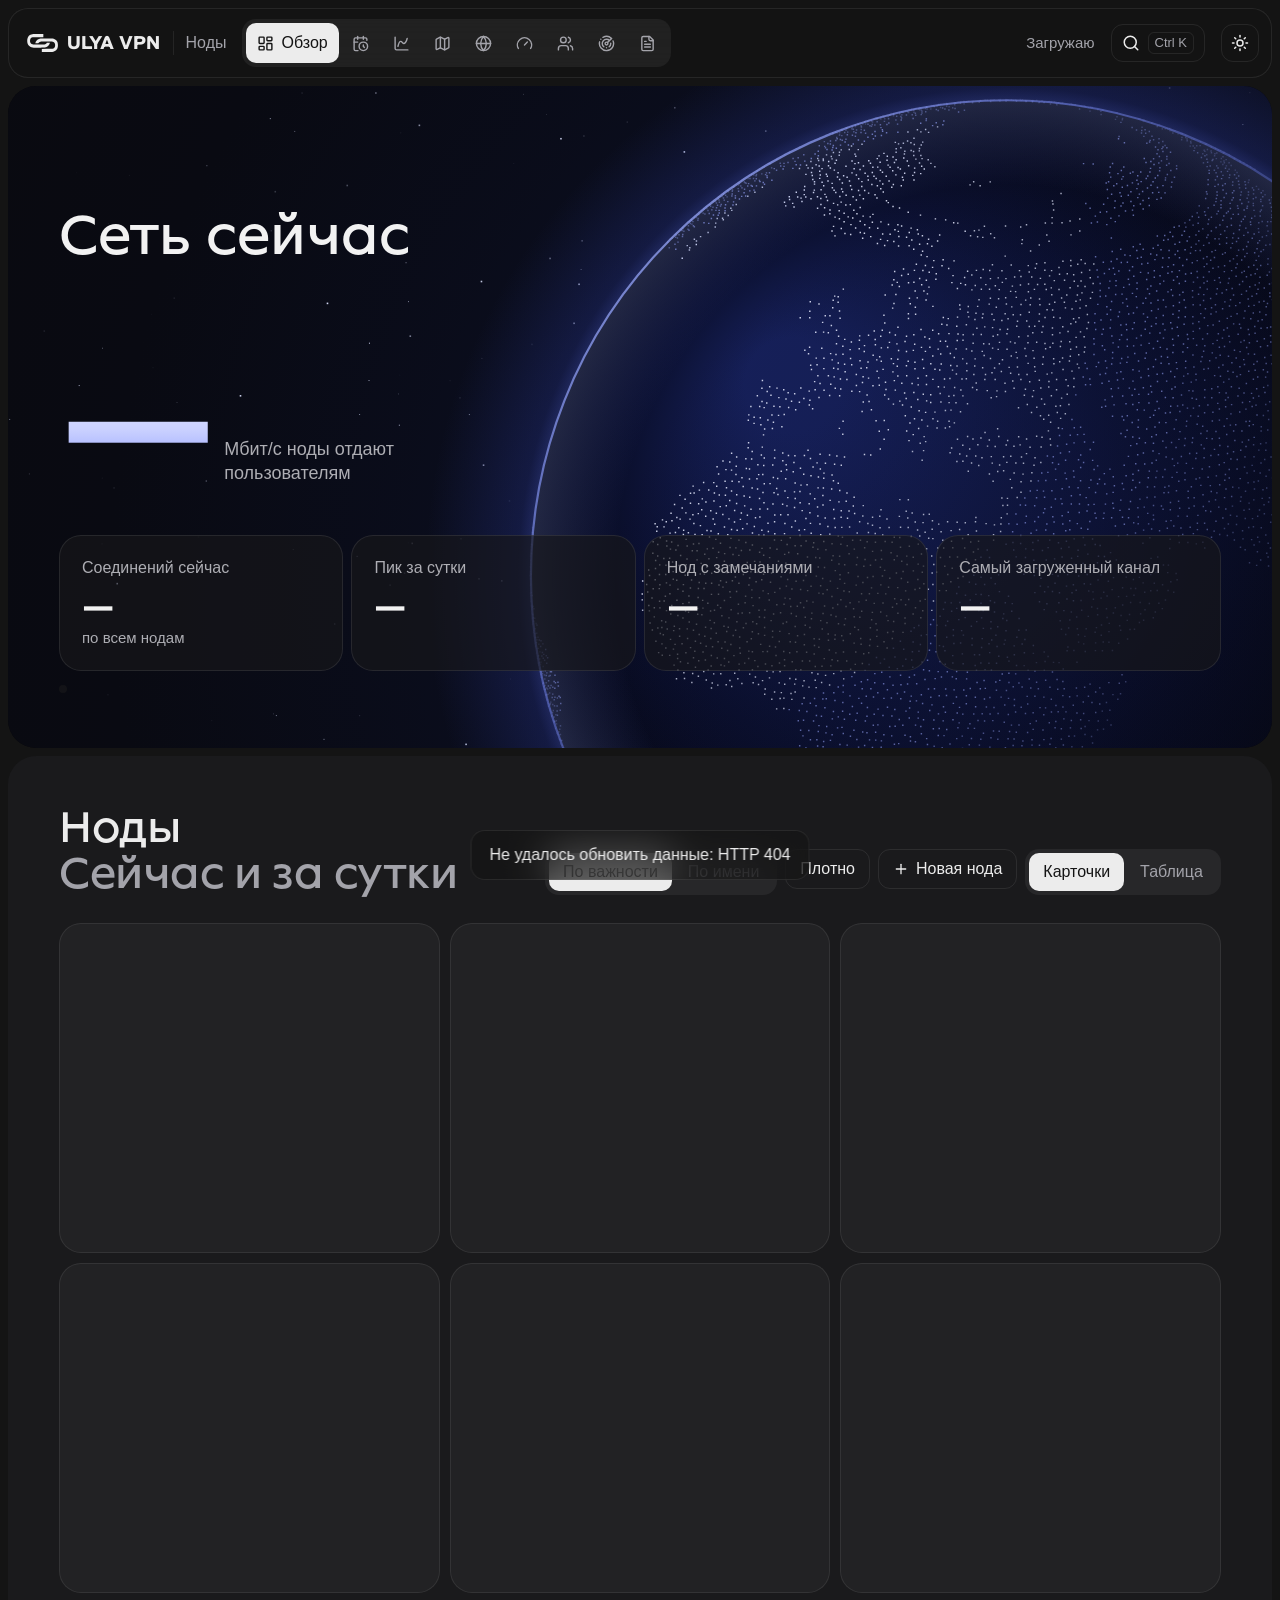
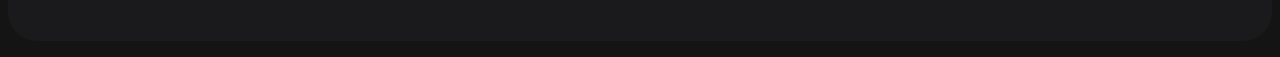
==== commit 4184a1e8: "Пользователи: цены нод и платный трафик задаются в дашборде, шапка — квадраты по тарифам node-auth /" ====
--- a/stats/dashboard/index.html
+++ b/stats/dashboard/index.html
@@ -140,7 +140,7 @@
     <h2>Полные проверки<span>Последний прогон на ноде</span></h2>
     <div class="table-wrap" id="full"></div>
   </section>
-  <section class="sheet hero u-hero" id="u-hero-sheet" data-view="users" hidden><canvas id="u-art" aria-hidden="true"></canvas><div id="u-hero"></div></section>
+  <section class="sheet hero u-hero" id="u-hero-sheet" data-view="users" hidden><div id="u-hero"></div></section>
   <section class="sheet" id="tar-sheet" data-view="users" data-sub="tar" data-sub-label="Тарифы" hidden>
     <h2>Тарифы<span>Кто на чём и как пользуется</span></h2>
     <div id="tar"></div>
--- a/stats/dashboard/assets/app.css
+++ b/stats/dashboard/assets/app.css
@@ -1076,10 +1076,6 @@
 .u-hero .kpi .k-label{font-size:17px;color:#C9C9CF} .u-hero .kpi .k-sub{font-size:16px;color:#B4B4BB}
 .u-hero .mega-unit{font-size:21px;color:#D2D2D8;padding-bottom:16px}
 .u-mrr{font-size:22px;margin-top:6px}
-.u-mixw{max-width:760px;margin-bottom:30px;padding:14px 16px;border-radius:18px;background:rgba(16,16,19,.78);backdrop-filter:blur(14px);-webkit-backdrop-filter:blur(14px);border:1px solid rgba(226,226,226,.08)}
-.u-mixw .u-mix{max-width:none}
-.u-mixw .u-mixl{margin:12px 0 0;font-size:16px;color:#C9C9CF;align-items:center}
-.u-mixl .hl .ic{width:16px;height:16px;vertical-align:-3px}
 .u-card .node-stats dt{font-size:15.5px;color:var(--ink);opacity:.72}
 .u-card .node-unit{font-size:16px}
 /* справка */
@@ -1088,3 +1084,34 @@
 #u-tip{position:fixed;z-index:200;padding:14px 16px;border-radius:16px;background:var(--sheet-2);color:var(--ink);border:1px solid var(--line);box-shadow:0 18px 50px rgba(0,0,0,.45);font-size:15px;line-height:1.45}
 #u-tip b{display:block;font-size:16px;margin-bottom:4px} #u-tip p{margin:0;color:var(--muted)}
 .u-hero-top .icon-btn{background:rgba(16,16,19,.86);border-color:rgba(226,226,226,.14)}
+/* шапка «Пользователей»: слева большая цифра, справа квадраты — фирменный паттерн, в котором каждый квадрат — человек */
+.u-hm{display:grid;grid-template-columns:auto minmax(0,640px);justify-content:space-between;gap:24px 48px;align-items:center;margin:18px 0 30px}
+.u-hm .mega-wrap{margin:0}
+.u-wf{min-width:0}
+.u-waf{width:100%;height:auto;display:block}
+.u-waf rect{animation:uSq .5s ease-out both}
+.u-waf rect.tri{fill:none;stroke:#7A7A84;stroke-width:1.5}
+@keyframes uSq{from{opacity:0;transform:scale(.4)}}
+.u-waf rect{transform-box:fill-box;transform-origin:center}
+.u-wl{display:flex;flex-wrap:wrap;gap:8px 22px;margin-top:14px}
+.u-wl div{display:flex;align-items:baseline;gap:8px;font-size:17px;color:#D2D2D8;white-space:nowrap}
+.u-wl i{width:14px;height:14px;border-radius:3px;align-self:center} .u-wl i.tri{border:1.5px solid #7A7A84}
+.u-wl b{font-size:21px;color:var(--ink)} .u-wl em{font-style:normal;font-size:15px;color:var(--muted)}
+.u-wn{margin:12px 0 0;font-size:15px;color:var(--muted)}
+.u-still .u-waf rect{animation:none}
+@media (max-width:980px){.u-hm{grid-template-columns:1fr}}
+@media (prefers-reduced-motion:reduce){.u-waf rect{animation:none}}
+/* ноды и цены в «Экономике» */
+.u-nps{display:grid;gap:6px}
+.u-np{display:grid;grid-template-columns:minmax(140px,1.1fr) minmax(160px,1fr) 140px 90px 90px 130px minmax(120px,.9fr) auto;gap:10px 14px;align-items:end;padding:14px 16px;border-radius:16px;background:var(--card);border:1px solid var(--line)}
+.u-npn{align-self:center;min-width:0} .u-npn b{display:block;font-size:17px;overflow:hidden;text-overflow:ellipsis;white-space:nowrap} .u-npn span{font-size:14px;color:var(--muted)}
+.u-f{display:grid;gap:4px;font-size:13px;color:var(--muted);min-width:0}
+.u-f[hidden]{display:grid;visibility:hidden}
+@media (max-width:1180px){.u-f[hidden]{display:none}}
+.u-f input,.u-f select{height:38px;border-radius:10px;border:1px solid var(--line);background:var(--sheet-2);color:var(--ink);padding:0 10px;font:inherit;font-size:15px;min-width:0;width:100%}
+.u-fi{display:flex;gap:6px} .u-fi input{flex:1 1 auto} .u-fi select{flex:0 0 76px}
+.u-npt{align-self:center;font-size:14px;color:var(--muted)} .u-npt b{display:block;font-size:17px;color:var(--ink)}
+.u-save{height:38px}
+.u-save:disabled{opacity:.45;cursor:default}
+@media (max-width:1180px){.u-np{grid-template-columns:repeat(3,minmax(0,1fr))}.u-npn{grid-column:1/-1}}
+@media (max-width:560px){.u-np{grid-template-columns:1fr 1fr}}
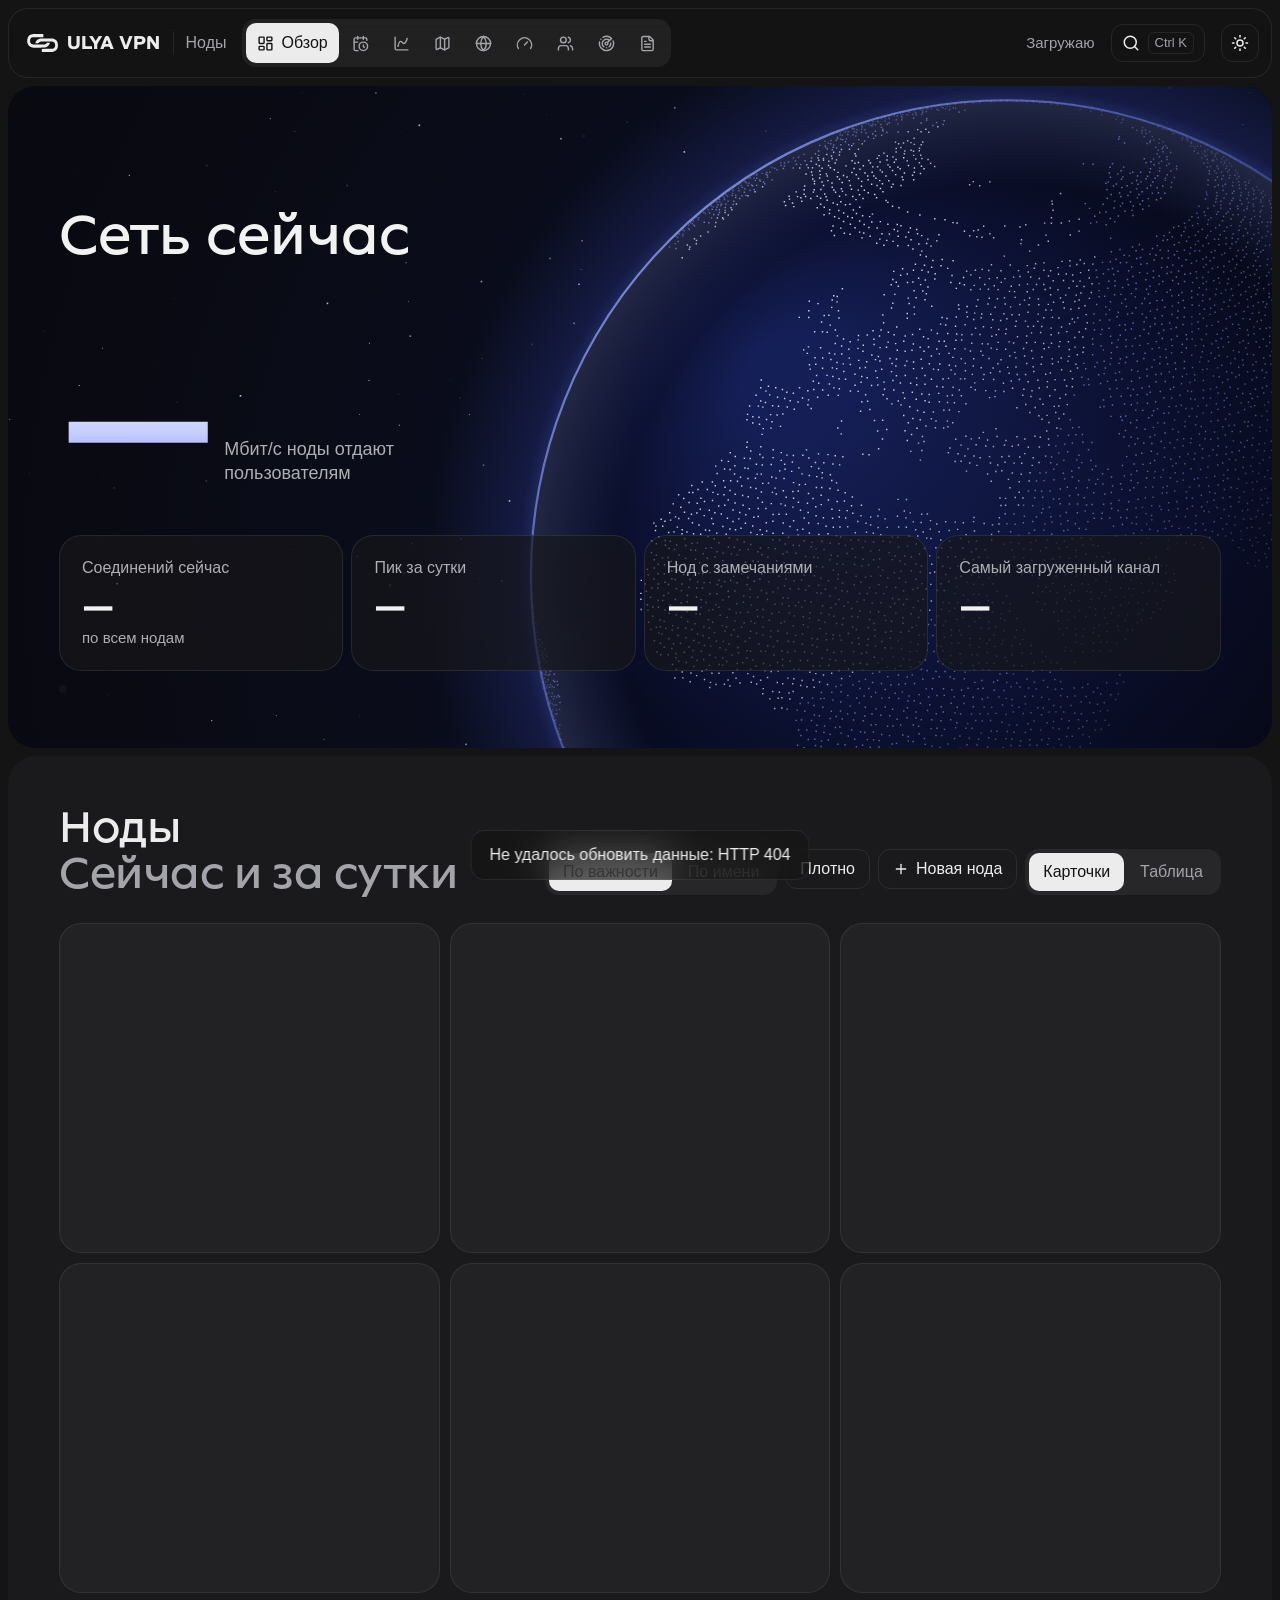
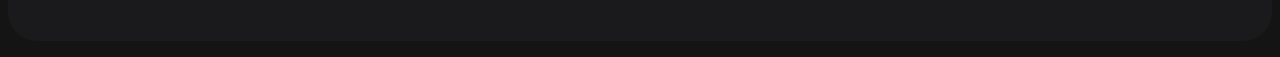
==== commit 80beb315: "Цены нод: несохранённые поля не пропадают при обновлении, сохранённая цена держится до появления в б" ====
--- a/stats/dashboard/index.html
+++ b/stats/dashboard/index.html
@@ -236,7 +236,7 @@
       <div class="note-row wz-m2" hidden><div><label for="wz-rport">Порт Reality</label><input id="wz-rport" placeholder="8443" inputmode="numeric"></div>
       <div><label for="wz-prev">IP узла-входа (кому открыт порт)</label><input id="wz-prev" placeholder="188.225.57.108" inputmode="decimal"></div></div>
       <div class="note-row"><div class="wz-m12"><label for="wz-site">Сайт-заглушка</label><select id="wz-site"><option value="arclayer">Arclayer</option><option value="sepia">Сепия</option><option value="racelive">RaceLive (нужно ~4 ГБ RAM)</option></select></div>
-      <div class="wz-price2"><label for="wz-price">Цена в месяц (необязательно)</label><div class="wz-pc"><input id="wz-price" placeholder="6.5" inputmode="decimal"><select id="wz-cur"><option>EUR</option><option>USD</option><option>RUB</option></select></div></div></div>
+      <div class="wz-price2"><label for="wz-price">Цена в месяц (необязательно)</label><div class="wz-pc"><input id="wz-price" placeholder="6.5" inputmode="decimal"><select id="wz-cur"><option>RUB</option><option>EUR</option><option>USD</option></select></div></div></div>
       <div class="wz-auto">
         <div class="note-row"><div><label for="wz-sshpass">Пароль root по SSH</label><input id="wz-sshpass" type="password" autocomplete="new-password"></div>
         <div><label for="wz-sshport">Порт SSH</label><input id="wz-sshport" value="22" inputmode="numeric"></div></div>
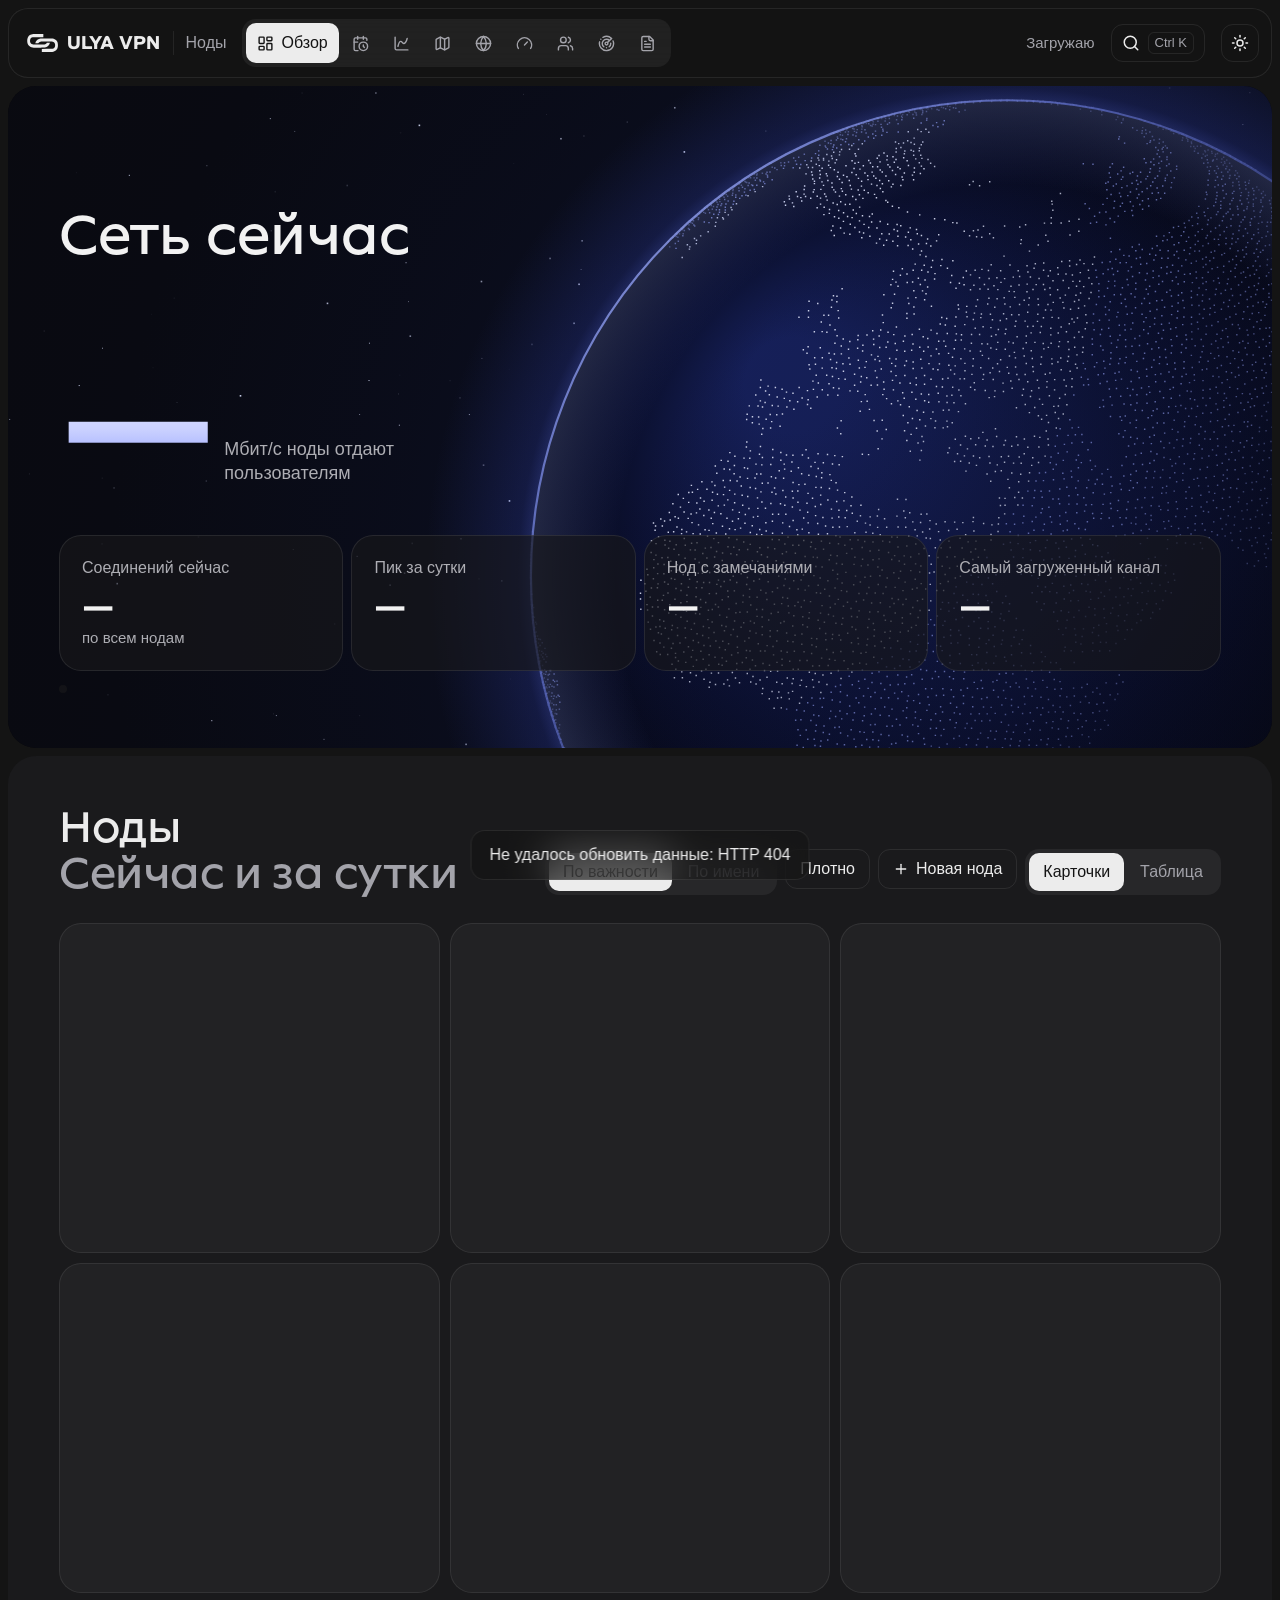
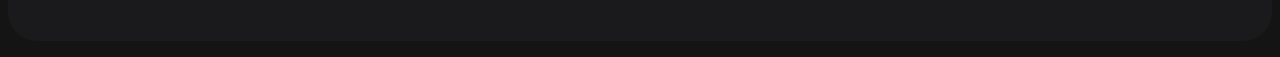
==== commit 3c04314a: "Телефон: все 9 разделов помещаются в нижнюю панель — подпись только у открытого С разделом «Пользова" ====
--- a/stats/dashboard/index.html
+++ b/stats/dashboard/index.html
@@ -27,7 +27,7 @@
     <button data-v="map" title="Карта"><svg class="ic" aria-hidden="true"><use href="#i-map"/></svg><span>Карта</span></button>
     <button data-v="access" title="Доступ"><svg class="ic" aria-hidden="true"><use href="#i-globe"/></svg><span>Доступ</span></button>
     <button data-v="capacity" title="Ёмкость"><svg class="ic" aria-hidden="true"><use href="#i-gauge"/></svg><span>Ёмкость</span></button>
-    <button data-v="users" title="Пользователи"><svg class="ic" aria-hidden="true"><use href="#i-users"/></svg><span>Пользователи</span></button>
+    <button data-v="users" title="Пользователи"><svg class="ic" aria-hidden="true"><use href="#i-users"/></svg><span class="tl">Пользователи</span><span class="ts">Клиенты</span></button>
     <button data-v="market" title="Рынок"><svg class="ic" aria-hidden="true"><use href="#i-radar"/></svg><span>Рынок</span></button>
     <button data-v="report" title="Отчёт"><svg class="ic" aria-hidden="true"><use href="#i-file-text"/></svg><span>Отчёт</span></button>
   </nav>
--- a/stats/dashboard/assets/app.css
+++ b/stats/dashboard/assets/app.css
@@ -368,6 +368,7 @@
 .pill .ic{width:16px;height:16px}
 
 /* ---------- разделы вкладками: страница короткая, нужное — в один клик ---------- */
+.tabs button span.ts{display:none!important}
 .tabs{display:flex;gap:2px;padding:4px;border-radius:14px;background:var(--seg);min-width:0;overflow-x:auto;scrollbar-width:none}
 .tabs::-webkit-scrollbar{display:none}
 .tabs button{display:flex;align-items:center;gap:7px;border:0;background:transparent;padding:7px 13px;border-radius:10px;cursor:pointer;color:var(--muted);font-size:16px;white-space:nowrap;transition:color .2s,background .2s;position:relative}
@@ -385,9 +386,17 @@
   body{padding-bottom:84px}
   .tabs{position:fixed;left:8px;right:8px;bottom:8px;z-index:30;justify-content:space-between;padding:6px;border-radius:20px;
     background:var(--glass);backdrop-filter:blur(22px) saturate(150%);-webkit-backdrop-filter:blur(22px) saturate(150%);border:1px solid var(--line);box-shadow:0 10px 40px rgba(0,0,0,.3)}
-  .tabs button{flex:1;flex-direction:column;gap:2px;padding:7px 2px;font-size:12px;border-radius:14px}
-  .tabs button span{display:block}
-  .tabs button .ic{width:21px;height:21px}
+  .tabs{overflow:hidden;gap:0}
+  /* 9 разделов не помещаются с подписями: подпись — только у открытого, у остальных — иконка */
+  .tabs button{flex:1 1 0;min-width:0;flex-direction:column;gap:2px;padding:8px 0;font-size:11.5px;border-radius:14px}
+  .tabs button[aria-current="page"]{flex:0 0 auto;padding:7px 12px}
+  .tabs button span{white-space:nowrap}
+  .tabs button span{display:none}
+  .tabs button[aria-current="page"] span{display:block}
+  .tabs button[aria-current="page"] span.ts{display:block!important}
+  .tabs button span.tl{display:none!important}
+  .tabs button .ic{width:22px;height:22px}
+  .tabs button:not([aria-current="page"]){padding:14px 0}
   .toast{bottom:96px}
   .search-btn{order:2}
 }
@@ -1115,3 +1124,5 @@
 .u-save:disabled{opacity:.45;cursor:default}
 @media (max-width:1180px){.u-np{grid-template-columns:repeat(3,minmax(0,1fr))}.u-npn{grid-column:1/-1}}
 @media (max-width:560px){.u-np{grid-template-columns:1fr 1fr}}
+.fl-l.est{opacity:.38}
+.u-est{margin:6px 0 0;font-size:14px;color:var(--muted)}
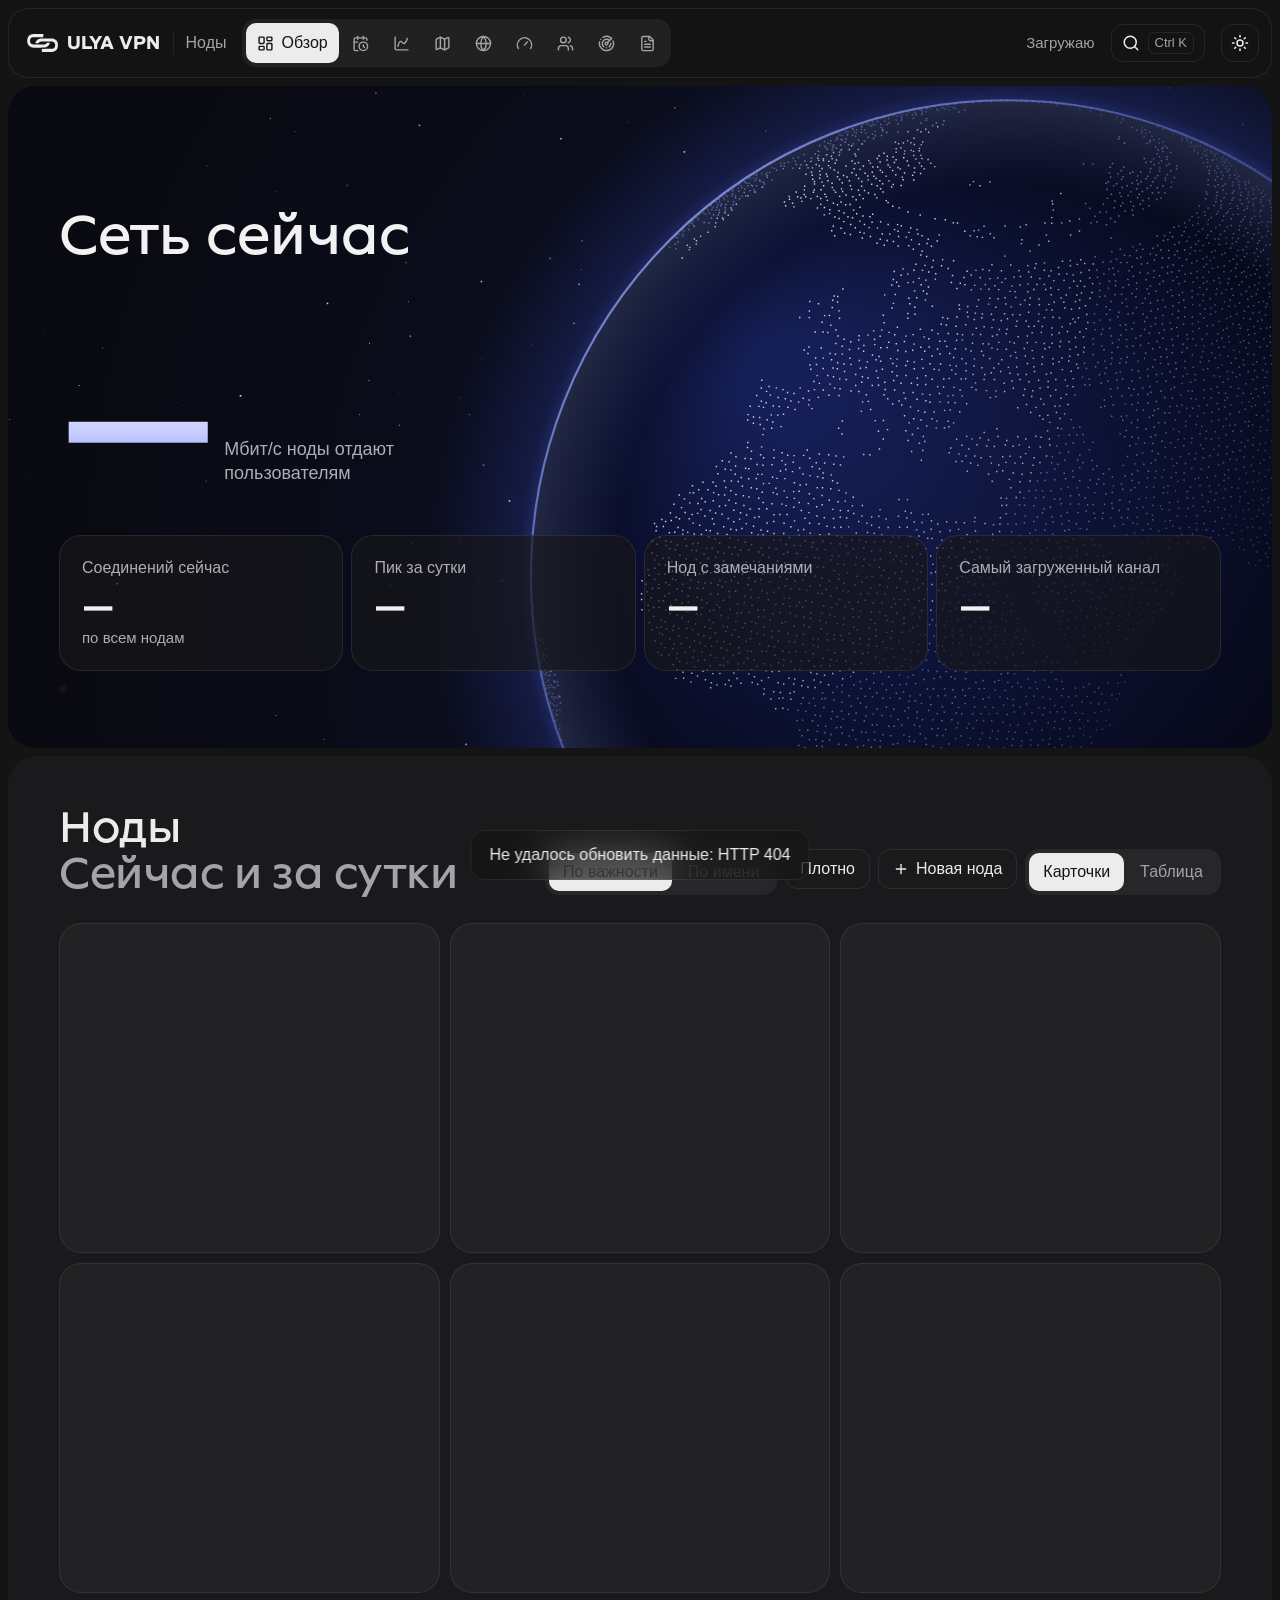
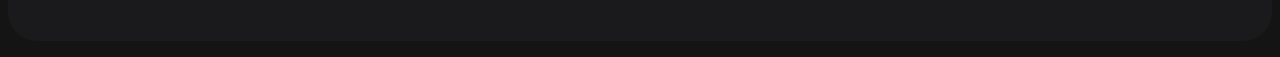
==== commit 4fe604eb: "Мастер новой ноды и фаервол: вход под любым пользователем с sudo и по ключу SSH Облачные образы пуск" ====
--- a/stats/dashboard/index.html
+++ b/stats/dashboard/index.html
@@ -238,8 +238,11 @@
       <div class="note-row"><div class="wz-m12"><label for="wz-site">Сайт-заглушка</label><select id="wz-site"><option value="arclayer">Arclayer</option><option value="sepia">Сепия</option><option value="racelive">RaceLive (нужно ~4 ГБ RAM)</option></select></div>
       <div class="wz-price2"><label for="wz-price">Цена в месяц (необязательно)</label><div class="wz-pc"><input id="wz-price" placeholder="6.5" inputmode="decimal"><select id="wz-cur"><option>RUB</option><option>EUR</option><option>USD</option></select></div></div></div>
       <div class="wz-auto">
-        <div class="note-row"><div><label for="wz-sshpass">Пароль root по SSH</label><input id="wz-sshpass" type="password" autocomplete="new-password"></div>
+        <div class="note-row"><div><label for="wz-sshuser">Пользователь SSH</label><input id="wz-sshuser" value="root" autocomplete="off" spellcheck="false"></div>
         <div><label for="wz-sshport">Порт SSH</label><input id="wz-sshport" value="22" inputmode="numeric"></div></div>
+        <div class="note-row"><div><label for="wz-sshpass">Пароль SSH <span class="muted">(не root — пароль для sudo, если он нужен)</span></label><input id="wz-sshpass" type="password" autocomplete="new-password"></div><div></div></div>
+        <details class="wz-key"><summary>Вход по ключу SSH</summary><label for="wz-sshkey">Приватный ключ целиком, от BEGIN до END (без пароля на ключе). Используется только на время настройки и нигде не сохраняется</label>
+          <textarea id="wz-sshkey" rows="5" spellcheck="false" autocomplete="off" placeholder="-----BEGIN OPENSSH PRIVATE KEY-----"></textarea></details>
         <div class="note-row"><div><label for="wz-admin-ip">Ваш IP — SSH будет открыт только ему</label><input id="wz-admin-ip" inputmode="decimal"></div>
         <div><label for="wz-admin-ip2">Запасной IP для SSH («-» — без него)</label><input id="wz-admin-ip2" value="92.246.139.162"></div></div>
         <label class="remember"><input type="checkbox" id="wz-skipprov"> Нода уже подготовлена (заглушка, сертификат, фаервол готовы) — только remnanode и статистика</label>
--- a/stats/dashboard/assets/app.css
+++ b/stats/dashboard/assets/app.css
@@ -1126,3 +1126,5 @@
 @media (max-width:560px){.u-np{grid-template-columns:1fr 1fr}}
 .fl-l.est{opacity:.38}
 .u-est{margin:6px 0 0;font-size:14px;color:var(--muted)}
+.wz-key{margin:6px 0 12px} .wz-key summary{cursor:pointer;color:var(--muted);font-size:15px} .wz-key label{display:block;font-size:14px;color:var(--muted);margin:8px 0 5px}
+.wz-key textarea{width:100%;border-radius:12px;border:1px solid var(--line);background:var(--sheet-2);color:var(--ink);padding:10px 12px;font-family:var(--f-mono);font-size:13px}
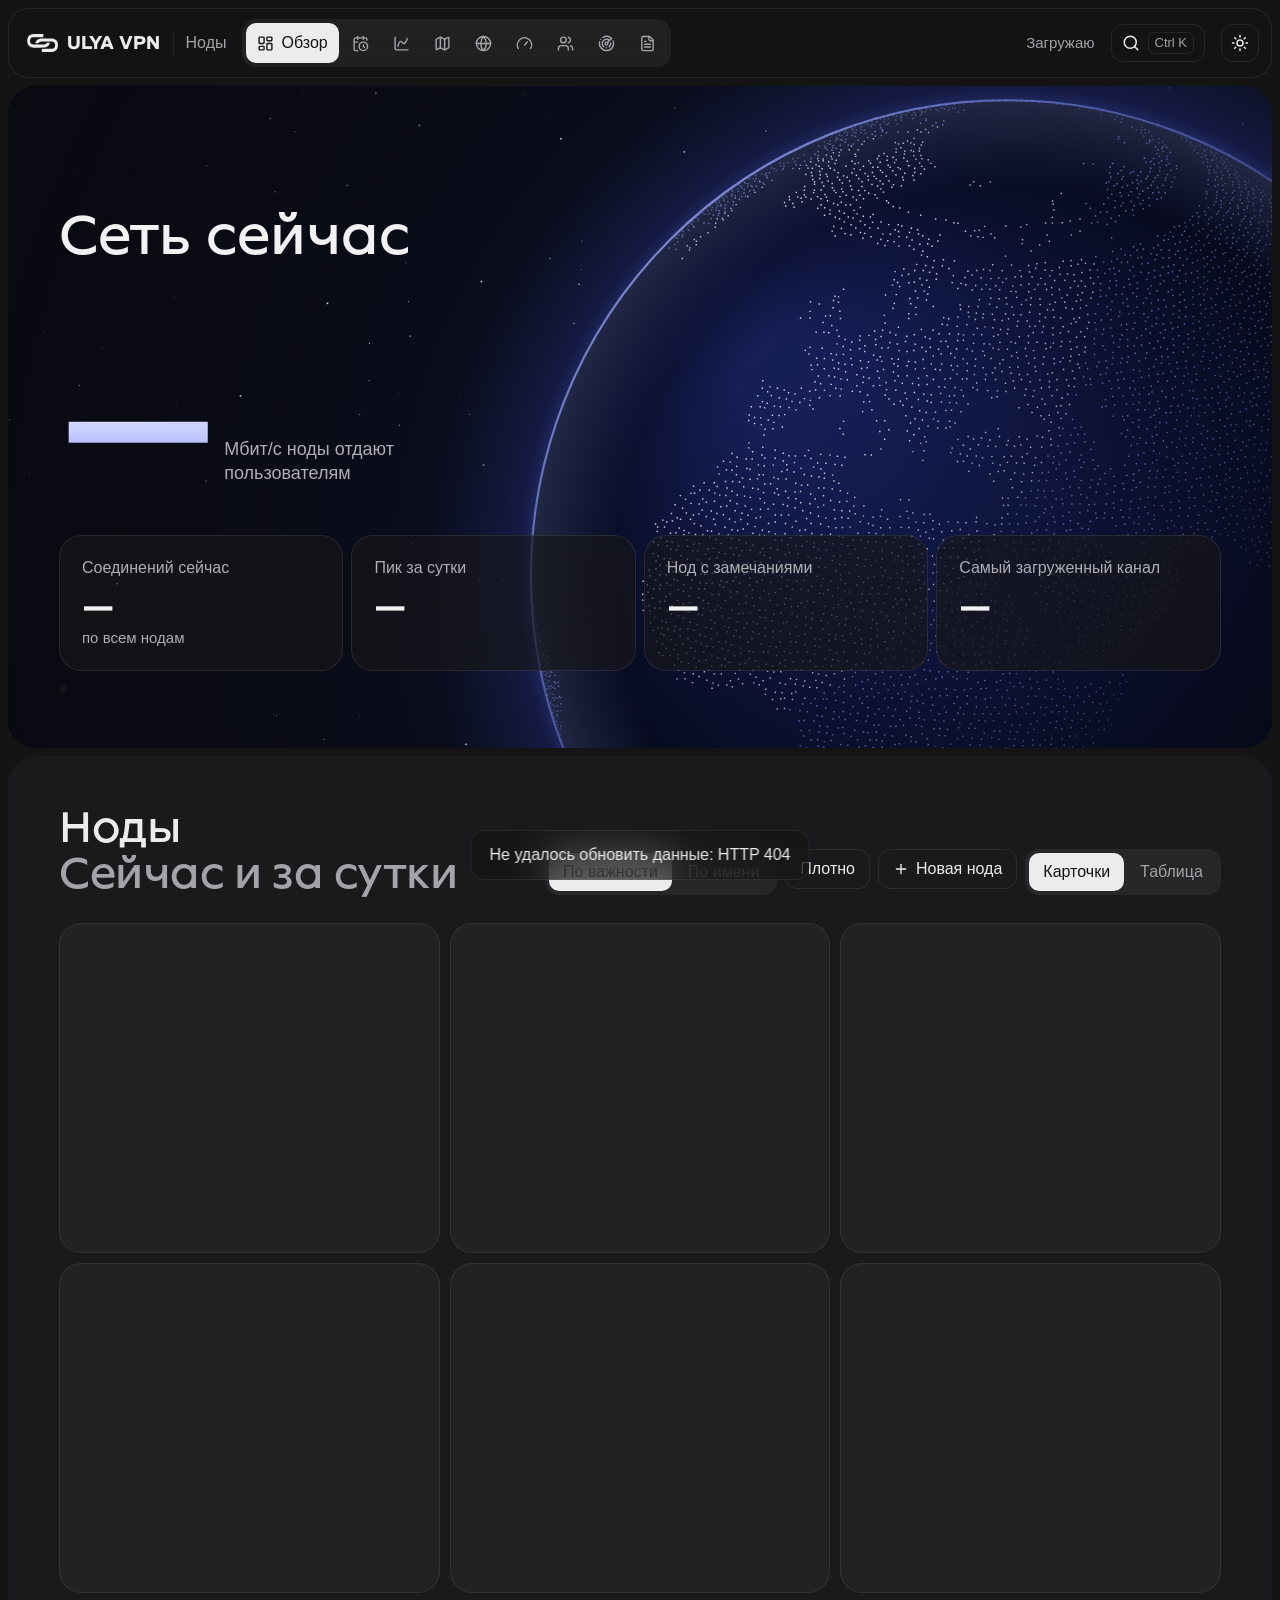
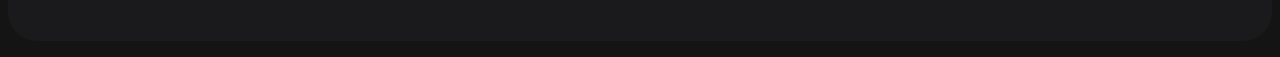
==== commit fa56af6b: "Смена IP ноды: кнопка в карточке, замена в Remnawave, node-check сам видит новый IP, выход сам обнов" ====
--- a/stats/dashboard/index.html
+++ b/stats/dashboard/index.html
@@ -288,6 +288,7 @@
 <script src="assets/capacity.js" defer></script>
 <script src="assets/accounts.js" defer></script>
 <script src="assets/users.js" defer></script>
+<script src="assets/ipchange.js" defer></script>
 <script src="assets/competitors.js" defer></script>
 <script src="assets/notes.js" defer></script>
 <script src="assets/report.js" defer></script>
--- a/stats/dashboard/assets/app.css
+++ b/stats/dashboard/assets/app.css
@@ -1128,3 +1128,17 @@
 .u-est{margin:6px 0 0;font-size:14px;color:var(--muted)}
 .wz-key{margin:6px 0 12px} .wz-key summary{cursor:pointer;color:var(--muted);font-size:15px} .wz-key label{display:block;font-size:14px;color:var(--muted);margin:8px 0 5px}
 .wz-key textarea{width:100%;border-radius:12px;border:1px solid var(--line);background:var(--sheet-2);color:var(--ink);padding:10px 12px;font-family:var(--f-mono);font-size:13px}
+.fw-type{border:1px solid var(--line);border-radius:14px;padding:12px 14px;margin:0 0 14px}
+.fw-th{display:flex;align-items:center;gap:8px;flex-wrap:wrap} .fw-th b{margin-right:6px}
+.fw-th .pill{height:34px} .fw-th .pill.on{background:var(--ink);color:var(--sheet);border-color:var(--ink)}
+.fw-type .note{margin:8px 0 6px}
+/* смена IP ноды — окно поверх карточки */
+.ipc-wrap{position:fixed;inset:0;z-index:120;background:rgba(0,0,0,.55);display:grid;place-items:center;padding:16px}
+.ipc-wrap[hidden]{display:none}
+.ipc{width:min(620px,100%);max-height:calc(100vh - 32px);overflow:auto;background:var(--sheet);border:1px solid var(--line);border-radius:22px;padding:22px 24px;box-shadow:0 30px 80px rgba(0,0,0,.5)}
+.ipc-h{display:flex;justify-content:space-between;align-items:center;gap:12px;margin-bottom:12px} .ipc-h h3{margin:0;font-size:21px}
+.ipc input{width:100%;height:44px;border-radius:12px;border:1px solid var(--line);background:var(--sheet-2);color:var(--ink);padding:0 12px;font-size:16px}
+.ipc h4{margin:18px 0 6px;font-size:16px}
+.ipc-l{list-style:none;margin:0;padding:0;display:grid;gap:6px}
+.ipc-l li{display:flex;gap:10px;align-items:flex-start;padding:8px 10px;border-radius:12px;background:var(--card)} .ipc-l li .ic{width:18px;height:18px;margin-top:2px;color:var(--muted)}
+.ipc-l li.ok .ic{color:var(--ok)} .ipc-l b{display:block;font-weight:600} .ipc-l span{font-size:14px;color:var(--muted)}
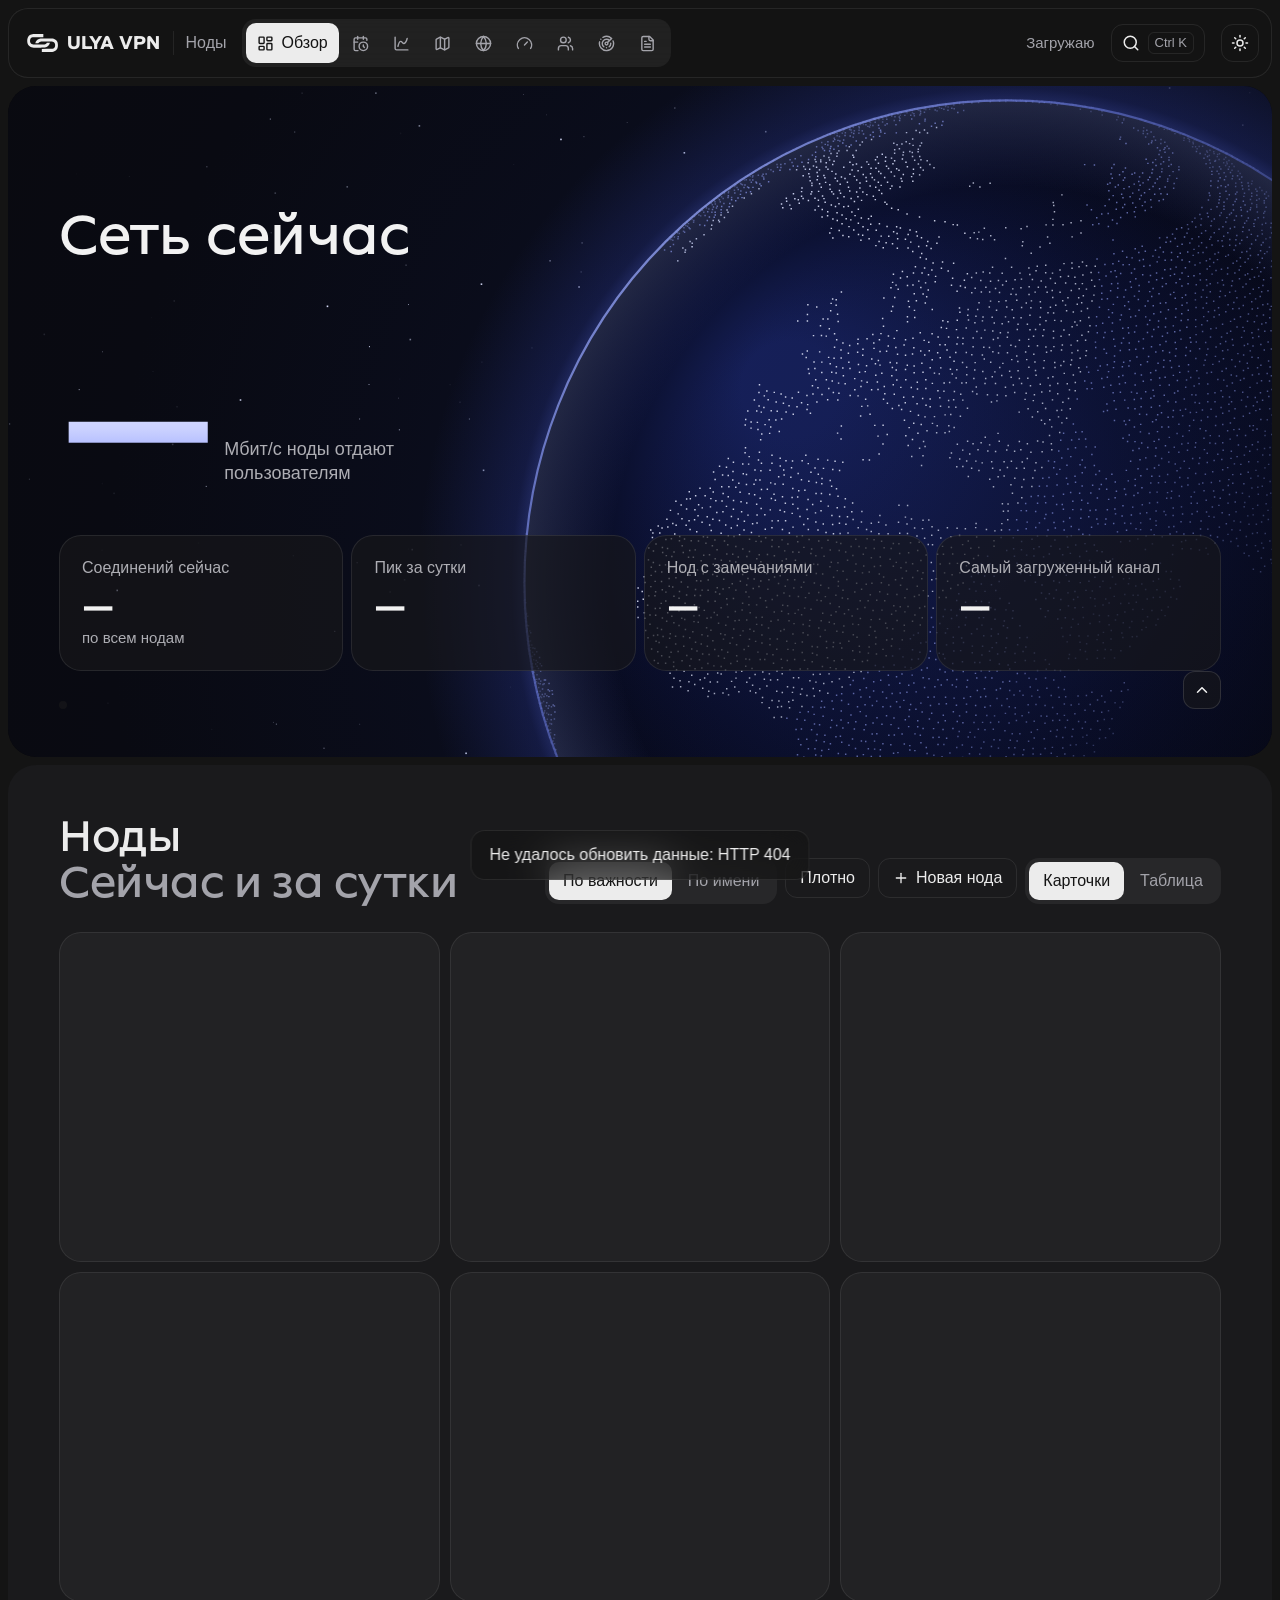
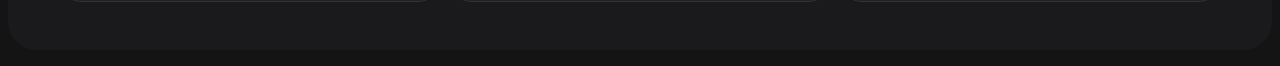
==== commit 39089c2d: "Карта → Схема: холст потоков от клиентов до интернета, по клику на ноду — что блокируется и что куда" ====
--- a/stats/dashboard/index.html
+++ b/stats/dashboard/index.html
@@ -50,7 +50,8 @@
       <div class="kpi"><div class="k-label">Нод с замечаниями</div><div class="k-value num" id="k-bad">—</div><div class="k-sub" id="k-bad-s"></div></div>
       <div class="kpi"><div class="k-label">Самый загруженный канал</div><div class="k-value num" id="k-util">—</div><div class="k-sub" id="k-util-s"></div></div>
     </div>
-    <div><div class="seg filters rise" id="chips" style="animation-delay:.22s" role="group" aria-label="Фильтр нод по состоянию"></div></div>
+    <div class="hero-foot"><div class="seg filters rise" id="chips" style="animation-delay:.22s" role="group" aria-label="Фильтр нод по состоянию"></div>
+      <button class="icon-btn" id="hero-min" aria-pressed="false"><svg class="ic" aria-hidden="true"><use href="#i-chevron-down"/></svg></button></div>
   </section>
 
   <section class="sheet" id="nodes-sheet" data-view="overview">
@@ -61,10 +62,19 @@
     <div id="nodes" aria-busy="true"><div class="nodes"><div class="skel skel-card"></div><div class="skel skel-card"></div><div class="skel skel-card"></div><div class="skel skel-card"></div><div class="skel skel-card"></div><div class="skel skel-card"></div></div></div>
   </section>
 
-  <section class="sheet alt" id="map-sheet" data-view="map" hidden>
+  <section class="sheet alt" id="map-sheet" data-view="map" data-sub="geo" data-sub-label="География" hidden>
     <h2>География<span>Где стоят ноды и куда ведут мосты</span></h2>
     <div class="map-wrap" id="map-wrap"><canvas id="map" aria-label="Карта нод" role="img"></canvas><canvas id="map-fx" aria-hidden="true"></canvas><div class="map-tip" id="map-tip" hidden></div></div>
     <p class="note" id="map-note"></p>
+  </section>
+  <section class="sheet alt" id="scheme-sheet" data-view="map" data-sub="scheme" data-sub-label="Схема" hidden>
+    <h2>Схема<span>Как трафик идёт от клиентов до интернета</span></h2>
+    <div class="sch-tools"><span class="sch-count" id="scheme-count"></span><span class="sp"></span>
+      <button class="pill" id="scheme-zout" aria-label="Мельче" title="Мельче">−</button><button class="pill" id="scheme-zin" aria-label="Крупнее" title="Крупнее">+</button>
+      <button class="pill" id="scheme-fit" title="Вписать всю схему в окно">Показать всё</button><button class="pill" id="scheme-tidy" title="Расставить блоки по колонкам заново">Упорядочить</button></div>
+    <div class="sch" id="scheme"><div class="sch-world" id="scheme-world"></div></div>
+    <div id="scheme-rules"></div>
+    <p class="note" id="scheme-note"></p>
   </section>
 
   <section class="sheet" id="day-sheet" data-view="day" hidden>
@@ -203,6 +213,7 @@
 </aside>
 
 <div class="login" id="login" hidden>
+  <canvas id="login-art" aria-hidden="true"></canvas>
   <form id="login-form" autocomplete="on">
     <div class="logo" style="margin-bottom:22px"><svg viewBox="-11 -1 573 334" aria-hidden="true"><use href="#logo-path"/></svg>ULYA VPN</div>
     <h2>Статистика нод<span>Логин и пароль на чтение</span></h2>
@@ -271,12 +282,14 @@
 <script src="assets/core.js" defer></script>
 <script src="assets/data.js" defer></script>
 <script src="assets/demo.js" defer></script>
+<script src="assets/pattern.js" defer></script>
 <script src="assets/charts.js" defer></script>
 <script src="assets/render.js" defer></script>
 <script src="assets/drawer.js" defer></script>
 <script src="assets/events.js" defer></script>
 <script src="assets/land.js" defer></script>
 <script src="assets/map.js" defer></script>
+<script src="assets/scheme.js" defer></script>
 <script src="assets/earth-mask.js" defer></script>
 <script src="assets/hero.js" defer></script>
 <script src="assets/access.js" defer></script>
--- a/stats/dashboard/assets/app.css
+++ b/stats/dashboard/assets/app.css
@@ -379,7 +379,9 @@
 .tabs button .dot.warn{background:var(--warn)}
 main > [data-view][hidden]{display:none}
 .hero{min-height:min(68vh,640px)}
-@media (max-width:1380px){.tabs button span{display:none}.tabs button{padding:8px 11px}.tabs button[aria-current="page"] span{display:inline}}   /* узко: подпись только у текущего раздела, у остальных — подсказка при наведении */
+/* подпись только у текущего раздела, у остальных — подсказка при наведении. 1840: девять подписей вместе со строкой
+   «Обновлено… · данные каждую минуту» и кнопкой выхода помещаются с 1794 px — уже этого последние вкладки уезжали за край */
+@media (max-width:1840px){.tabs button span{display:none}.tabs button{padding:8px 11px}.tabs button[aria-current="page"] span{display:inline}}
 @media (max-width:1180px){.search-btn kbd{display:none}}
 /* телефон: разделы — нижней панелью под большим пальцем */
 @media (max-width:640px){
@@ -1142,3 +1144,79 @@
 .ipc-l{list-style:none;margin:0;padding:0;display:grid;gap:6px}
 .ipc-l li{display:flex;gap:10px;align-items:flex-start;padding:8px 10px;border-radius:12px;background:var(--card)} .ipc-l li .ic{width:18px;height:18px;margin-top:2px;color:var(--muted)}
 .ipc-l li.ok .ic{color:var(--ok)} .ipc-l b{display:block;font-weight:600} .ipc-l span{font-size:14px;color:var(--muted)}
+.ipc-ok,.ipc-todo{display:flex;gap:12px;align-items:flex-start;padding:12px 14px;border-radius:14px;margin:14px 0 4px}
+.ipc-ok{background:color-mix(in srgb,var(--ok) 12%,transparent)} .ipc-ok .ic{color:var(--ok)} .ipc-todo{background:color-mix(in srgb,var(--warn) 10%,transparent)} .ipc-todo .ic{color:var(--warn)}
+.ipc-ok .ic,.ipc-todo .ic{width:20px;height:20px;flex:none;margin-top:2px} .ipc-ok b,.ipc-todo b{display:block} .ipc-ok span,.ipc-todo span{font-size:14px;color:var(--muted)}
+/* свёрнутая шапка (кнопка в её правом нижнем углу, запоминается): заголовок и цифра одной строкой, без высоты на весь экран */
+.hero-foot{display:flex;align-items:flex-end;justify-content:space-between;gap:12px} .hero-foot .seg{min-width:0}
+#hero-min{background:rgba(24,24,27,.66);border-color:rgba(226,226,226,.14)} #hero-min .ic{transform:rotate(180deg);transition:transform .25s}
+body.hero-min #hero-min .ic{transform:none}
+body.hero-min .hero{min-height:0;padding-top:88px;grid-template-columns:auto 1fr;align-items:end;column-gap:28px}
+body.hero-min .hero:not([hidden]){display:grid}   /* :not([hidden]) — иначе правило перебивает скрытие шапки в других разделах */
+body.hero-min .hero h1{font-size:26px;line-height:1.15;margin:0}
+body.hero-min .mega-wrap{margin:0;gap:12px} body.hero-min .mega{font-size:60px} body.hero-min .mega-unit{font-size:16px;padding-bottom:4px}
+body.hero-min .kpis,body.hero-min .hero-foot{grid-column:1/-1} body.hero-min .kpis{margin-top:20px}
+body.hero-min .kpi{padding:14px 18px} body.hero-min .kpi .k-value{font-size:26px}
+/* телефон: одна колонка; планету в свёрнутой шапке не рисуем — текст лёг бы прямо на неё */
+@media (max-width:640px){body.hero-min .hero{padding-top:70px;align-items:stretch} body.hero-min .hero:not([hidden]){display:flex} body.hero-min .hero canvas{display:none} body.hero-min .mega-wrap{margin:8px 0 0}}
+/* график: наведение на имя в легенде выделяет линию (серую — цветом текста), остальные приглушает */
+.chart path[data-n]{transition:opacity .15s} .chart path.dim{opacity:.12} .chart path.hl{stroke-width:3.4} .chart path.ink{stroke:var(--ink)!important}
+/* фирменный паттерн «прячущиеся квадраты» (assets/pattern.js): фон окна входа и полоска над пустыми состояниями */
+.login canvas{position:absolute;inset:0;width:100%;height:100%;pointer-events:none;opacity:.7;   /* к центру, за формой, паттерн гаснет — остаётся по краям */
+  -webkit-mask:radial-gradient(ellipse at center,transparent 18%,#000 78%);mask:radial-gradient(ellipse at center,transparent 18%,#000 78%)} .login form{position:relative}
+.empty::before{content:"";display:block;width:min(360px,80%);height:56px;margin:0 auto 14px;background:var(--pattern) center/360px 56px no-repeat;
+  -webkit-mask:linear-gradient(90deg,transparent,#000 25%,#000 75%,transparent);mask:linear-gradient(90deg,transparent,#000 25%,#000 75%,transparent)}
+/* схема потоков (assets/scheme.js): свободный холст — блоки перетаскиваются, холст двигается и масштабируется */
+.sch-tools{display:flex;gap:8px;flex-wrap:wrap;align-items:center;margin:0 0 12px} .sch-tools .sp{flex:1} .sch-count{color:var(--muted);font-size:15px}
+.sch{position:relative;height:min(64vh,620px);min-height:380px;border-radius:18px;border:1px solid var(--line);background-color:var(--sheet);
+  background-image:radial-gradient(var(--line) 1px,transparent 1px);background-size:22px 22px;overflow:hidden;cursor:grab;user-select:none;-webkit-user-select:none}
+.sch.pan{cursor:grabbing}
+.sch-world{position:absolute;left:0;top:0;transform-origin:0 0}
+.sch-links{position:absolute;left:0;top:0;width:1px;height:1px;overflow:visible;pointer-events:none}
+.sch-links path{fill:none;stroke:var(--spark);stroke-width:1.6;stroke-dasharray:5 7;opacity:.8;animation:sch-dash 1.4s linear infinite;transition:opacity .2s}
+.sch-links path.bad{stroke:var(--err)}
+@keyframes sch-dash{to{stroke-dashoffset:-12}}
+.sb{position:absolute;width:204px;height:60px;box-sizing:border-box;padding:9px 12px 9px 15px;border-radius:14px;background:var(--sheet-2);border:1px solid var(--line);
+  display:flex;flex-direction:column;justify-content:center;gap:2px;cursor:grab;touch-action:none;transition:opacity .2s,border-color .2s}
+.sb::before{content:"";position:absolute;left:0;top:12px;bottom:12px;width:3px;border-radius:0 3px 3px 0;background:var(--off)}
+.sb[data-k="ok"]::before{background:var(--ok)} .sb[data-k="warn"]::before{background:var(--warn)} .sb[data-k="err"]::before{background:var(--err)}
+.sb-clients::before,.sb-net::before{background:var(--accent)}
+.sb[data-fkey]{cursor:pointer} .sb:hover,.sb:focus-visible{border-color:var(--muted)}
+.sb-t{font-weight:700;font-size:15px;line-height:1.2;white-space:nowrap;overflow:hidden;text-overflow:ellipsis;display:flex;align-items:center;gap:7px}
+.sb-t .ic{width:16px;height:16px;flex:none;color:var(--muted)} .sb-t .flag{margin:0;flex:none}
+.sb-s{font-size:13px;line-height:1.25;color:var(--muted);white-space:nowrap;overflow:hidden;text-overflow:ellipsis}
+.sb[data-k="warn"] .sb-s{color:var(--warn)} .sb[data-k="err"] .sb-s{color:var(--err)}
+.sb-tag{position:absolute;right:10px;top:8px;font-style:normal;font-size:11px;color:var(--muted)}
+.sch.hl .sch-links path{opacity:.1} .sch.hl .sch-links path.on{opacity:1;stroke-width:2.2} .sch.hl .sb{opacity:.35} .sch.hl .sb.on{opacity:1}
+@media (prefers-reduced-motion:reduce){.sch-links path{animation:none}}
+@media (max-width:640px){.sch{height:70vh}}
+.sb.sel{border-color:var(--accent);box-shadow:0 0 0 1px var(--accent)}
+/* правила выбранной ноды под схемой */
+.sr{margin-top:14px;border:1px solid var(--line);border-radius:18px;padding:16px 18px;background:var(--card)}
+.sr-hint{margin:14px 0 0}
+.sr-h{display:flex;align-items:center;justify-content:space-between;gap:12px;margin-bottom:12px} .sr-h b{font-size:19px;display:flex;align-items:center;gap:8px} .sr-h .flag{margin:0}
+.sr-cols{display:grid;grid-template-columns:minmax(0,1fr) minmax(0,1.6fr);gap:22px}
+.sr-l{margin:0 0 6px;color:var(--muted);font-size:14px}
+.sr-list{list-style:none;margin:0;padding:0;display:grid;gap:6px;font-size:15px} .sr-list .si{width:16px;height:16px;flex:none;margin-right:7px;vertical-align:-3px;color:var(--muted)}
+.sr-rules li{display:grid;grid-template-columns:minmax(0,1fr) minmax(0,1.15fr);gap:12px;padding:7px 10px;border-radius:10px;background:var(--seg)}
+.sr-w{font-weight:700;overflow-wrap:anywhere} .sr-t{overflow-wrap:anywhere} .sr-m{color:var(--muted);font-size:13px;font-family:ui-monospace,Consolas,monospace}
+.sr-warn{margin-top:12px;color:var(--warn)} .sr-warn .si{color:var(--warn)}
+/* сводка «что с трафиком»: блокируется / напрямую / через выход */
+.sr-sum li{display:grid;grid-template-columns:16px minmax(0,150px) minmax(0,1fr);gap:2px 10px;align-items:start;padding:9px 12px;border-radius:12px;background:var(--seg)}
+.sr-sum .si{margin:3px 0 0} .sr-sum span{color:var(--muted);overflow-wrap:anywhere} .sr-g-block .si{color:var(--err)} .sr-g-exit .si{color:var(--ok)}
+.sr-det{margin-top:12px} .sr-det summary{cursor:pointer;color:var(--muted);font-size:14px;padding:4px 0} .sr-det[open] summary{margin-bottom:8px}
+/* DNS профиля: строка и форма правки */
+.sr-l2{margin-top:18px}
+.sr-dns{margin:0;font-size:15px;display:flex;flex-wrap:wrap;align-items:center;gap:4px 10px;overflow-wrap:anywhere} .sr-dns .si{width:16px;height:16px;flex:none;color:var(--muted)}
+.sr-dns .linkish{font-size:15px;text-decoration:underline;text-underline-offset:3px}
+.sr-dns-use{margin:6px 0 0;color:var(--muted);font-size:14px} .sr-dns-use.off{color:var(--warn)}
+.sr-dns-form{display:grid;gap:8px;font-size:15px} .sr-dns-form label{color:var(--muted);font-size:14px}
+.sr-dns-form textarea,.sr-dns-form select,.sr-dns-form input{width:100%;border-radius:12px;border:1px solid var(--line);background:var(--sheet);color:var(--ink);padding:0 12px;font:inherit;font-size:15px;outline:none}
+.sr-dns-form textarea{padding:10px 12px;font-family:var(--f-mono);font-size:14px;resize:vertical} .sr-dns-form select,.sr-dns-form input{height:40px}
+.sr-dns-form :is(textarea,select,input):focus{border-color:var(--accent)}
+.sr-dns-row{display:flex;flex-wrap:wrap;gap:8px;align-items:center} .sr-dns-row .pill{height:36px;font-size:14.5px;padding:0 12px} .sr-dns-row input{flex:1 1 180px;width:auto;height:36px}
+.sr-dns-form .pill.on{background:var(--ink);color:var(--sheet);border-color:var(--ink)}
+.sr-dns-warn{margin:2px 0;color:var(--warn);font-size:14px} .sr-dns-form .login-err{margin:0;min-height:0;font-size:14.5px}
+.sr-dns-pv{display:grid;gap:4px;padding:10px 12px;border-radius:12px;background:var(--seg);font-family:var(--f-mono);font-size:14px;overflow-wrap:anywhere}
+.sr-dns-pv span{display:inline-block;width:68px;color:var(--muted);font-family:var(--f-ui)}
+@media (max-width:760px){.sr-cols{grid-template-columns:1fr}.sr-rules li{grid-template-columns:1fr;gap:2px}.sr-sum li{grid-template-columns:16px minmax(0,1fr)}.sr-sum span{grid-column:2}}
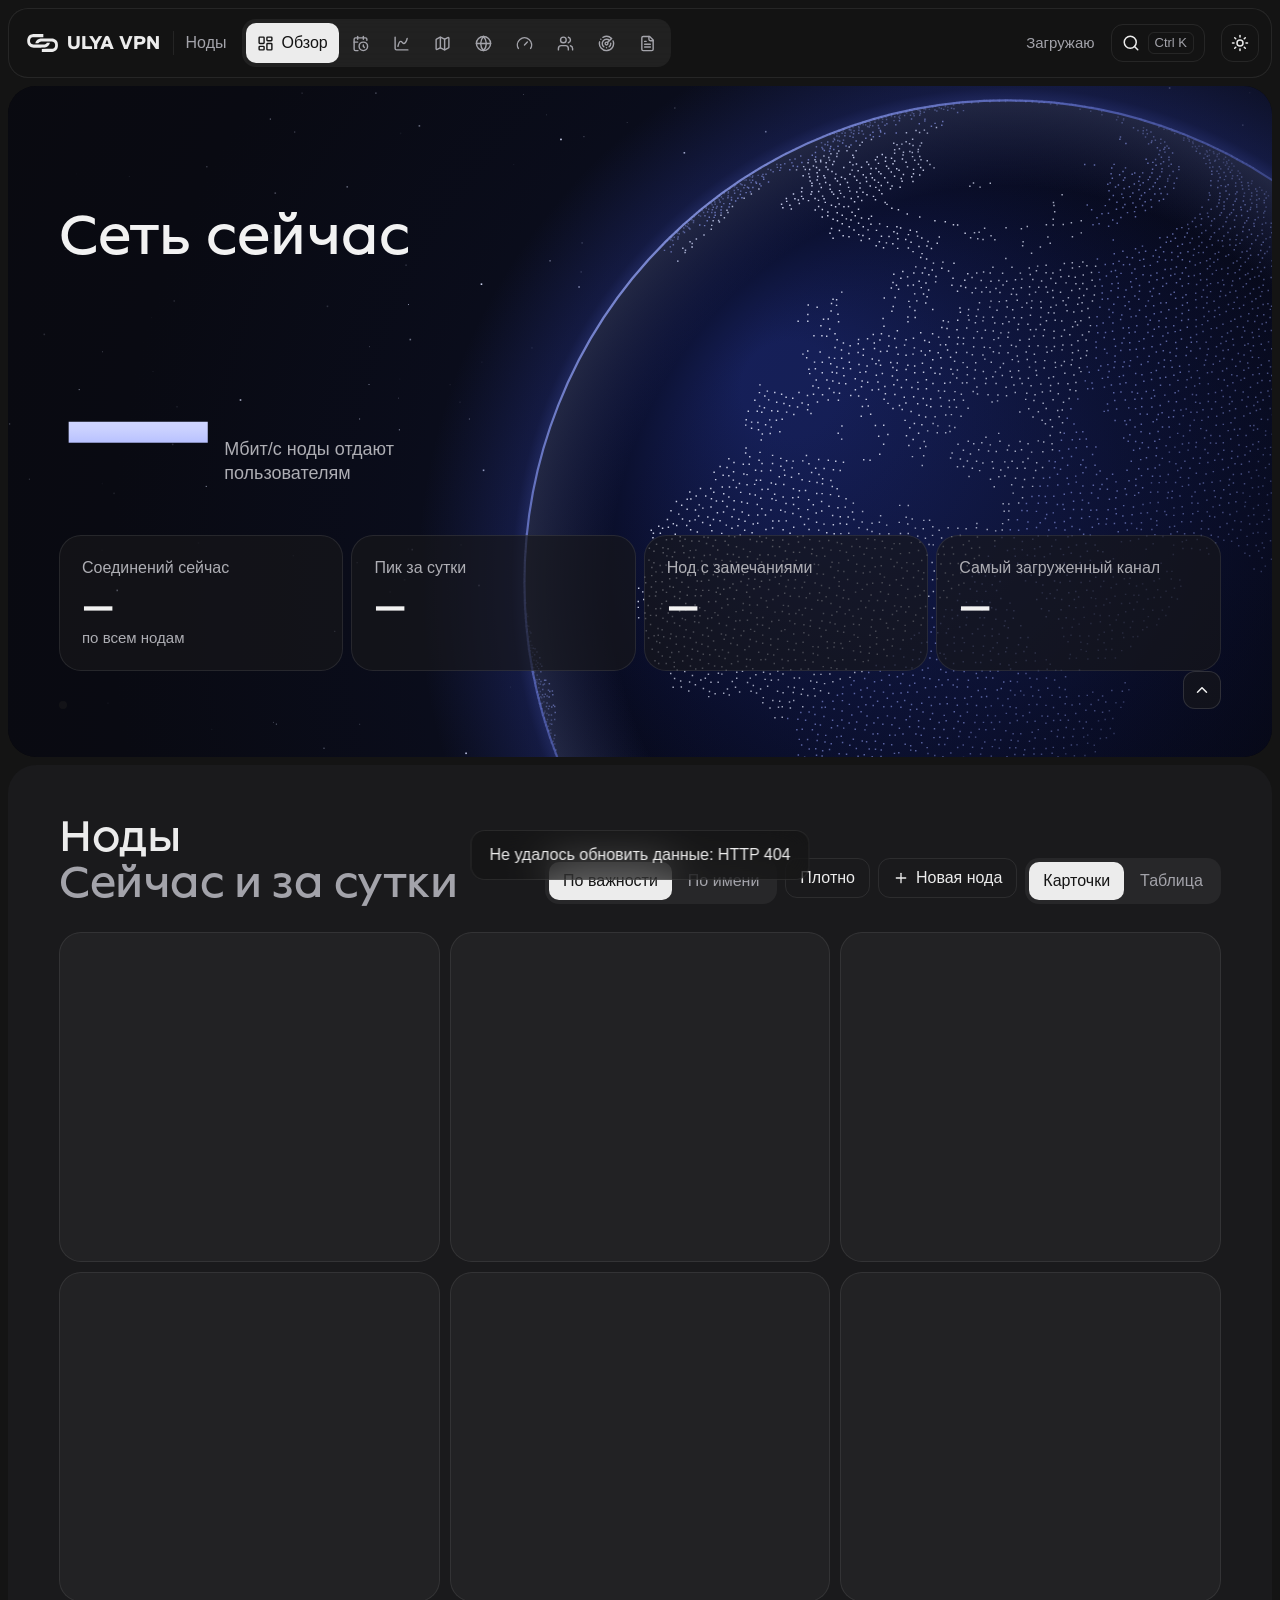
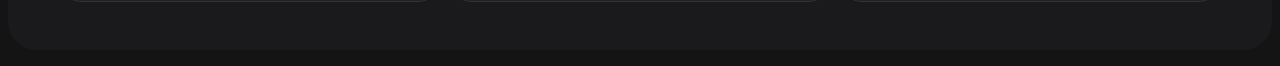
==== commit 68075e74: "Схема: нода бывает и входом, и выходом (по хостам подписки и правилам профиля); без блоков «Клиенты»" ====
--- a/stats/dashboard/index.html
+++ b/stats/dashboard/index.html
@@ -69,7 +69,9 @@
   </section>
   <section class="sheet alt" id="scheme-sheet" data-view="map" data-sub="scheme" data-sub-label="Схема" hidden>
     <h2>Схема<span>Как трафик идёт от клиентов до интернета</span></h2>
-    <div class="sch-tools"><span class="sch-count" id="scheme-count"></span><span class="sp"></span>
+    <div class="sch-tools"><span class="sch-count" id="scheme-count"></span>
+      <span class="sch-legend"><span><svg class="ti ti-in" aria-hidden="true"><use href="#i-users"/></svg>сюда подключаются клиенты</span><span><svg class="ti" aria-hidden="true"><use href="#i-globe"/></svg>отсюда выход в интернет</span></span><span class="sp"></span>
+      <button class="pill" id="scheme-unhide" title="Показать ноды, убранные со схемы крестиком" hidden></button>
       <button class="pill" id="scheme-zout" aria-label="Мельче" title="Мельче">−</button><button class="pill" id="scheme-zin" aria-label="Крупнее" title="Крупнее">+</button>
       <button class="pill" id="scheme-fit" title="Вписать всю схему в окно">Показать всё</button><button class="pill" id="scheme-tidy" title="Расставить блоки по колонкам заново">Упорядочить</button></div>
     <div class="sch" id="scheme"><div class="sch-world" id="scheme-world"></div></div>
--- a/stats/dashboard/assets/app.css
+++ b/stats/dashboard/assets/app.css
@@ -1167,7 +1167,9 @@
 .empty::before{content:"";display:block;width:min(360px,80%);height:56px;margin:0 auto 14px;background:var(--pattern) center/360px 56px no-repeat;
   -webkit-mask:linear-gradient(90deg,transparent,#000 25%,#000 75%,transparent);mask:linear-gradient(90deg,transparent,#000 25%,#000 75%,transparent)}
 /* схема потоков (assets/scheme.js): свободный холст — блоки перетаскиваются, холст двигается и масштабируется */
-.sch-tools{display:flex;gap:8px;flex-wrap:wrap;align-items:center;margin:0 0 12px} .sch-tools .sp{flex:1} .sch-count{color:var(--muted);font-size:15px}
+.sch-tools{display:flex;gap:8px;flex-wrap:wrap;align-items:center;margin:0 0 12px} .sch-tools .sp{flex:1} .sch-count{color:var(--muted);font-size:15px} .sch-tools [hidden]{display:none}
+.sch-legend{display:inline-flex;flex-wrap:wrap;gap:4px 16px;margin-left:14px;color:var(--muted);font-size:14px} .sch-legend span{display:inline-flex;align-items:center;gap:6px}
+.sch .ti,.sch-legend .ti{width:14px;height:14px;flex:none;display:block} .ti-in{color:var(--accent-2)}
 .sch{position:relative;height:min(64vh,620px);min-height:380px;border-radius:18px;border:1px solid var(--line);background-color:var(--sheet);
   background-image:radial-gradient(var(--line) 1px,transparent 1px);background-size:22px 22px;overflow:hidden;cursor:grab;user-select:none;-webkit-user-select:none}
 .sch.pan{cursor:grabbing}
@@ -1180,13 +1182,18 @@
   display:flex;flex-direction:column;justify-content:center;gap:2px;cursor:grab;touch-action:none;transition:opacity .2s,border-color .2s}
 .sb::before{content:"";position:absolute;left:0;top:12px;bottom:12px;width:3px;border-radius:0 3px 3px 0;background:var(--off)}
 .sb[data-k="ok"]::before{background:var(--ok)} .sb[data-k="warn"]::before{background:var(--warn)} .sb[data-k="err"]::before{background:var(--err)}
-.sb-clients::before,.sb-net::before{background:var(--accent)}
 .sb[data-fkey]{cursor:pointer} .sb:hover,.sb:focus-visible{border-color:var(--muted)}
-.sb-t{font-weight:700;font-size:15px;line-height:1.2;white-space:nowrap;overflow:hidden;text-overflow:ellipsis;display:flex;align-items:center;gap:7px}
-.sb-t .ic{width:16px;height:16px;flex:none;color:var(--muted)} .sb-t .flag{margin:0;flex:none}
+.sb-t{font-weight:700;font-size:15px;line-height:1.2;display:flex;align-items:center;gap:7px} .sb-t .flag{margin:0;flex:none}
+.sb-n{flex:1;min-width:0;white-space:nowrap;overflow:hidden;text-overflow:ellipsis}
 .sb-s{font-size:13px;line-height:1.25;color:var(--muted);white-space:nowrap;overflow:hidden;text-overflow:ellipsis}
 .sb[data-k="warn"] .sb-s{color:var(--warn)} .sb[data-k="err"] .sb-s{color:var(--err)}
-.sb-tag{position:absolute;right:10px;top:8px;font-style:normal;font-size:11px;color:var(--muted)}
+/* роль ноды: значки «клиенты входят» и «выход в интернет», у транзита — слово */
+.sb-tag{flex:none;display:inline-flex;align-items:center;gap:5px;font-style:normal;font-weight:400;font-size:11px;color:var(--muted)}
+/* крестик «убрать со схемы»: виден при наведении и у выбранной ноды (на телефоне — после касания) */
+.sb-x{all:unset;position:absolute;right:-10px;top:-10px;width:24px;height:24px;border-radius:50%;background:var(--sheet-2);border:1px solid var(--line);box-sizing:border-box;
+  display:grid;place-items:center;cursor:pointer;color:var(--muted);opacity:0;transition:opacity .15s,color .15s,border-color .15s}
+.sb-x .ic{width:12px;height:12px} .sb:hover .sb-x,.sb.sel .sb-x,.sb-x:focus-visible{opacity:1} .sb-x:hover{color:var(--ink);border-color:var(--muted)}
+.sb-x:focus-visible{outline:2px solid var(--accent);outline-offset:2px}
 .sch.hl .sch-links path{opacity:.1} .sch.hl .sch-links path.on{opacity:1;stroke-width:2.2} .sch.hl .sb{opacity:.35} .sch.hl .sb.on{opacity:1}
 @media (prefers-reduced-motion:reduce){.sch-links path{animation:none}}
 @media (max-width:640px){.sch{height:70vh}}
